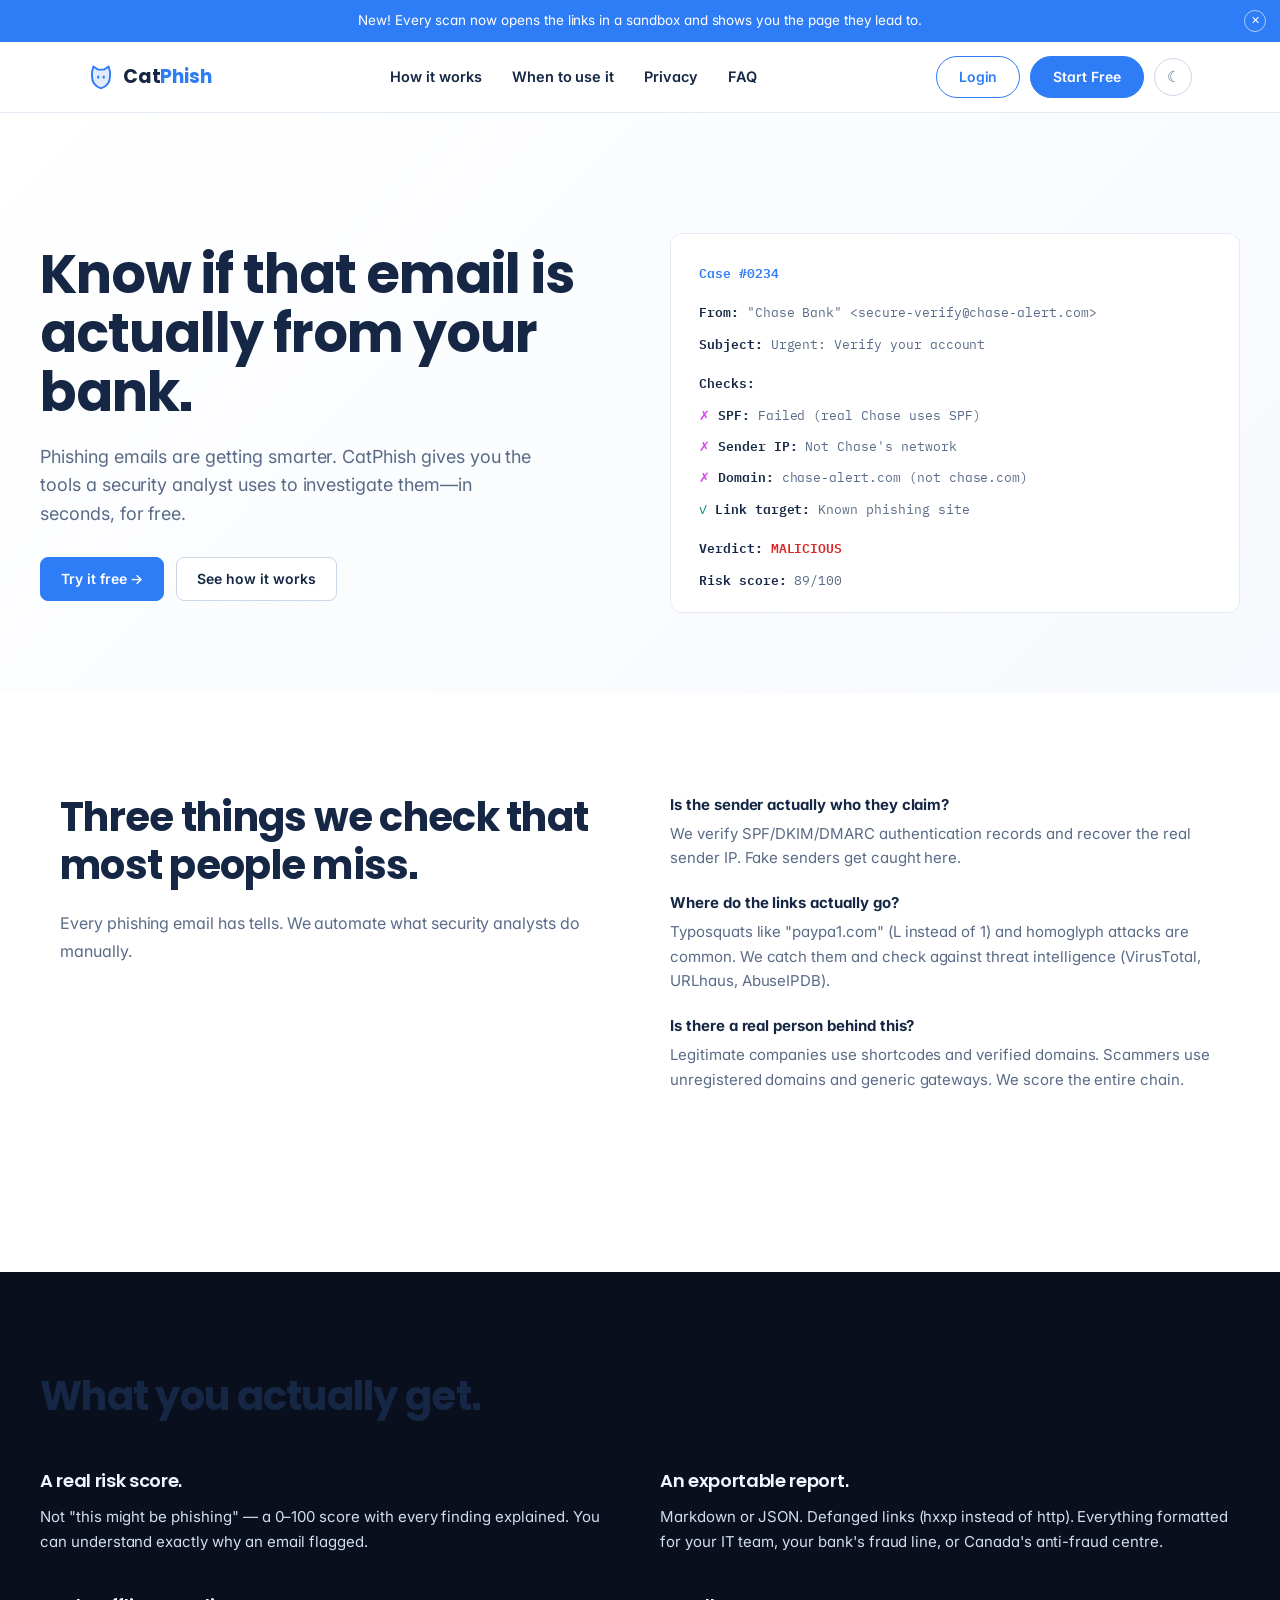
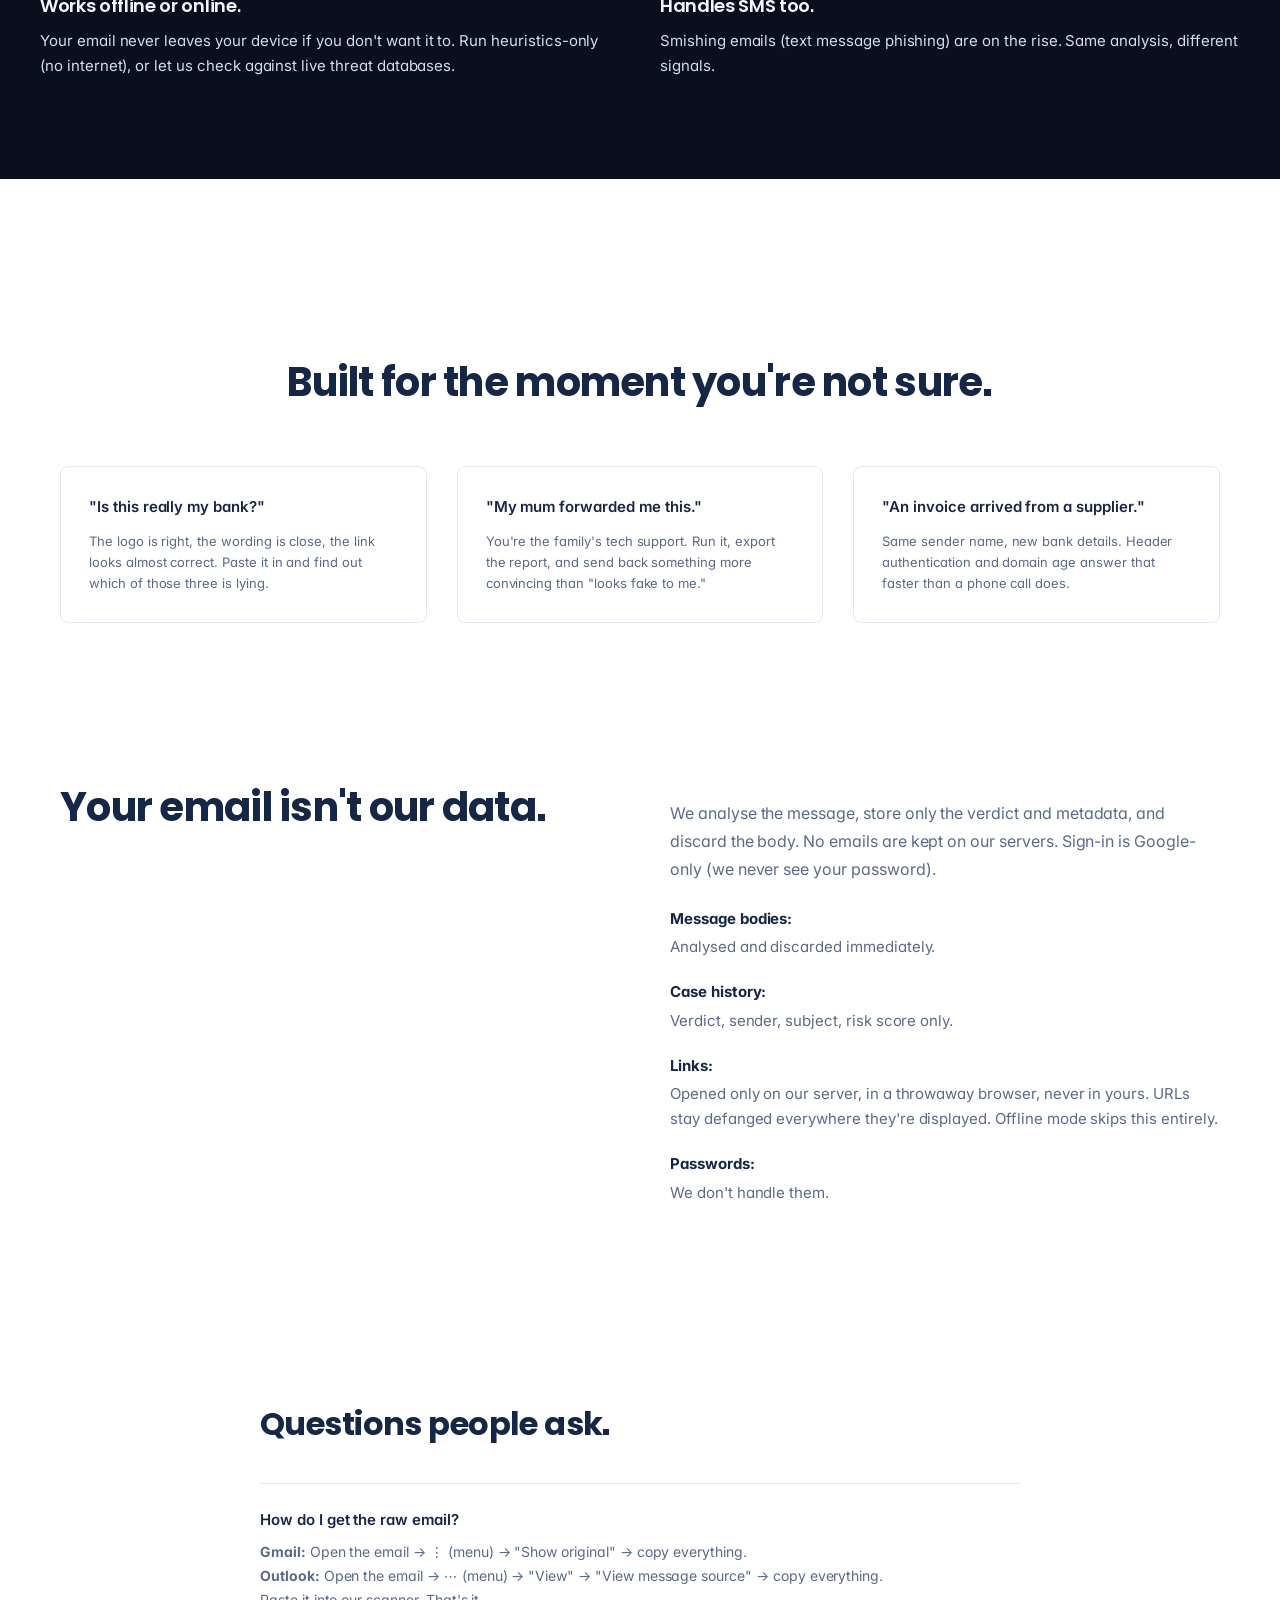
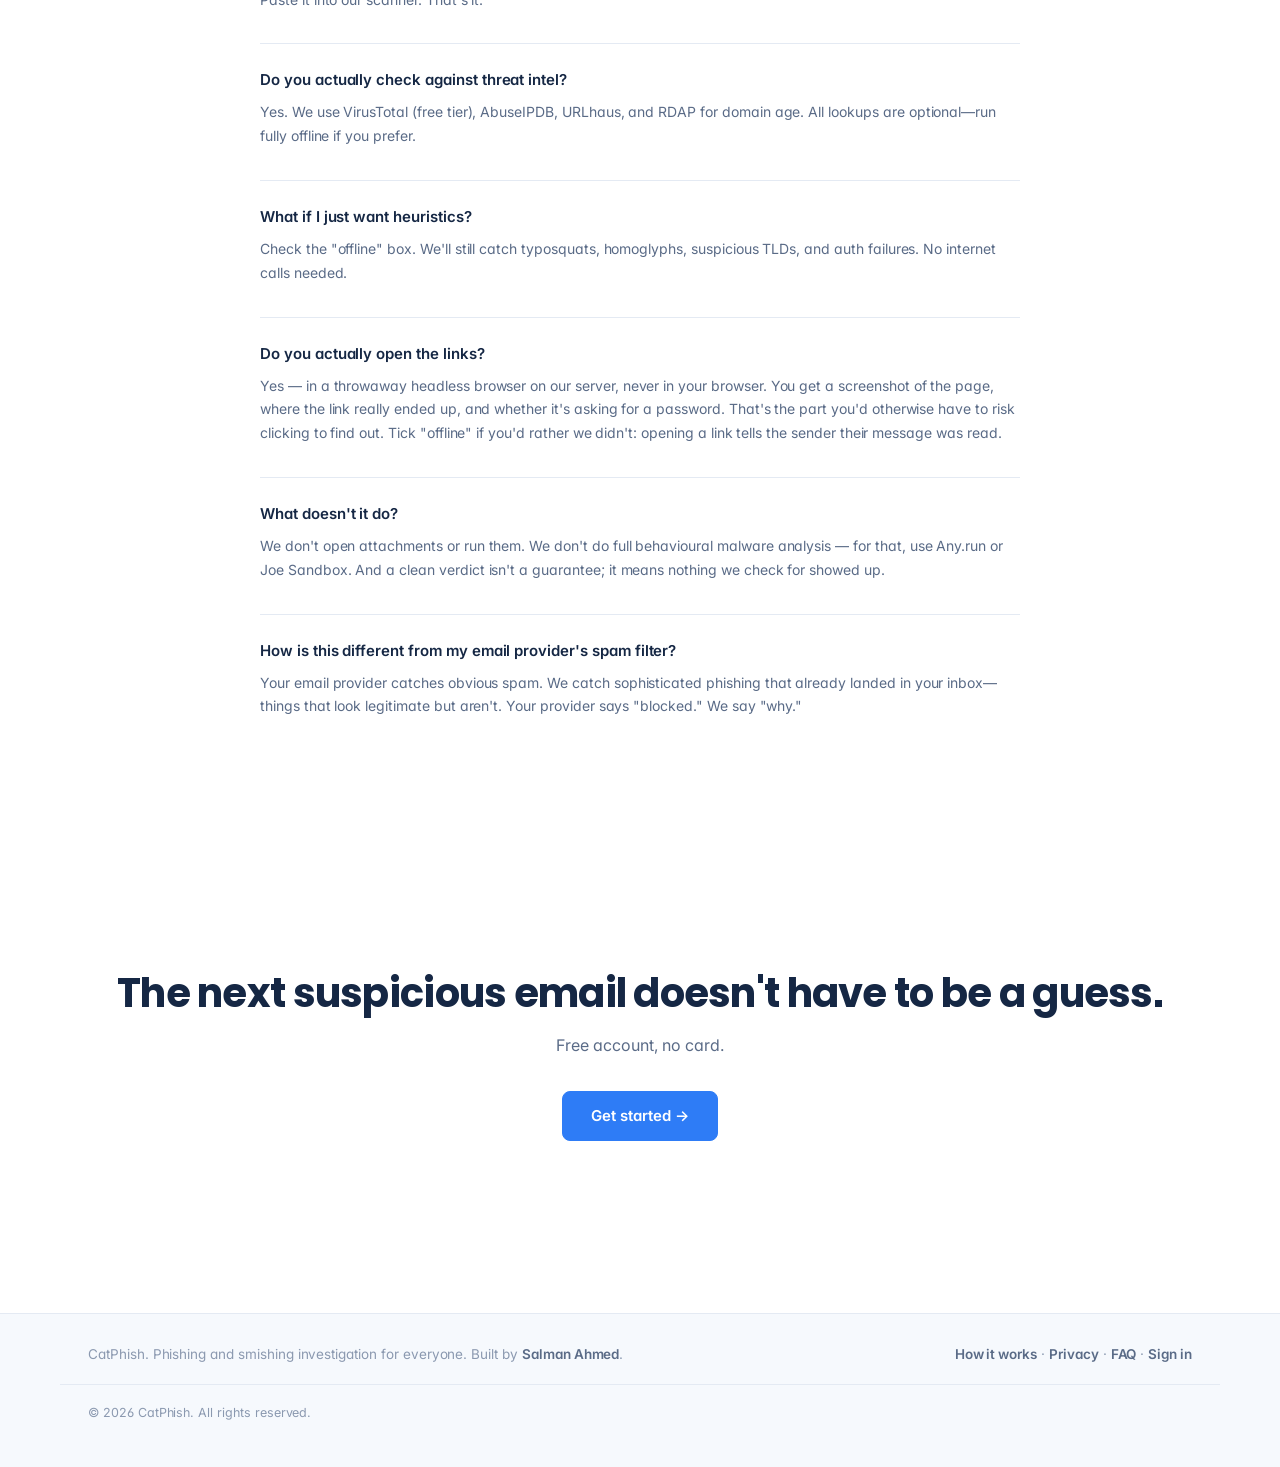
==== static/index.html @ 3c13a176 "Rebrand ReportIT.ai to CatPhish Name only -- no behaviour changes. CatPhish without a .ai suffix, si" ====
<!DOCTYPE html>
<html lang="en" data-theme="light">
<head>
<meta charset="UTF-8">
<meta name="viewport" content="width=device-width, initial-scale=1">
<title>CatPhish - Know if that email is real</title>
<meta name="description" content="Paste a suspicious email. Get an instant, expert-level investigation. No guessing.">
<link rel="icon" type="image/svg+xml" href="/static/favicon.svg">
<link rel="preconnect" href="https://fonts.googleapis.com">
<link href="https://fonts.googleapis.com/css2?family=Poppins:wght@500;600;700&family=Inter:wght@400;500;600;700&family=IBM+Plex+Mono:wght@400;500&display=swap" rel="stylesheet">
<link rel="stylesheet" href="/static/theme.css">
<style>
  body { background: var(--bg); }

  /* Hero: asymmetrical, bold */
  .hero-wrap {
    padding: 120px 20px 80px;
    background: linear-gradient(135deg, var(--bg) 0%, var(--bg-soft) 100%);
    position: relative;
  }

  .hero-content {
    max-width: 1200px;
    margin: 0 auto;
    display: grid;
    grid-template-columns: 1fr 1fr;
    gap: 60px;
    align-items: center;
  }

  @media (max-width: 900px) {
    .hero-content {
      grid-template-columns: 1fr;
      gap: 40px;
    }
  }

  .hero-left h1 {
    font-size: clamp(36px, 6vw, 54px);
    font-weight: 700;
    line-height: 1.1;
    margin: 0 0 20px 0;
    color: var(--ink);
  }

  .hero-left .subheading {
    font-size: 18px;
    color: var(--dim);
    line-height: 1.6;
    margin-bottom: 28px;
    max-width: 500px;
  }

  .hero-cta {
    display: flex;
    gap: 12px;
    flex-wrap: wrap;
  }

  .hero-right {
    background: var(--panel);
    border: 1px solid var(--line);
    border-radius: 12px;
    padding: 28px;
    font-family: 'IBM Plex Mono', monospace;
    font-size: 13px;
    line-height: 1.8;
    color: var(--dim);
    max-height: 380px;
    overflow-y: auto;
  }

  .hero-right .header {
    color: var(--primary);
    font-weight: 600;
    margin-bottom: 16px;
  }

  .hero-right .line {
    margin: 8px 0;
  }

  .hero-right .line b {
    color: var(--ink);
    font-weight: 600;
  }

  .hero-right .flag {
    color: #d946ef;
  }

  .hero-right .success {
    color: var(--teal);
  }

  /* Section: Two column with text on left */
  .section-two-col {
    max-width: 1200px;
    margin: 0 auto;
    padding: 100px 20px;
    display: grid;
    grid-template-columns: 1fr 1fr;
    gap: 60px;
    align-items: start;
  }

  @media (max-width: 900px) {
    .section-two-col {
      grid-template-columns: 1fr;
      gap: 40px;
    }
  }

  .section-two-col h2 {
    font-size: clamp(28px, 4vw, 40px);
    font-weight: 700;
    line-height: 1.2;
    margin: 0 0 20px 0;
  }

  .section-two-col .description {
    color: var(--dim);
    font-size: 16px;
    line-height: 1.75;
    margin-bottom: 24px;
  }

  .section-two-col .list {
    list-style: none;
    padding: 0;
    margin: 0;
  }

  .section-two-col .list li {
    margin-bottom: 20px;
    padding-left: 0;
    font-size: 15px;
    line-height: 1.65;
    color: var(--dim);
  }

  .section-two-col .list li strong {
    color: var(--ink);
    display: block;
    margin-bottom: 4px;
  }

  /* Dark section: what you get */
  .dark-section {
    background: #0a0f1e;
    color: #f2f6ff;
    padding: 100px 20px;
    margin-top: 60px;
  }

  .dark-section-content {
    max-width: 1200px;
    margin: 0 auto;
  }

  .dark-section h2 {
    font-size: clamp(28px, 4vw, 40px);
    font-weight: 700;
    line-height: 1.2;
    margin: 0 0 50px 0;
  }

  .feature-grid {
    display: grid;
    grid-template-columns: 1fr 1fr;
    gap: 40px;
  }

  @media (max-width: 800px) {
    .feature-grid {
      grid-template-columns: 1fr;
    }
  }

  .feature-item h3 {
    font-size: 18px;
    font-weight: 600;
    margin: 0 0 12px 0;
    color: #f2f6ff;
  }

  .feature-item p {
    font-size: 15px;
    line-height: 1.7;
    color: #d1ddf0;
    margin: 0;
  }

  /* Social proof / usage section */
  .usage-section {
    max-width: 1200px;
    margin: 100px auto 0;
    padding: 80px 20px;
  }

  .usage-section h2 {
    text-align: center;
    font-size: clamp(28px, 4vw, 40px);
    font-weight: 700;
    margin-bottom: 60px;
  }

  .usage-examples {
    display: grid;
    grid-template-columns: 1fr 1fr 1fr;
    gap: 30px;
  }

  @media (max-width: 900px) {
    .usage-examples {
      grid-template-columns: 1fr;
    }
  }

  .usage-example {
    padding: 28px;
    background: var(--panel);
    border: 1px solid var(--line);
    border-radius: 8px;
  }

  .usage-example .scenario {
    font-weight: 600;
    color: var(--ink);
    margin-bottom: 12px;
  }

  .usage-example .result {
    font-size: 13px;
    color: var(--dim);
    line-height: 1.6;
  }

  /* Bottom CTA */
  .bottom-cta {
    max-width: 1200px;
    margin: 60px auto 0;
    padding: 80px 20px 100px;
    text-align: center;
  }

  .bottom-cta h2 {
    font-size: clamp(28px, 4vw, 40px);
    font-weight: 700;
    margin-bottom: 12px;
  }

  .bottom-cta p {
    font-size: 16px;
    color: var(--dim);
    margin-bottom: 32px;
  }

  /* FAQ moved to simple list at bottom */
  .faq-section {
    max-width: 800px;
    margin: 0 auto;
    padding: 80px 20px;
  }

  .faq-section h2 {
    font-size: clamp(24px, 3vw, 32px);
    font-weight: 700;
    margin-bottom: 40px;
  }

  .faq-item {
    margin-bottom: 32px;
    border-top: 1px solid var(--line);
    padding-top: 24px;
  }

  .faq-item:first-child {
    border-top: none;
    padding-top: 0;
  }

  .faq-q {
    font-weight: 600;
    font-size: 15px;
    color: var(--ink);
    margin-bottom: 8px;
  }

  .faq-a {
    font-size: 14px;
    color: var(--dim);
    line-height: 1.7;
  }

  /* Scrollable code block styles */
  .code-example {
    background: var(--panel);
    border: 1px solid var(--line);
    border-radius: 8px;
    padding: 20px;
    font-family: 'IBM Plex Mono', monospace;
    font-size: 12px;
    line-height: 1.8;
    color: var(--dim);
    overflow-x: auto;
  }

  .code-example .keyword { color: var(--primary); }
  .code-example .string { color: var(--teal); }
  .code-example .comment { color: var(--faint); }
</style>
</head>
<body>
<div id="topbar"></div>

<!-- Hero with asymmetric layout -->
<div class="hero-wrap">
  <div class="hero-content">
    <div class="hero-left">
      <h1>Know if that email is actually from your bank.</h1>
      <p class="subheading">
        Phishing emails are getting smarter. CatPhish gives you the tools a security analyst uses to investigate them—in seconds, for free.
      </p>
      <div class="hero-cta">
        <a href="/login?mode=signup" class="btn primary">Try it free →</a>
        <a href="#how" class="btn">See how it works</a>
      </div>
    </div>

    <div class="hero-right">
      <div class="header">Case #0234</div>
      <div class="line"><b>From:</b> "Chase Bank" &lt;secure-verify@chase-alert.com&gt;</div>
      <div class="line"><b>Subject:</b> Urgent: Verify your account</div>
      <div class="line" style="margin-top: 16px;"><b>Checks:</b></div>
      <div class="line"><span class="flag">✗</span> <b>SPF:</b> Failed (real Chase uses SPF)</div>
      <div class="line"><span class="flag">✗</span> <b>Sender IP:</b> Not Chase's network</div>
      <div class="line"><span class="flag">✗</span> <b>Domain:</b> chase-alert.com (not chase.com)</div>
      <div class="line"><span class="success">✓</span> <b>Link target:</b> Known phishing site</div>
      <div class="line" style="margin-top: 16px;"><b>Verdict:</b> <span style="color: #dc2626; font-weight: 600;">MALICIOUS</span></div>
      <div class="line"><b>Risk score:</b> 89/100</div>
    </div>
  </div>
</div>

<!-- How it works: simple 3 step explanation -->
<section class="section-two-col" id="how">
  <div>
    <h2>Three things we check that most people miss.</h2>
    <p class="description">
      Every phishing email has tells. We automate what security analysts do manually.
    </p>
  </div>

  <div>
    <ul class="list">
      <li>
        <strong>Is the sender actually who they claim?</strong>
        We verify SPF/DKIM/DMARC authentication records and recover the real sender IP. Fake senders get caught here.
      </li>
      <li>
        <strong>Where do the links actually go?</strong>
        Typosquats like "paypa1.com" (L instead of 1) and homoglyph attacks are common. We catch them and check against threat intelligence (VirusTotal, URLhaus, AbuseIPDB).
      </li>
      <li>
        <strong>Is there a real person behind this?</strong>
        Legitimate companies use shortcodes and verified domains. Scammers use unregistered domains and generic gateways. We score the entire chain.
      </li>
    </ul>
  </div>
</section>

<!-- What you get: dark section -->
<div class="dark-section">
  <div class="dark-section-content">
    <h2>What you actually get.</h2>

    <div class="feature-grid">
      <div class="feature-item">
        <h3>A real risk score.</h3>
        <p>Not "this might be phishing" — a 0–100 score with every finding explained. You can understand exactly why an email flagged.</p>
      </div>
      <div class="feature-item">
        <h3>An exportable report.</h3>
        <p>Markdown or JSON. Defanged links (hxxp instead of http). Everything formatted for your IT team, your bank's fraud line, or Canada's anti-fraud centre.</p>
      </div>
      <div class="feature-item">
        <h3>Works offline or online.</h3>
        <p>Your email never leaves your device if you don't want it to. Run heuristics-only (no internet), or let us check against live threat databases.</p>
      </div>
      <div class="feature-item">
        <h3>Handles SMS too.</h3>
        <p>Smishing emails (text message phishing) are on the rise. Same analysis, different signals.</p>
      </div>
    </div>
  </div>
</div>

<!-- Real use cases -->
<section class="usage-section" id="usage">
  <h2>Built for the moment you're not sure.</h2>

  <div class="usage-examples">
    <div class="usage-example">
      <div class="scenario">"Is this really my bank?"</div>
      <div class="result">
        The logo is right, the wording is close, the link looks almost correct. Paste it in and find out which of those three is lying.
      </div>
    </div>
    <div class="usage-example">
      <div class="scenario">"My mum forwarded me this."</div>
      <div class="result">
        You're the family's tech support. Run it, export the report, and send back something more convincing than "looks fake to me."
      </div>
    </div>
    <div class="usage-example">
      <div class="scenario">"An invoice arrived from a supplier."</div>
      <div class="result">
        Same sender name, new bank details. Header authentication and domain age answer that faster than a phone call does.
      </div>
    </div>
  </div>
</section>

<!-- Privacy: trust note -->
<section class="section-two-col" id="trust" style="padding-top: 80px;">
  <div>
    <h2>Your email isn't our data.</h2>
  </div>

  <div>
    <p class="description">
      We analyse the message, store only the verdict and metadata, and discard the body. No emails are kept on our servers. Sign-in is Google-only (we never see your password).
    </p>
    <ul class="list" style="margin-top: 24px;">
      <li><strong>Message bodies:</strong> Analysed and discarded immediately.</li>
      <li><strong>Case history:</strong> Verdict, sender, subject, risk score only.</li>
      <li><strong>Links:</strong> Opened only on our server, in a throwaway browser, never in yours. URLs stay defanged everywhere they're displayed. Offline mode skips this entirely.</li>
      <li><strong>Passwords:</strong> We don't handle them.</li>
    </ul>
  </div>
</section>

<!-- FAQ -->
<section class="faq-section" id="faq">
  <h2>Questions people ask.</h2>

  <div class="faq-item">
    <div class="faq-q">How do I get the raw email?</div>
    <div class="faq-a">
      <strong>Gmail:</strong> Open the email → ⋮ (menu) → "Show original" → copy everything.
      <br><strong>Outlook:</strong> Open the email → ⋯ (menu) → "View" → "View message source" → copy everything.
      <br>Paste it into our scanner. That's it.
    </div>
  </div>

  <div class="faq-item">
    <div class="faq-q">Do you actually check against threat intel?</div>
    <div class="faq-a">
      Yes. We use VirusTotal (free tier), AbuseIPDB, URLhaus, and RDAP for domain age. All lookups are optional—run fully offline if you prefer.
    </div>
  </div>

  <div class="faq-item">
    <div class="faq-q">What if I just want heuristics?</div>
    <div class="faq-a">
      Check the "offline" box. We'll still catch typosquats, homoglyphs, suspicious TLDs, and auth failures. No internet calls needed.
    </div>
  </div>

  <div class="faq-item">
    <div class="faq-q">Do you actually open the links?</div>
    <div class="faq-a">
      Yes — in a throwaway headless browser on our server, never in your browser. You get a screenshot of the page, where the link really ended up, and whether it's asking for a password. That's the part you'd otherwise have to risk clicking to find out. Tick "offline" if you'd rather we didn't: opening a link tells the sender their message was read.
    </div>
  </div>

  <div class="faq-item">
    <div class="faq-q">What doesn't it do?</div>
    <div class="faq-a">
      We don't open attachments or run them. We don't do full behavioural malware analysis — for that, use Any.run or Joe Sandbox. And a clean verdict isn't a guarantee; it means nothing we check for showed up.
    </div>
  </div>

  <div class="faq-item">
    <div class="faq-q">How is this different from my email provider's spam filter?</div>
    <div class="faq-a">
      Your email provider catches obvious spam. We catch sophisticated phishing that already landed in your inbox—things that look legitimate but aren't. Your provider says "blocked." We say "why."
    </div>
  </div>
</section>

<!-- Final CTA -->
<div class="bottom-cta">
  <h2>The next suspicious email doesn't have to be a guess.</h2>
  <p>Free account, no card.</p>
  <a href="/login?mode=signup" class="btn primary" style="font-size: 15px; padding: 12px 28px;">Get started →</a>
</div>

<footer class="footer">
  <div class="wrap footer-row">
    <span>CatPhish. Phishing and smishing investigation for everyone.
      Built by <a href="https://www.linkedin.com/in/salmanahmed18" target="_blank" rel="noopener">Salman Ahmed</a>.</span>
    <span>
      <a href="/#how">How it works</a> ·
      <a href="/#trust">Privacy</a> ·
      <a href="/#faq">FAQ</a> ·
      <a href="/login">Sign in</a>
    </span>
  </div>
  <div class="wrap footer-copyright">&copy; <span id="footerYear"></span> CatPhish. All rights reserved.</div>
</footer>

<script src="/static/shared.js"></script>
<script>
// No redirect for signed-in visitors: the logo in the navbar points here, so
// bouncing them to /dashboard makes the landing page unreachable once you
// have a session.
CatPhish.topbar("/");
document.getElementById("footerYear").textContent = new Date().getFullYear();
</script>
</body>
</html>
---- static/theme.css ----
/* ReportIT.ai design system — clean SaaS look.
   Light = white + blue (default). Dark = deep navy variant of the same brand.
   Chart colors are CVD-validated per theme; don't swap them casually. */

:root, :root[data-theme="light"]{
  --bg:#FFFFFF;
  --bg-soft:#F6F9FD;
  --panel:#FFFFFF;
  --line:#E4EAF3;
  --line-strong:#CBD6E6;
  --ink:#152744;
  --dim:#5A6B87;
  --faint:#8B99B0;

  --primary:#2E7CF6;
  --primary-hover:#1D6BE5;
  --primary-ink:#FFFFFF;
  --primary-wash:#EAF2FE;
  --purple:#7B3FF2;
  --purple-hover:#6B2FE2;
  --mint-bg:#D8F7EA;
  --mint-ink:#0B7A57;

  --red:#C13E29;
  --amber:#AD741D;
  --teal:#00876F;
  --red-wash:#FBEDEA;
  --amber-wash:#F8F1E3;
  --teal-wash:#E2F4F0;

  --chart-blue:#2E7CF6;
  --chart-teal:#00876F;

  --navy-1:#14264E;
  --navy-2:#1D3E8A;
  --shadow-sm:0 2px 8px rgba(21,39,68,0.06);
  --shadow:0 10px 30px rgba(21,39,68,0.08);
  --shadow-lg:0 18px 44px rgba(21,39,68,0.12);
  --ease:cubic-bezier(0.16,1,0.3,1);
}
:root[data-theme="dark"]{
  --bg:#090F1D;
  --bg-soft:#0E1830;
  --panel:#141F3A;
  --line:#223256;
  --line-strong:#31466F;
  --ink:#EDF2FB;
  --dim:#9FB0CC;
  --faint:#66789B;

  --primary:#4C8DF8;
  --primary-hover:#649DF9;
  --primary-ink:#0A1730;
  --primary-wash:rgba(76,141,248,0.14);
  --purple:#9B6BFF;
  --purple-hover:#AC82FF;
  --mint-bg:rgba(11,158,110,0.18);
  --mint-ink:#4ADFAE;

  --red:#E0563D;
  --amber:#E8A33D;
  --teal:#4FBFAE;
  --red-wash:rgba(224,86,61,0.14);
  --amber-wash:rgba(232,163,61,0.14);
  --teal-wash:rgba(79,191,174,0.14);

  --chart-blue:#3D82E8;
  --chart-teal:#35A896;

  --navy-1:#0E1C3D;
  --navy-2:#173068;
  --shadow-sm:0 2px 10px rgba(0,0,0,0.28);
  --shadow:0 10px 34px rgba(0,0,0,0.42);
  --shadow-lg:0 22px 54px rgba(0,0,0,0.55);
}

*{box-sizing:border-box;}
html{scroll-behavior:smooth;}
body{
  margin:0;
  background:var(--bg);
  background-image:var(--bg-glow, none);
  background-attachment:fixed;
  color:var(--ink);
  font-family:'Inter',system-ui,sans-serif;
  font-feature-settings:"ss01" 1, "cv11" 1;
  -webkit-font-smoothing:antialiased;
  -moz-osx-font-smoothing:grayscale;
  text-rendering:optimizeLegibility;
  min-height:100vh;
  font-size:15px;
  line-height:1.6;
  letter-spacing:-0.003em;
  transition:background-color 0.25s var(--ease), color 0.25s var(--ease);
}
:root[data-theme="dark"] body{
  --bg-glow:radial-gradient(1100px 480px at 50% -120px, rgba(76,141,248,0.10), transparent 60%);
}
.wrap{max-width:1160px;margin:0 auto;padding:0 28px;}
.page{padding:32px 0 72px;}
a{color:var(--primary);text-decoration:none;transition:color 0.15s var(--ease);}
a:hover{text-decoration:underline;}

/* focus rings: visible for keyboard users, silent for mouse clicks */
:focus-visible{outline:2px solid var(--primary);outline-offset:2px;border-radius:4px;}
:focus:not(:focus-visible){outline:none;}

@media (prefers-reduced-motion: reduce){
  *,*::before,*::after{animation-duration:0.001ms !important;animation-iteration-count:1 !important;
    transition-duration:0.001ms !important;scroll-behavior:auto !important;}
}

/* ------------------------------------------------------------------ type */
h1,h2,h3{
  font-family:'Poppins',sans-serif;font-weight:600;line-height:1.18;margin:0;
  color:var(--ink);letter-spacing:-0.018em;
}
.microlabel{
  font-size:11px;font-weight:700;
  text-transform:uppercase;letter-spacing:0.12em;
  color:var(--primary);
}
.mono{font-family:'IBM Plex Mono',monospace;font-feature-settings:"tnum" 1;}

/* ------------------------------------------------------- announcement bar */
.announce{
  background:var(--primary);color:#fff;
  font-size:13.5px;text-align:center;
  padding:10px 44px;position:relative;
}
.announce a{color:#CFE4FF;font-weight:600;}
.announce .dismiss{
  position:absolute;right:14px;top:50%;transform:translateY(-50%);
  background:none;border:1.5px solid rgba(255,255,255,0.6);color:#fff;
  width:22px;height:22px;border-radius:50%;cursor:pointer;
  font-size:11px;line-height:1;display:flex;align-items:center;justify-content:center;
}
.announce .dismiss:hover{border-color:#fff;}

/* ---------------------------------------------------------------- navbar */
.navbar{
  background:var(--panel);
  border-bottom:1px solid var(--line);
  box-shadow:0 2px 12px rgba(21,39,68,0.05);
}
.nav-inner{
  max-width:1160px;margin:0 auto;padding:14px 28px;
  display:flex;align-items:center;justify-content:space-between;gap:18px;
}
.brand{display:flex;align-items:center;gap:9px;color:var(--ink);flex-shrink:0;}
.brand:hover{text-decoration:none;}
.brand-name{font-family:'Poppins',sans-serif;font-weight:700;font-size:19px;letter-spacing:-0.01em;}
.brand-name .tld{color:var(--primary);}
.nav-links{display:flex;align-items:center;gap:4px;flex-wrap:wrap;}
.nav-links a{
  font-size:14.5px;font-weight:600;color:var(--ink);
  padding:8px 13px;border-radius:8px;position:relative;
  transition:color 0.15s var(--ease), background-color 0.15s var(--ease);
}
.nav-links a:hover{color:var(--primary);text-decoration:none;}
.nav-links a.active{color:var(--primary);}
.nav-links a.active::after{
  content:'';position:absolute;left:13px;right:13px;bottom:2px;height:2px;
  background:var(--primary);border-radius:2px;
  animation:navUnderline 0.25s var(--ease) backwards;
}
@keyframes navUnderline{from{transform:scaleX(0);opacity:0;}to{transform:scaleX(1);opacity:1;}}
.nav-right{display:flex;align-items:center;gap:10px;flex-shrink:0;}
.welcome{font-size:14px;font-weight:600;color:var(--ink);white-space:nowrap;}
.welcome b{color:var(--primary);}

/* --------------------------------------------------------------- buttons */
.btn{
  font-family:'Inter',sans-serif;font-size:14px;font-weight:600;
  padding:10px 20px;border-radius:8px;cursor:pointer;
  border:1px solid var(--line-strong);background:var(--panel);color:var(--ink);
  transition:border-color 0.18s var(--ease), color 0.18s var(--ease),
             background-color 0.18s var(--ease), transform 0.15s var(--ease),
             box-shadow 0.18s var(--ease);
  display:inline-flex;align-items:center;gap:7px;
  text-decoration:none;
}
.btn:hover{border-color:var(--primary);color:var(--primary);text-decoration:none;
  transform:translateY(-1px);}
.btn:active{transform:translateY(0) scale(0.97);}
.btn.primary{background:var(--primary);color:var(--primary-ink);border-color:var(--primary);}
.btn.primary:hover{background:var(--primary-hover);border-color:var(--primary-hover);
  color:var(--primary-ink);box-shadow:0 6px 18px -6px var(--primary);}
.btn.purple{background:var(--purple);color:#fff;border-color:var(--purple);}
.btn.purple:hover{background:var(--purple-hover);border-color:var(--purple-hover);color:#fff;}
.btn.outline{background:transparent;border-color:var(--primary);color:var(--primary);}
.btn.outline:hover{background:var(--primary-wash);}
.btn.pill{border-radius:999px;padding:9px 22px;}
.btn.ghost{background:transparent;border-color:transparent;color:var(--dim);}
.btn.ghost:hover{color:var(--primary);border-color:transparent;transform:none;}
.btn:disabled{opacity:0.5;cursor:wait;transform:none !important;}
.theme-toggle{
  width:38px;height:38px;padding:0;display:inline-flex;
  align-items:center;justify-content:center;font-size:15px;
  background:transparent;border:1px solid var(--line-strong);border-radius:999px;
  cursor:pointer;color:var(--dim);
  transition:border-color 0.18s var(--ease), color 0.18s var(--ease), transform 0.3s var(--ease);
}
.theme-toggle:hover{border-color:var(--primary);color:var(--primary);transform:rotate(-14deg);}
.theme-toggle:active{transform:rotate(-14deg) scale(0.9);}

/* ---------------------------------------------------------------- panels */
.panel{
  background:var(--panel);border:1px solid var(--line);border-radius:14px;
  position:relative;
  transition:border-color 0.2s var(--ease), box-shadow 0.2s var(--ease),
             transform 0.2s var(--ease);
}
.panel.lift{box-shadow:var(--shadow);}
.panel-head{
  display:flex;align-items:center;justify-content:space-between;gap:10px;
  padding:14px 18px;border-bottom:1px solid var(--line);
}
.panel-title{
  font-family:'Poppins',sans-serif;font-size:13.5px;font-weight:600;
  color:var(--ink);
}
.panel-body{padding:18px;}
.icon-chip{
  width:40px;height:40px;border-radius:10px;background:var(--primary-wash);
  display:flex;align-items:center;justify-content:center;font-size:18px;
  color:var(--primary);flex-shrink:0;
}

/* --------------------------------------------------------------- verdict */
@keyframes stampIn{from{transform:scale(0.92);opacity:0;}to{transform:scale(1);opacity:1;}}
.stamp{
  font-size:12.5px;font-weight:700;letter-spacing:0.03em;
  padding:8px 16px;border-radius:999px;
  display:inline-block;white-space:nowrap;
  animation:stampIn 0.3s var(--ease);
}
.stamp.bad{background:var(--red-wash);color:var(--red);}
.stamp.warn{background:var(--amber-wash);color:var(--amber);}
.stamp.ok{background:var(--teal-wash);color:var(--teal);}

.dot{width:8px;height:8px;border-radius:50%;flex-shrink:0;}
.dot.bad{background:var(--red);}
.dot.warn{background:var(--amber);}
.dot.ok{background:var(--teal);}
.dot.info{background:var(--faint);}

.chip{
  font-size:11.5px;font-weight:700;
  padding:4px 11px;border-radius:999px;white-space:nowrap;
  transition:background-color 0.2s var(--ease), color 0.2s var(--ease);
}
.chip.bad{background:var(--red-wash);color:var(--red);}
.chip.warn{background:var(--amber-wash);color:var(--amber);}
.chip.ok{background:var(--teal-wash);color:var(--teal);}
.badge-new{
  background:var(--mint-bg);color:var(--mint-ink);
  font-size:12px;font-weight:700;padding:3px 12px;border-radius:999px;
}

/* ----------------------------------------------------------------- forms */
input[type=text],input[type=email],input[type=password],textarea{
  width:100%;
  background:var(--bg);color:var(--ink);
  border:1px solid var(--line-strong);border-radius:8px;
  font-family:'Inter',sans-serif;font-size:14px;
  padding:11px 14px;outline:none;
  transition:border-color 0.18s var(--ease), box-shadow 0.18s var(--ease);
}
textarea{font-family:'IBM Plex Mono',monospace;font-size:12.5px;}
input:focus,textarea:focus{border-color:var(--primary);box-shadow:0 0 0 3px var(--primary-wash);}
label .field-label{
  display:block;margin-bottom:6px;font-size:13px;font-weight:600;color:var(--ink);
}
.form-error{color:var(--red);font-size:13px;min-height:18px;margin-top:8px;}

/* ---------------------------------------------------------------- tables */
table.data{width:100%;border-collapse:collapse;font-size:13.5px;}
table.data th{
  font-size:11px;font-weight:700;text-transform:uppercase;letter-spacing:0.08em;
  color:var(--faint);text-align:left;padding:9px 12px;
  border-bottom:1px solid var(--line-strong);
}
table.data td{
  padding:10px 12px;border-bottom:1px solid var(--line);color:var(--dim);
  vertical-align:top;
}
table.data td:first-child{color:var(--ink);font-weight:600;}
table.data tbody tr{transition:background-color 0.15s var(--ease);}
table.data tbody tr:hover{background-color:var(--bg-soft);}
.table-scroll{overflow-x:auto;}

/* ------------------------------------------------------------ footer */
.footer{
  border-top:1px solid var(--line);background:var(--bg-soft);
  padding:30px 0 44px;margin-top:72px;
  font-size:13.5px;color:var(--faint);
}
.footer .footer-row{display:flex;justify-content:space-between;gap:16px;flex-wrap:wrap;}
.footer a{color:var(--dim);font-weight:600;}
.footer-copyright{
  margin-top:18px;padding-top:18px;border-top:1px solid var(--line);
  font-size:12.5px;color:var(--faint);
}

@media (max-width:720px){
  .nav-links a{padding:6px 8px;font-size:13.5px;}
  body{font-size:14px;}
  .nav-inner{flex-wrap:wrap;}
}
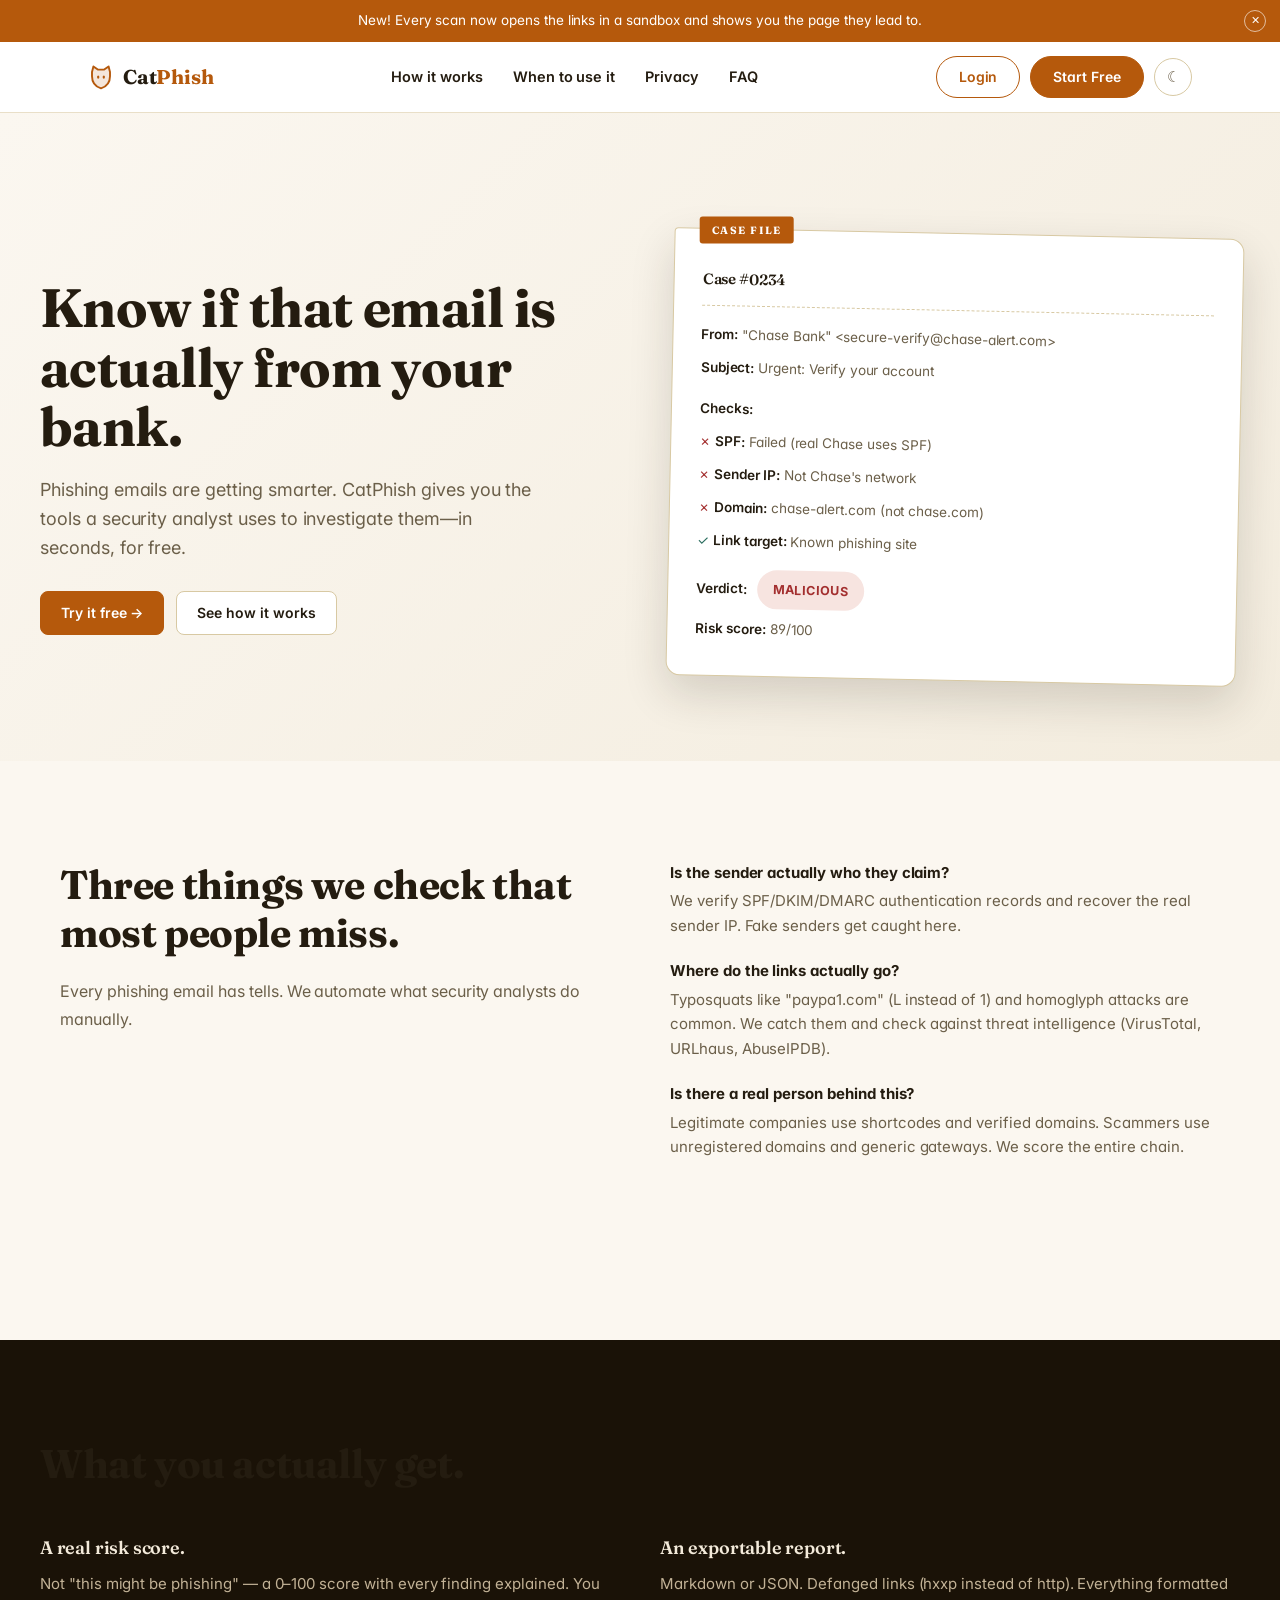
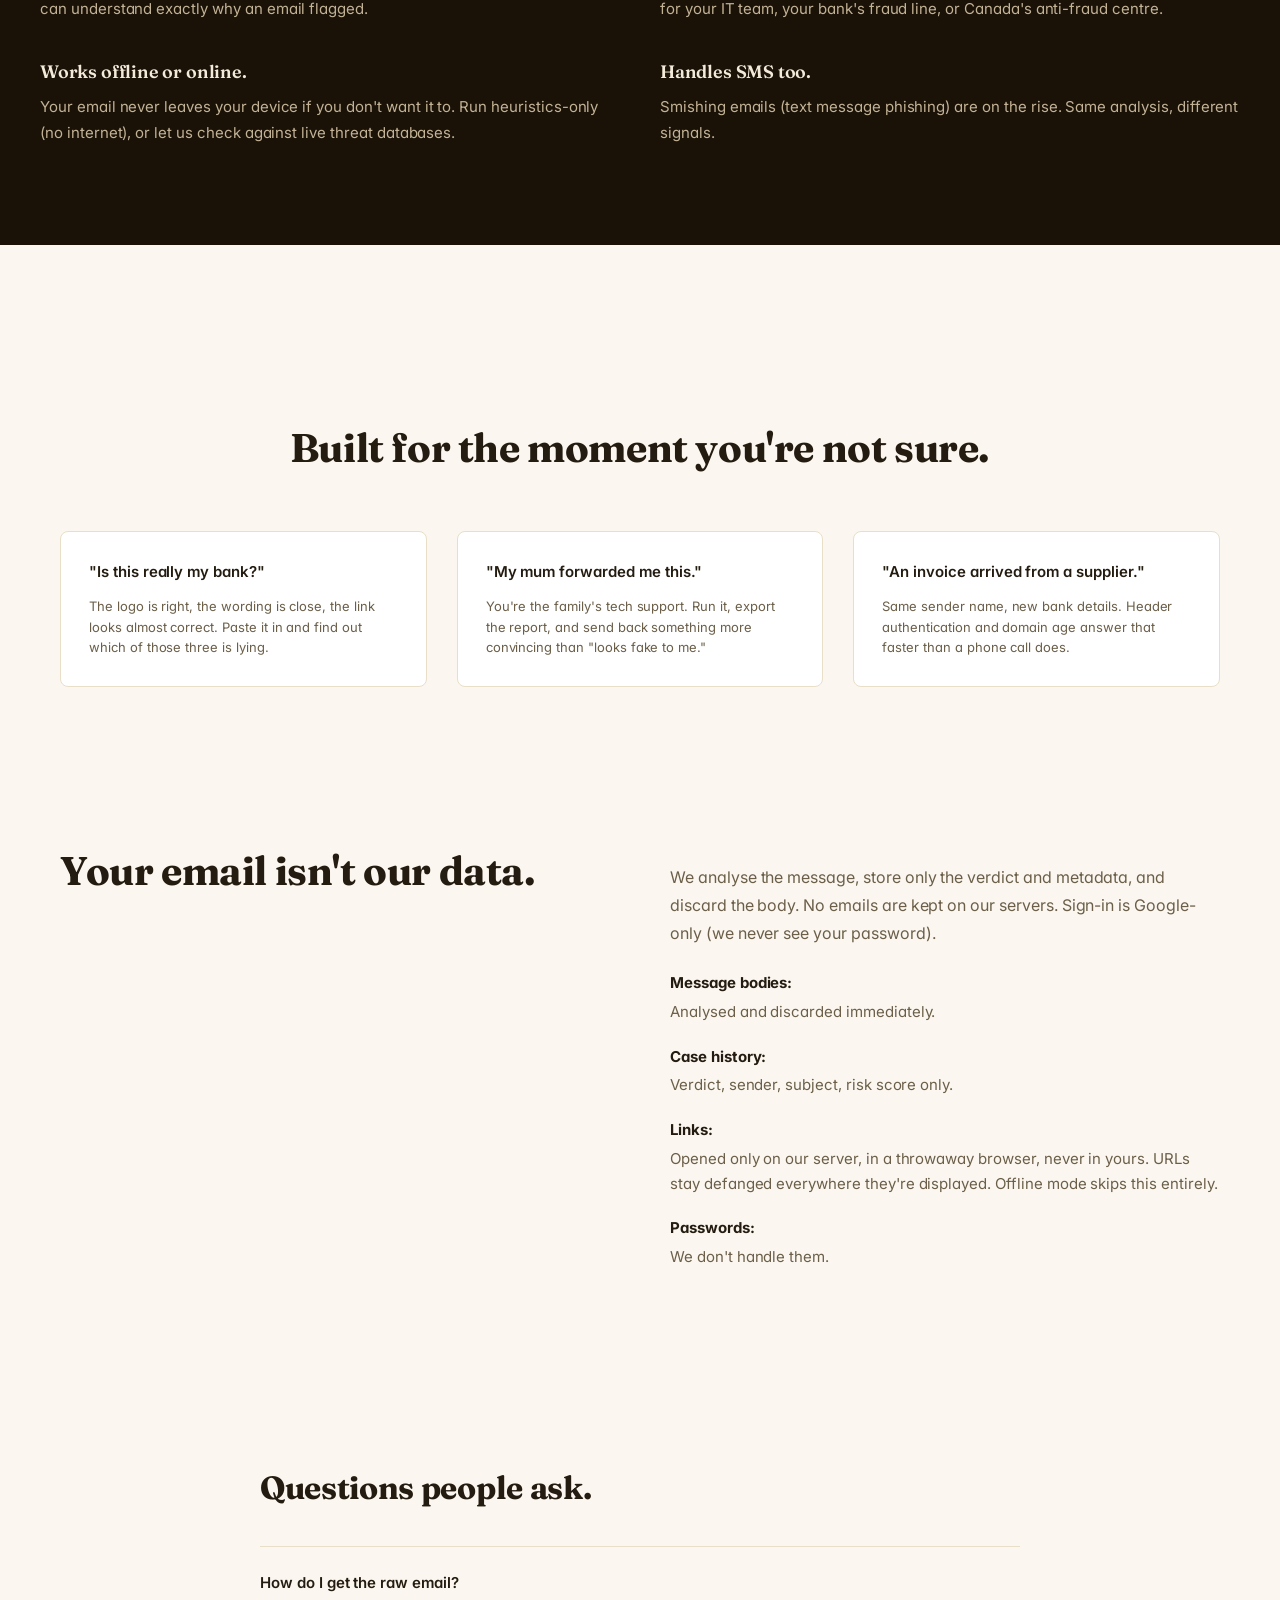
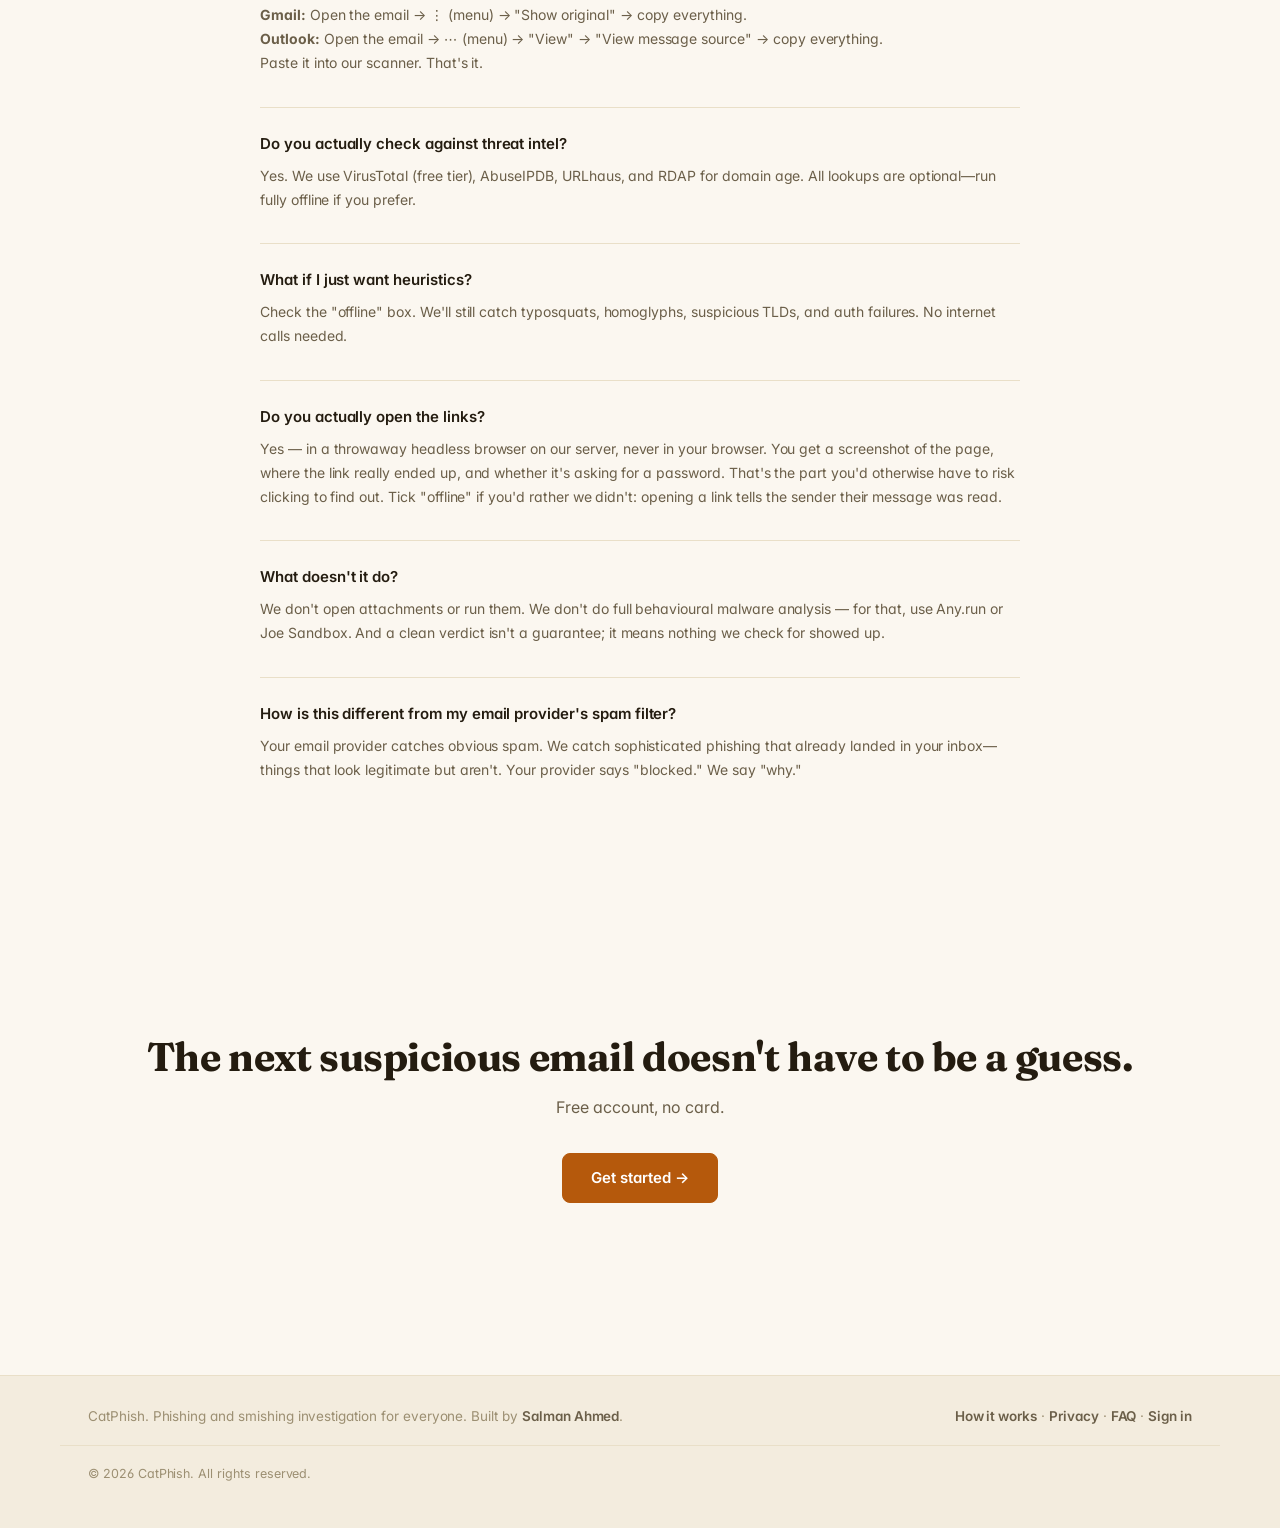
==== commit 011be44c: "Adopt the warm case-file palette, and fix what it left behind Carries over the editorial redesign fr" ====
--- a/static/index.html
+++ b/static/index.html
@@ -7,7 +7,7 @@
 <meta name="description" content="Paste a suspicious email. Get an instant, expert-level investigation. No guessing.">
 <link rel="icon" type="image/svg+xml" href="/static/favicon.svg">
 <link rel="preconnect" href="https://fonts.googleapis.com">
-<link href="https://fonts.googleapis.com/css2?family=Poppins:wght@500;600;700&family=Inter:wght@400;500;600;700&family=IBM+Plex+Mono:wght@400;500&display=swap" rel="stylesheet">
+<link href="https://fonts.googleapis.com/css2?family=Fraunces:wght@500;600;700&family=Inter:wght@400;500;600;700&family=IBM+Plex+Mono:wght@400;500&display=swap" rel="stylesheet">
 <link rel="stylesheet" href="/static/theme.css">
 <style>
   body { background: var(--bg); }
@@ -59,21 +59,47 @@
 
   .hero-right {
     background: var(--panel);
-    border: 1px solid var(--line);
-    border-radius: 12px;
-    padding: 28px;
-    font-family: 'IBM Plex Mono', monospace;
-    font-size: 13px;
-    line-height: 1.8;
-    color: var(--dim);
-    max-height: 380px;
-    overflow-y: auto;
+    border: 1px solid var(--line-strong);
+    border-radius: 4px 14px 14px 14px;
+    padding: 30px 28px 26px;
+    font-family: 'Inter', sans-serif;
+    font-size: 13.5px;
+    line-height: 1.85;
+    color: var(--dim);
+    /* No max-height/overflow here. This card is a fixed piece of marketing
+       copy, so it should simply be as tall as its content -- capping it put
+       a scrollbar through the hero and cut off the risk score. Clipping also
+       ate the "CASE FILE" tab, which is deliberately positioned outside the
+       card's own box. */
+    box-shadow: var(--shadow-lg);
+    transform: rotate(1.2deg);
+    position: relative;
+  }
+
+  .hero-right::before {
+    content: 'CASE FILE';
+    position: absolute;
+    top: -13px;
+    left: 24px;
+    background: var(--primary);
+    color: var(--primary-ink);
+    font-family: 'Fraunces', Georgia, serif;
+    font-size: 10.5px;
+    font-weight: 700;
+    letter-spacing: 0.14em;
+    padding: 4px 12px;
+    border-radius: 3px;
+    transform: rotate(-1.2deg);
   }
 
   .hero-right .header {
-    color: var(--primary);
+    color: var(--ink);
+    font-family: 'Fraunces', Georgia, serif;
     font-weight: 600;
-    margin-bottom: 16px;
+    font-size: 15px;
+    margin: 6px 0 16px;
+    border-bottom: 1px dashed var(--line-strong);
+    padding-bottom: 12px;
   }
 
   .hero-right .line {
@@ -86,7 +112,7 @@
   }
 
   .hero-right .flag {
-    color: #d946ef;
+    color: var(--red);
   }
 
   .hero-right .success {
@@ -147,8 +173,8 @@
 
   /* Dark section: what you get */
   .dark-section {
-    background: #0a0f1e;
-    color: #f2f6ff;
+    background: #1A1207;
+    color: #F3EADA;
     padding: 100px 20px;
     margin-top: 60px;
   }
@@ -181,13 +207,13 @@
     font-size: 18px;
     font-weight: 600;
     margin: 0 0 12px 0;
-    color: #f2f6ff;
+    color: #F3EADA;
   }
 
   .feature-item p {
     font-size: 15px;
     line-height: 1.7;
-    color: #d1ddf0;
+    color: #C2B296;
     margin: 0;
   }
 
@@ -337,7 +363,7 @@
       <div class="line"><span class="flag">✗</span> <b>Sender IP:</b> Not Chase's network</div>
       <div class="line"><span class="flag">✗</span> <b>Domain:</b> chase-alert.com (not chase.com)</div>
       <div class="line"><span class="success">✓</span> <b>Link target:</b> Known phishing site</div>
-      <div class="line" style="margin-top: 16px;"><b>Verdict:</b> <span style="color: #dc2626; font-weight: 600;">MALICIOUS</span></div>
+      <div class="line" style="margin-top: 16px; display:flex; align-items:center; gap:10px;"><b>Verdict:</b> <span class="stamp bad">MALICIOUS</span></div>
       <div class="line"><b>Risk score:</b> 89/100</div>
     </div>
   </div>
--- a/static/theme.css
+++ b/static/theme.css
@@ -1,77 +1,78 @@
-/* ReportIT.ai design system — clean SaaS look.
-   Light = white + blue (default). Dark = deep navy variant of the same brand.
+/* CatPhish design system — warm, editorial, case-file look.
+   Light = paper + amber (default). Dark = charcoal variant of the same brand.
+   Deliberately NOT the blue/navy "generic security SaaS" palette.
    Chart colors are CVD-validated per theme; don't swap them casually. */
 
 :root, :root[data-theme="light"]{
-  --bg:#FFFFFF;
-  --bg-soft:#F6F9FD;
+  --bg:#FBF7F0;
+  --bg-soft:#F3ECDE;
   --panel:#FFFFFF;
-  --line:#E4EAF3;
-  --line-strong:#CBD6E6;
-  --ink:#152744;
-  --dim:#5A6B87;
-  --faint:#8B99B0;
-
-  --primary:#2E7CF6;
-  --primary-hover:#1D6BE5;
+  --line:#E9DFC8;
+  --line-strong:#D8C9A3;
+  --ink:#241C10;
+  --dim:#6B5F49;
+  --faint:#9C8F72;
+
+  --primary:#B5590C;
+  --primary-hover:#9A4A08;
   --primary-ink:#FFFFFF;
-  --primary-wash:#EAF2FE;
-  --purple:#7B3FF2;
-  --purple-hover:#6B2FE2;
-  --mint-bg:#D8F7EA;
-  --mint-ink:#0B7A57;
-
-  --red:#C13E29;
-  --amber:#AD741D;
-  --teal:#00876F;
-  --red-wash:#FBEDEA;
-  --amber-wash:#F8F1E3;
-  --teal-wash:#E2F4F0;
-
-  --chart-blue:#2E7CF6;
-  --chart-teal:#00876F;
-
-  --navy-1:#14264E;
-  --navy-2:#1D3E8A;
-  --shadow-sm:0 2px 8px rgba(21,39,68,0.06);
-  --shadow:0 10px 30px rgba(21,39,68,0.08);
-  --shadow-lg:0 18px 44px rgba(21,39,68,0.12);
+  --primary-wash:#FBE9D3;
+  --purple:#7A3B33;
+  --purple-hover:#652E27;
+  --mint-bg:#DCE8D2;
+  --mint-ink:#33591F;
+
+  --red:#A32F2F;
+  --amber:#8A5A0C;
+  --teal:#276B5C;
+  --red-wash:#F7E4E0;
+  --amber-wash:#F3E6CC;
+  --teal-wash:#E1EEE8;
+
+  --chart-blue:#B5590C;
+  --chart-teal:#276B5C;
+
+  --navy-1:#241C10;
+  --navy-2:#4A3A20;
+  --shadow-sm:0 2px 8px rgba(36,28,16,0.08);
+  --shadow:0 10px 30px rgba(36,28,16,0.10);
+  --shadow-lg:0 18px 44px rgba(36,28,16,0.16);
   --ease:cubic-bezier(0.16,1,0.3,1);
 }
 :root[data-theme="dark"]{
-  --bg:#090F1D;
-  --bg-soft:#0E1830;
-  --panel:#141F3A;
-  --line:#223256;
-  --line-strong:#31466F;
-  --ink:#EDF2FB;
-  --dim:#9FB0CC;
-  --faint:#66789B;
-
-  --primary:#4C8DF8;
-  --primary-hover:#649DF9;
-  --primary-ink:#0A1730;
-  --primary-wash:rgba(76,141,248,0.14);
-  --purple:#9B6BFF;
-  --purple-hover:#AC82FF;
-  --mint-bg:rgba(11,158,110,0.18);
-  --mint-ink:#4ADFAE;
-
-  --red:#E0563D;
-  --amber:#E8A33D;
-  --teal:#4FBFAE;
-  --red-wash:rgba(224,86,61,0.14);
-  --amber-wash:rgba(232,163,61,0.14);
-  --teal-wash:rgba(79,191,174,0.14);
-
-  --chart-blue:#3D82E8;
-  --chart-teal:#35A896;
-
-  --navy-1:#0E1C3D;
-  --navy-2:#173068;
-  --shadow-sm:0 2px 10px rgba(0,0,0,0.28);
-  --shadow:0 10px 34px rgba(0,0,0,0.42);
-  --shadow-lg:0 22px 54px rgba(0,0,0,0.55);
+  --bg:#171310;
+  --bg-soft:#1E1811;
+  --panel:#241D15;
+  --line:#3A2E1F;
+  --line-strong:#4E3F2A;
+  --ink:#F3EADA;
+  --dim:#C2B296;
+  --faint:#83745A;
+
+  --primary:#E38A2E;
+  --primary-hover:#EE9C46;
+  --primary-ink:#1A1207;
+  --primary-wash:rgba(227,138,46,0.16);
+  --purple:#B97A6E;
+  --purple-hover:#C88E82;
+  --mint-bg:rgba(94,158,68,0.18);
+  --mint-ink:#9CD680;
+
+  --red:#D9705A;
+  --amber:#D9A94E;
+  --teal:#5FAE9A;
+  --red-wash:rgba(217,112,90,0.16);
+  --amber-wash:rgba(217,169,78,0.16);
+  --teal-wash:rgba(95,174,154,0.16);
+
+  --chart-blue:#E38A2E;
+  --chart-teal:#5FAE9A;
+
+  --navy-1:#1A1207;
+  --navy-2:#3A2712;
+  --shadow-sm:0 2px 10px rgba(0,0,0,0.32);
+  --shadow:0 10px 34px rgba(0,0,0,0.46);
+  --shadow-lg:0 22px 54px rgba(0,0,0,0.58);
 }
 
 *{box-sizing:border-box;}
@@ -112,8 +113,9 @@
 
 /* ------------------------------------------------------------------ type */
 h1,h2,h3{
-  font-family:'Poppins',sans-serif;font-weight:600;line-height:1.18;margin:0;
-  color:var(--ink);letter-spacing:-0.018em;
+  font-family:'Fraunces',Georgia,serif;font-weight:600;line-height:1.14;margin:0;
+  color:var(--ink);letter-spacing:-0.01em;
+  font-optical-sizing:auto;
 }
 .microlabel{
   font-size:11px;font-weight:700;
@@ -149,7 +151,7 @@
 }
 .brand{display:flex;align-items:center;gap:9px;color:var(--ink);flex-shrink:0;}
 .brand:hover{text-decoration:none;}
-.brand-name{font-family:'Poppins',sans-serif;font-weight:700;font-size:19px;letter-spacing:-0.01em;}
+.brand-name{font-family:'Fraunces',Georgia,serif;font-weight:700;font-size:20px;letter-spacing:-0.01em;}
 .brand-name .tld{color:var(--primary);}
 .nav-links{display:flex;align-items:center;gap:4px;flex-wrap:wrap;}
 .nav-links a{
@@ -217,7 +219,7 @@
   padding:14px 18px;border-bottom:1px solid var(--line);
 }
 .panel-title{
-  font-family:'Poppins',sans-serif;font-size:13.5px;font-weight:600;
+  font-family:'Fraunces',Georgia,serif;font-size:13.5px;font-weight:600;
   color:var(--ink);
 }
 .panel-body{padding:18px;}
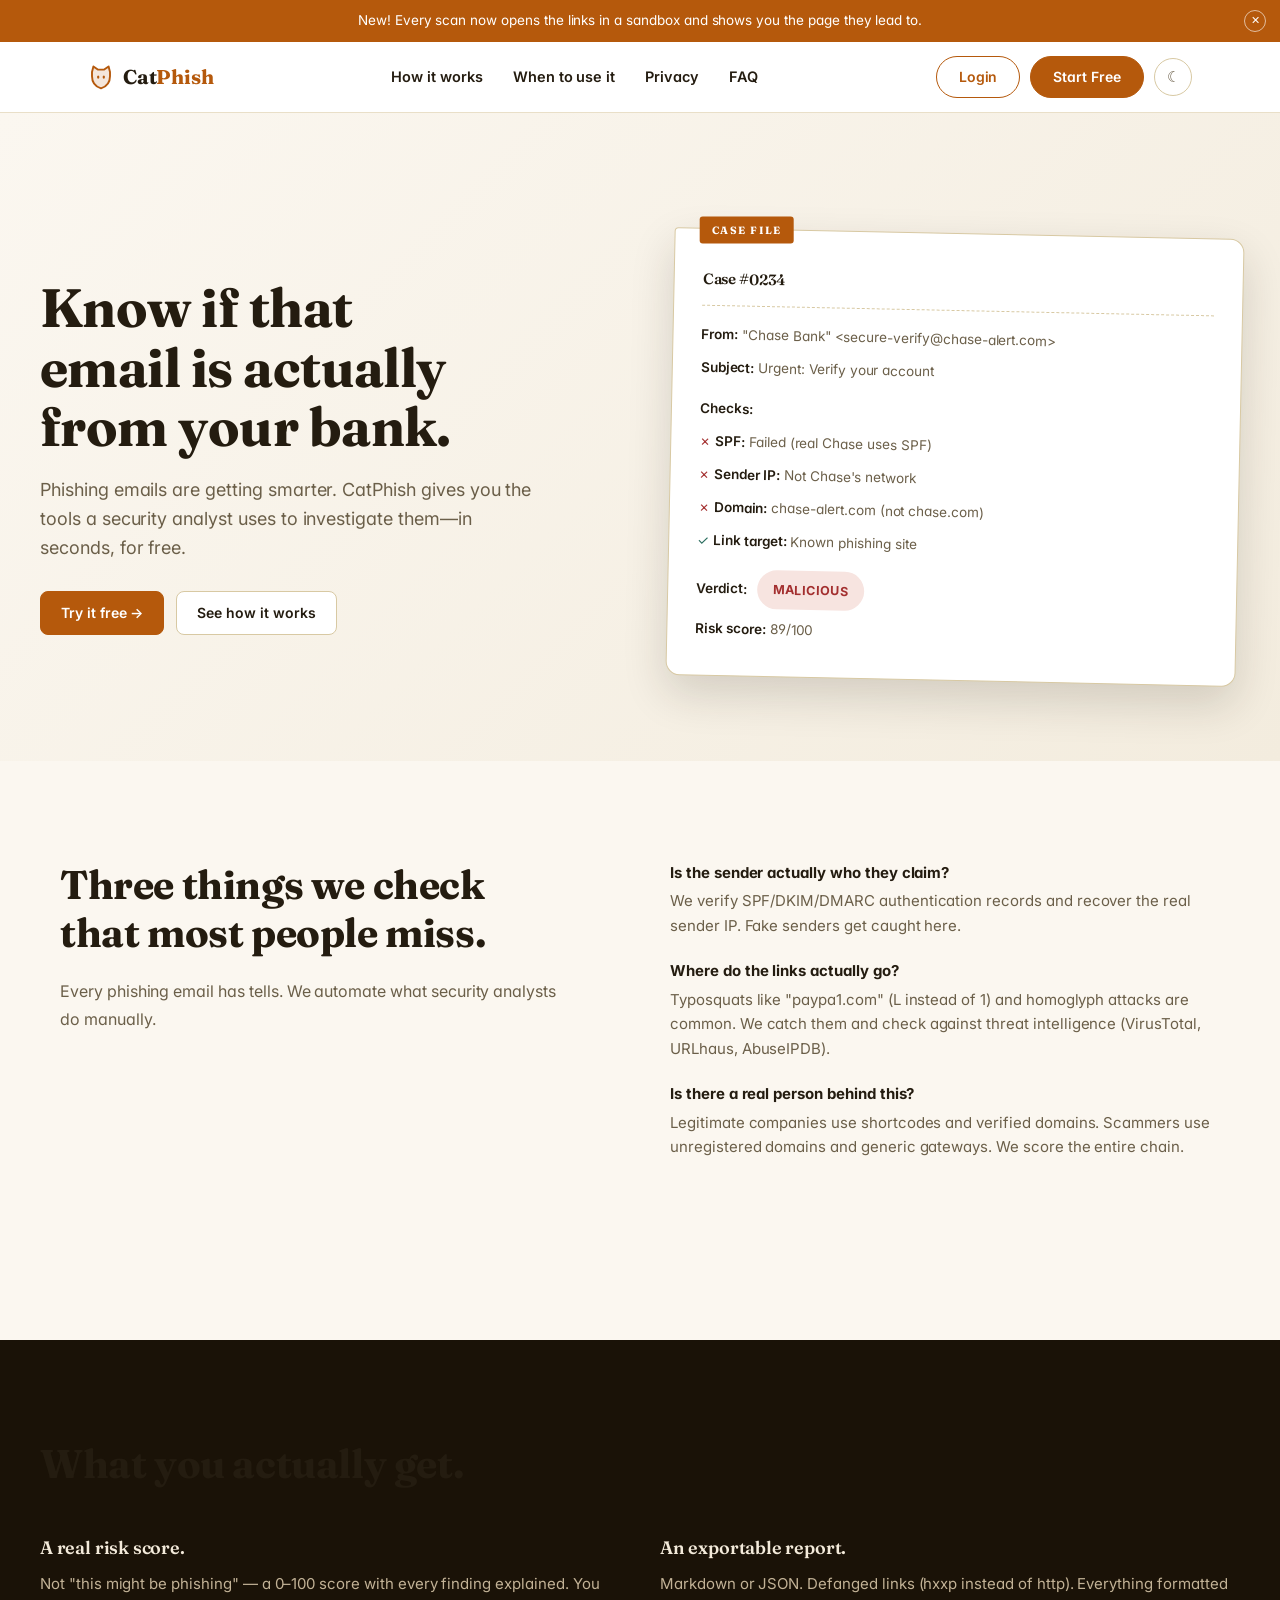
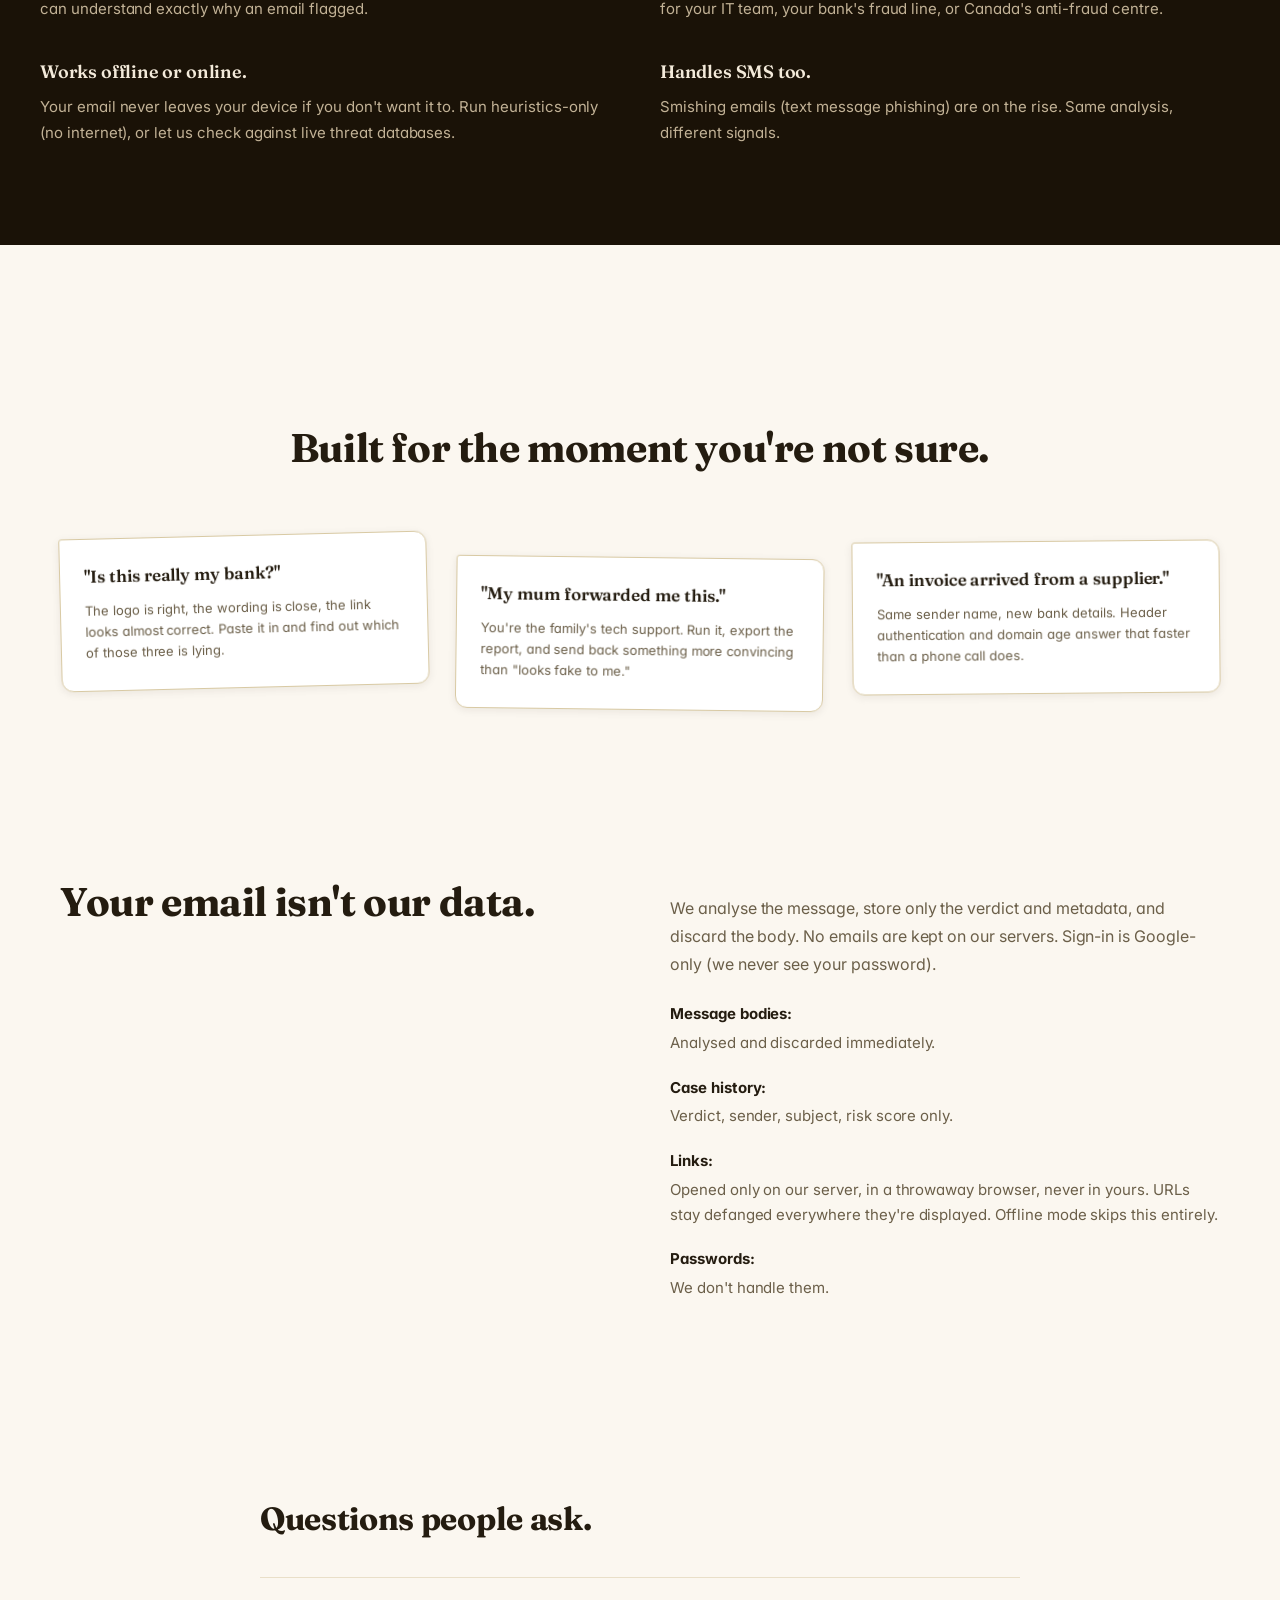
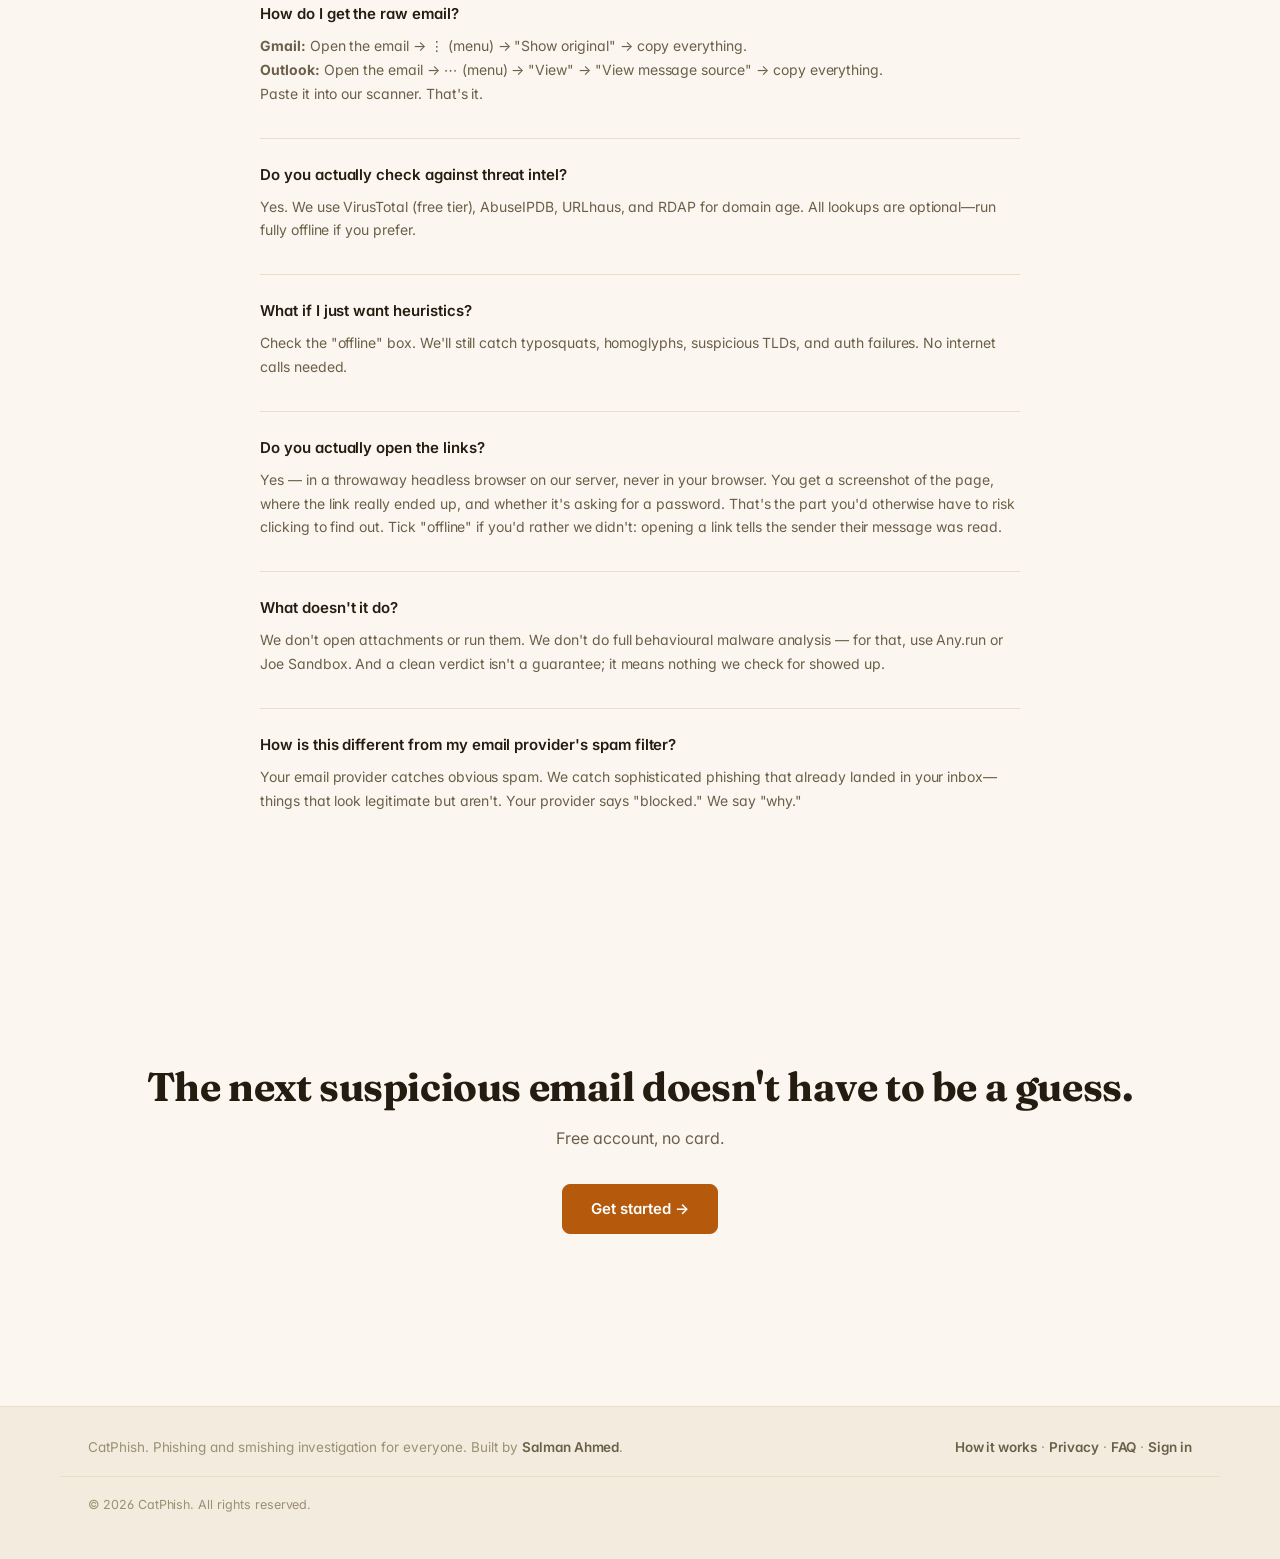
==== commit 9e7efa94: "Design pass: kill the leftover blue, fix the orphans, restage the cards Audited against the redesign" ====
--- a/static/index.html
+++ b/static/index.html
@@ -144,6 +144,15 @@
     margin: 0 0 20px 0;
   }
 
+  /* The left column holds only a heading while the right holds a long list,
+     which left a tall block of dead space. Sticking the heading keeps it
+     beside the text it labels as you scroll, so the whitespace reads as
+     deliberate rather than as a column someone forgot to fill. */
+  .section-two-col > div:first-child { position: sticky; top: 96px; }
+  @media (max-width: 900px) {
+    .section-two-col > div:first-child { position: static; }
+  }
+
   .section-two-col .description {
     color: var(--dim);
     font-size: 16px;
@@ -221,39 +230,75 @@
   .usage-section {
     max-width: 1200px;
     margin: 100px auto 0;
-    padding: 80px 20px;
+    /* Extra bottom padding: the staggered cards hang ~22px lower than the
+       grid box implies, so equal padding looks short underneath them. */
+    padding: 80px 20px 110px;
   }
 
   .usage-section h2 {
     text-align: center;
     font-size: clamp(28px, 4vw, 40px);
     font-weight: 700;
-    margin-bottom: 60px;
-  }
-
+    margin-bottom: 64px;
+    /* No max-width cap here. Capping it at 22ch forced "Built for the
+       moment you're not / sure." -- a two-line break with one word
+       stranded, which is worse than the single line it had before.
+       text-wrap:balance in theme.css handles narrow viewports. */
+  }
+
+  /* Pinned case cards, not a row of identical boxes. The hero already
+     establishes a tilted case-file card, so reusing that language here ties
+     the page together instead of falling back on three equal columns, which
+     is the single most recognisable template layout. The rotations are
+     deliberately uneven -- a uniform tilt reads as a mistake, an uneven one
+     reads as placed by hand. */
   .usage-examples {
     display: grid;
-    grid-template-columns: 1fr 1fr 1fr;
-    gap: 30px;
+    grid-template-columns: repeat(3, 1fr);
+    gap: 28px;
+    align-items: start;
   }
 
   @media (max-width: 900px) {
     .usage-examples {
       grid-template-columns: 1fr;
     }
+    /* Single column: the stagger has nothing to play against, so a tilted
+       stack just looks like a rendering fault. */
+    .usage-example:nth-child(1),
+    .usage-example:nth-child(2),
+    .usage-example:nth-child(3){transform:none;}
+    .usage-example:hover{transform:translateY(-4px);}
   }
 
   .usage-example {
-    padding: 28px;
+    padding: 26px 24px 28px;
     background: var(--panel);
-    border: 1px solid var(--line);
-    border-radius: 8px;
+    border: 1px solid var(--line-strong);
+    /* Clipped top-left corner echoes the hero card's filing-tab shape. */
+    border-radius: 3px 12px 12px 12px;
+    box-shadow: var(--shadow-sm);
+    transition: transform 220ms cubic-bezier(.2,.7,.3,1),
+                box-shadow 220ms cubic-bezier(.2,.7,.3,1);
+  }
+  .usage-example:nth-child(1){transform:rotate(-1.4deg);}
+  .usage-example:nth-child(2){transform:rotate(0.7deg) translateY(22px);}
+  .usage-example:nth-child(3){transform:rotate(-0.5deg) translateY(6px);}
+
+  /* Straightens and lifts, as though picked up off the board. */
+  .usage-example:hover{
+    transform:rotate(0deg) translateY(-4px);
+    box-shadow:var(--shadow-lg);
   }
 
   .usage-example .scenario {
+    font-family: 'Fraunces', Georgia, serif;
+    font-size: 17px;
     font-weight: 600;
     color: var(--ink);
     margin-bottom: 12px;
+    line-height: 1.35;
+    text-wrap: balance;
   }
 
   .usage-example .result {
--- a/static/theme.css
+++ b/static/theme.css
@@ -95,7 +95,10 @@
   transition:background-color 0.25s var(--ease), color 0.25s var(--ease);
 }
 :root[data-theme="dark"] body{
-  --bg-glow:radial-gradient(1100px 480px at 50% -120px, rgba(76,141,248,0.10), transparent 60%);
+  /* Amber, not the blue this was before the rebrand -- a cool glow behind
+     a warm charcoal page is what makes a dark theme look assembled from
+     two different designs. */
+  --bg-glow:radial-gradient(1100px 480px at 50% -120px, rgba(227,138,46,0.10), transparent 60%);
 }
 .wrap{max-width:1160px;margin:0 auto;padding:0 28px;}
 .page{padding:32px 0 72px;}
@@ -116,7 +119,23 @@
   font-family:'Fraunces',Georgia,serif;font-weight:600;line-height:1.14;margin:0;
   color:var(--ink);letter-spacing:-0.01em;
   font-optical-sizing:auto;
-}
+  /* Distributes words evenly across lines instead of filling each one and
+     dumping the remainder alone on the last. Without it the hero reads
+     "...actually from / your bank." and the privacy heading strands the
+     word "data." by itself, which is the detail that makes a headline
+     look unconsidered. */
+  text-wrap:balance;
+}
+
+/* Paragraphs get `pretty` rather than `balance`: balance is capped at a
+   few lines and is meant for short display text, while pretty only guards
+   against the final-line orphan, which is the problem in body copy. */
+p{text-wrap:pretty;}
+
+/* Any figure the eye compares down a column -- risk scores, counters,
+   case numbers -- needs fixed-width digits, or the numerals jitter
+   sideways between rows and the column stops looking like a column. */
+.num,.score,.chip,td,th,.mono{font-variant-numeric:tabular-nums;}
 .microlabel{
   font-size:11px;font-weight:700;
   text-transform:uppercase;letter-spacing:0.12em;
@@ -130,7 +149,7 @@
   font-size:13.5px;text-align:center;
   padding:10px 44px;position:relative;
 }
-.announce a{color:#CFE4FF;font-weight:600;}
+.announce a{color:#FFE9CC;font-weight:600;}
 .announce .dismiss{
   position:absolute;right:14px;top:50%;transform:translateY(-50%);
   background:none;border:1.5px solid rgba(255,255,255,0.6);color:#fff;
@@ -143,7 +162,7 @@
 .navbar{
   background:var(--panel);
   border-bottom:1px solid var(--line);
-  box-shadow:0 2px 12px rgba(21,39,68,0.05);
+  box-shadow:0 2px 12px rgba(36,28,16,0.06);
 }
 .nav-inner{
   max-width:1160px;margin:0 auto;padding:14px 28px;
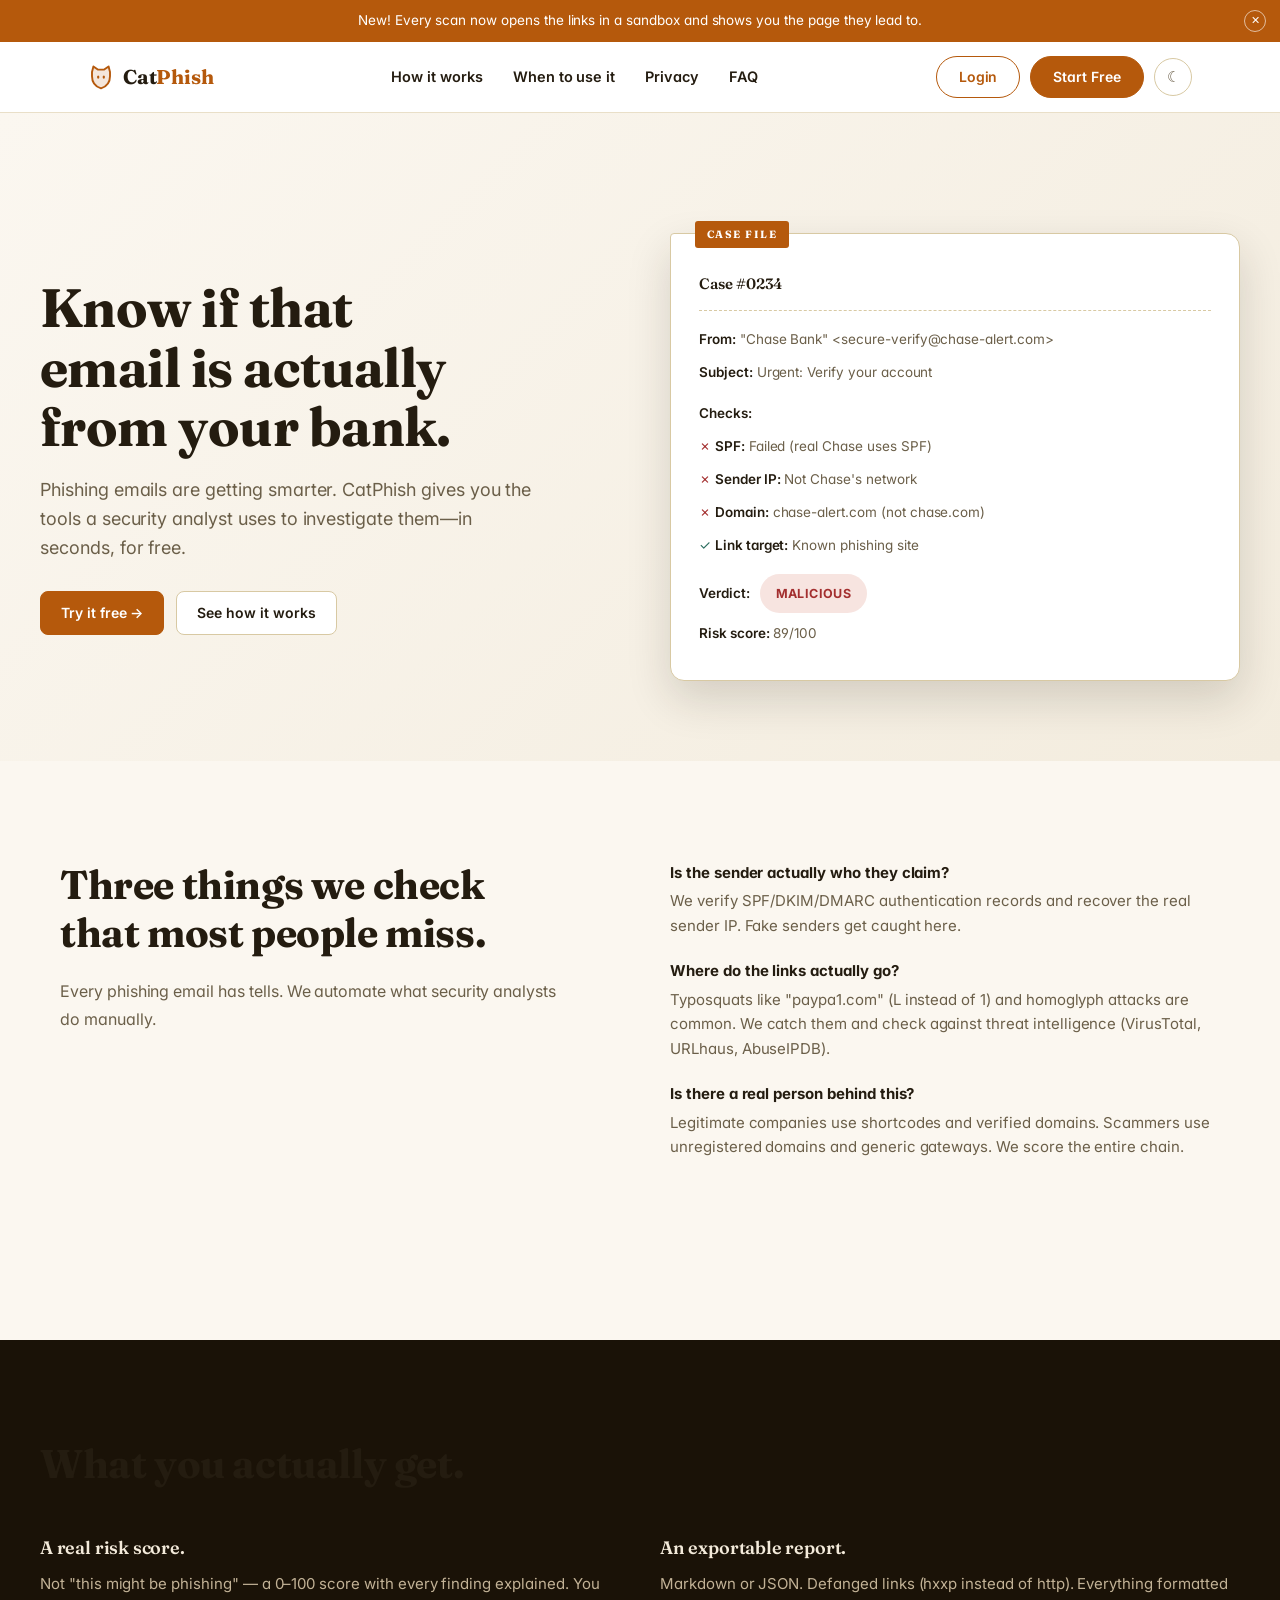
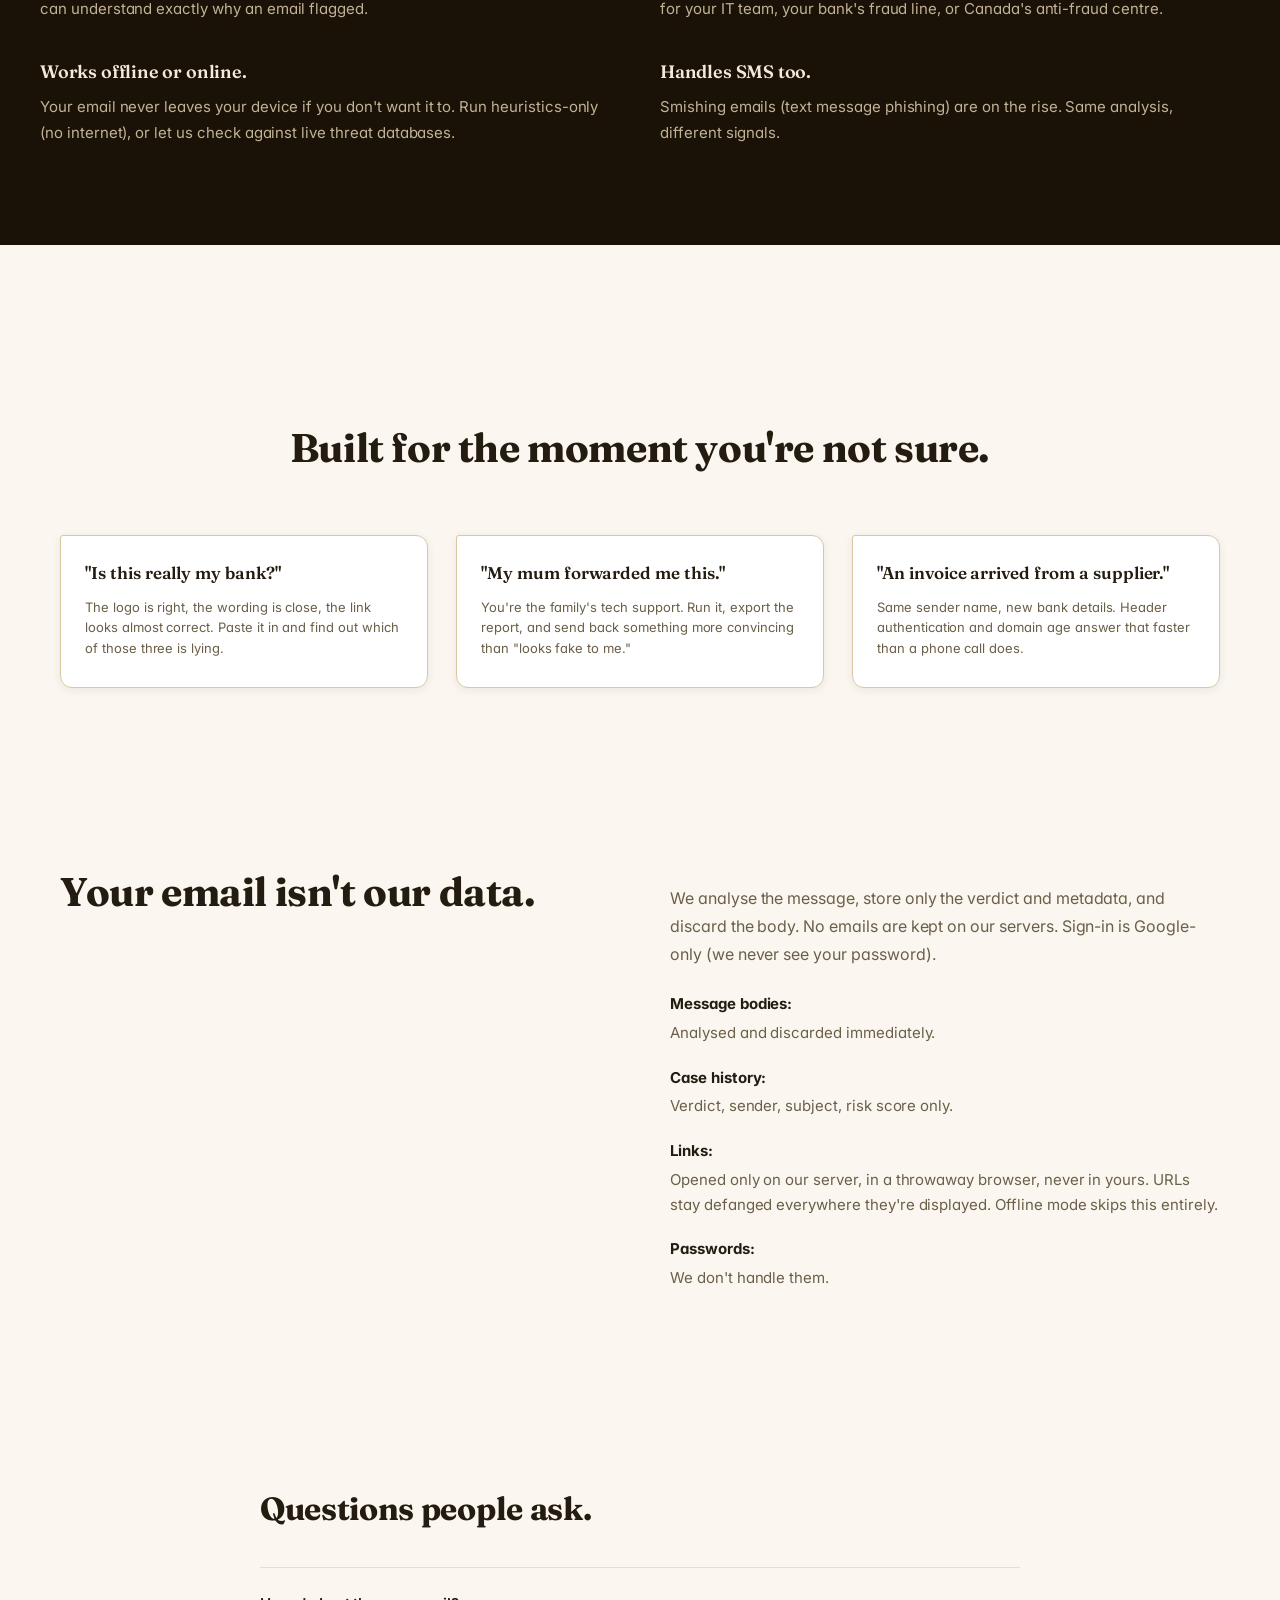
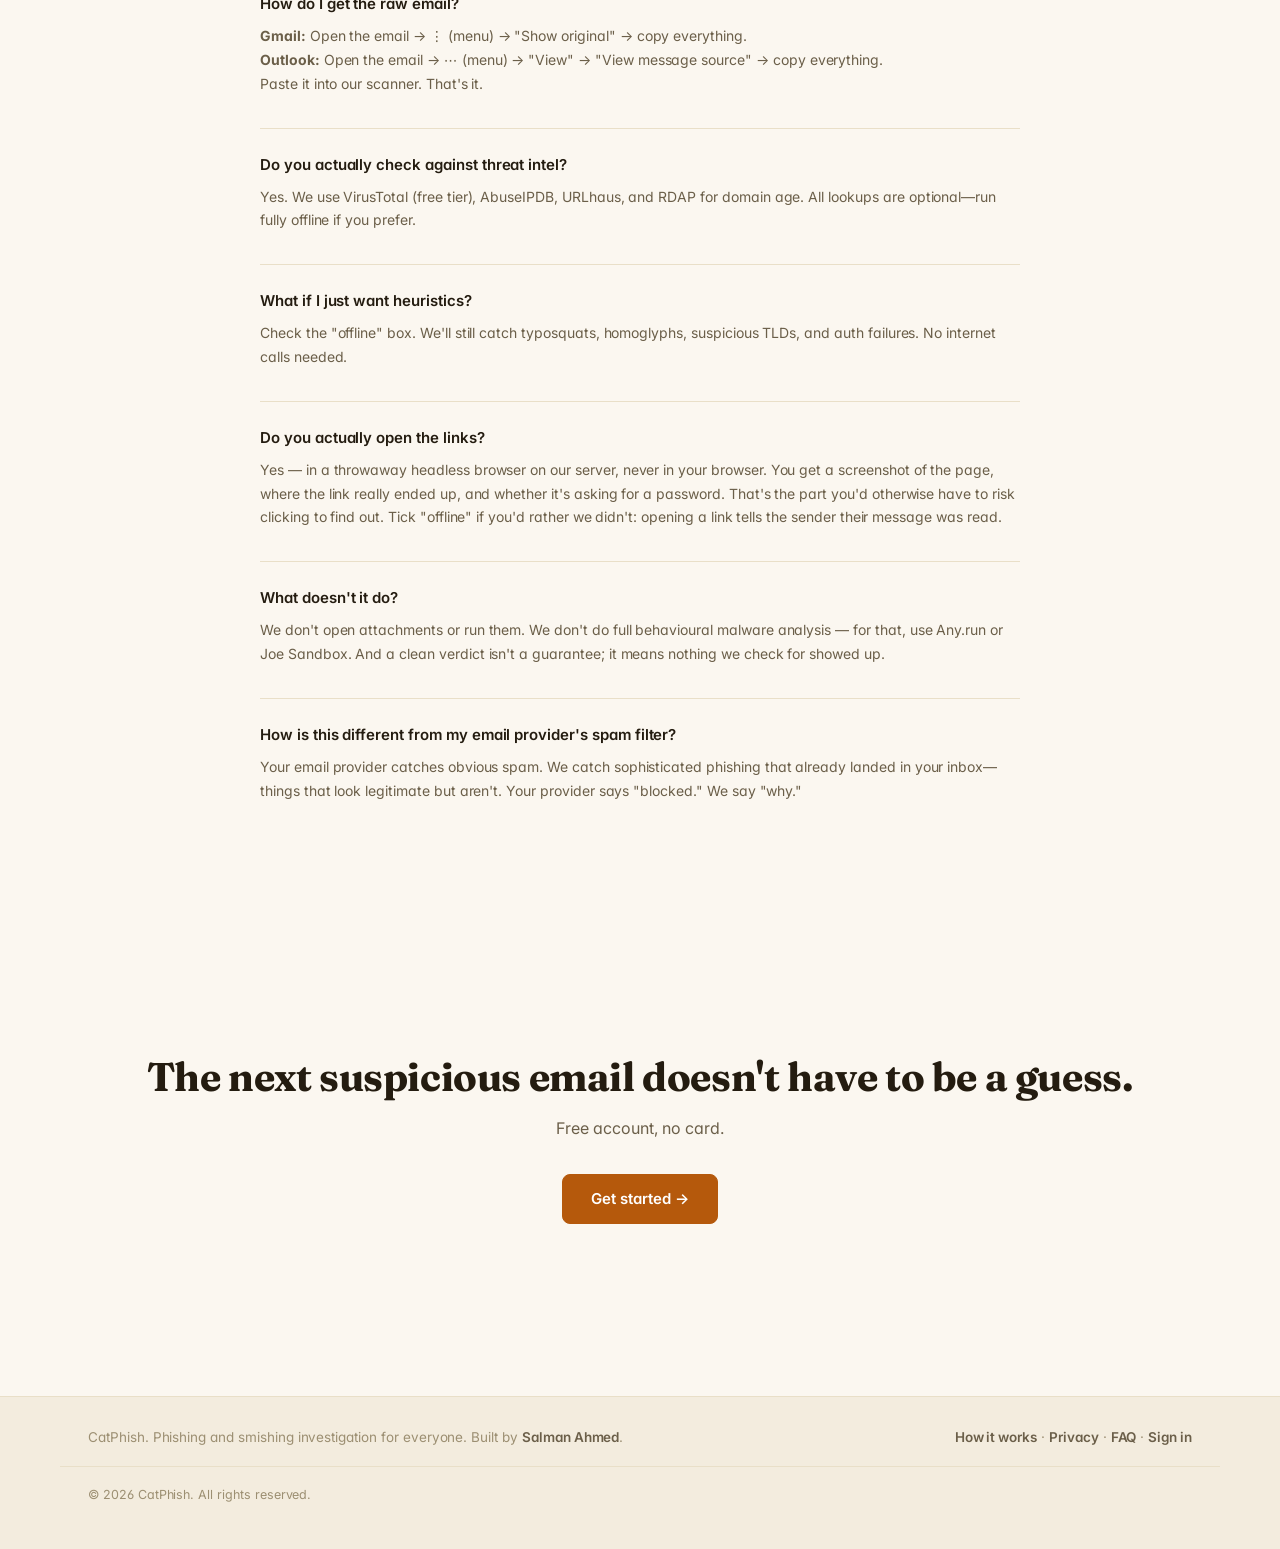
==== commit 22c5e20e: "Level the cards: drop every rotation The tilted hero card and the staggered usage cards read as "wei" ====
--- a/static/index.html
+++ b/static/index.html
@@ -72,7 +72,6 @@
        ate the "CASE FILE" tab, which is deliberately positioned outside the
        card's own box. */
     box-shadow: var(--shadow-lg);
-    transform: rotate(1.2deg);
     position: relative;
   }
 
@@ -89,7 +88,6 @@
     letter-spacing: 0.14em;
     padding: 4px 12px;
     border-radius: 3px;
-    transform: rotate(-1.2deg);
   }
 
   .hero-right .header {
@@ -230,9 +228,7 @@
   .usage-section {
     max-width: 1200px;
     margin: 100px auto 0;
-    /* Extra bottom padding: the staggered cards hang ~22px lower than the
-       grid box implies, so equal padding looks short underneath them. */
-    padding: 80px 20px 110px;
+    padding: 80px 20px 100px;
   }
 
   .usage-section h2 {
@@ -246,12 +242,9 @@
        text-wrap:balance in theme.css handles narrow viewports. */
   }
 
-  /* Pinned case cards, not a row of identical boxes. The hero already
-     establishes a tilted case-file card, so reusing that language here ties
-     the page together instead of falling back on three equal columns, which
-     is the single most recognisable template layout. The rotations are
-     deliberately uneven -- a uniform tilt reads as a mistake, an uneven one
-     reads as placed by hand. */
+  /* Level cards. They avoid reading as a stock three-column row through
+     the clipped filing-tab corner, the stronger border and the hover lift
+     -- not through rotation, which just looked broken. */
   .usage-examples {
     display: grid;
     grid-template-columns: repeat(3, 1fr);
@@ -263,12 +256,6 @@
     .usage-examples {
       grid-template-columns: 1fr;
     }
-    /* Single column: the stagger has nothing to play against, so a tilted
-       stack just looks like a rendering fault. */
-    .usage-example:nth-child(1),
-    .usage-example:nth-child(2),
-    .usage-example:nth-child(3){transform:none;}
-    .usage-example:hover{transform:translateY(-4px);}
   }
 
   .usage-example {
@@ -281,13 +268,8 @@
     transition: transform 220ms cubic-bezier(.2,.7,.3,1),
                 box-shadow 220ms cubic-bezier(.2,.7,.3,1);
   }
-  .usage-example:nth-child(1){transform:rotate(-1.4deg);}
-  .usage-example:nth-child(2){transform:rotate(0.7deg) translateY(22px);}
-  .usage-example:nth-child(3){transform:rotate(-0.5deg) translateY(6px);}
-
-  /* Straightens and lifts, as though picked up off the board. */
   .usage-example:hover{
-    transform:rotate(0deg) translateY(-4px);
+    transform:translateY(-4px);
     box-shadow:var(--shadow-lg);
   }
 
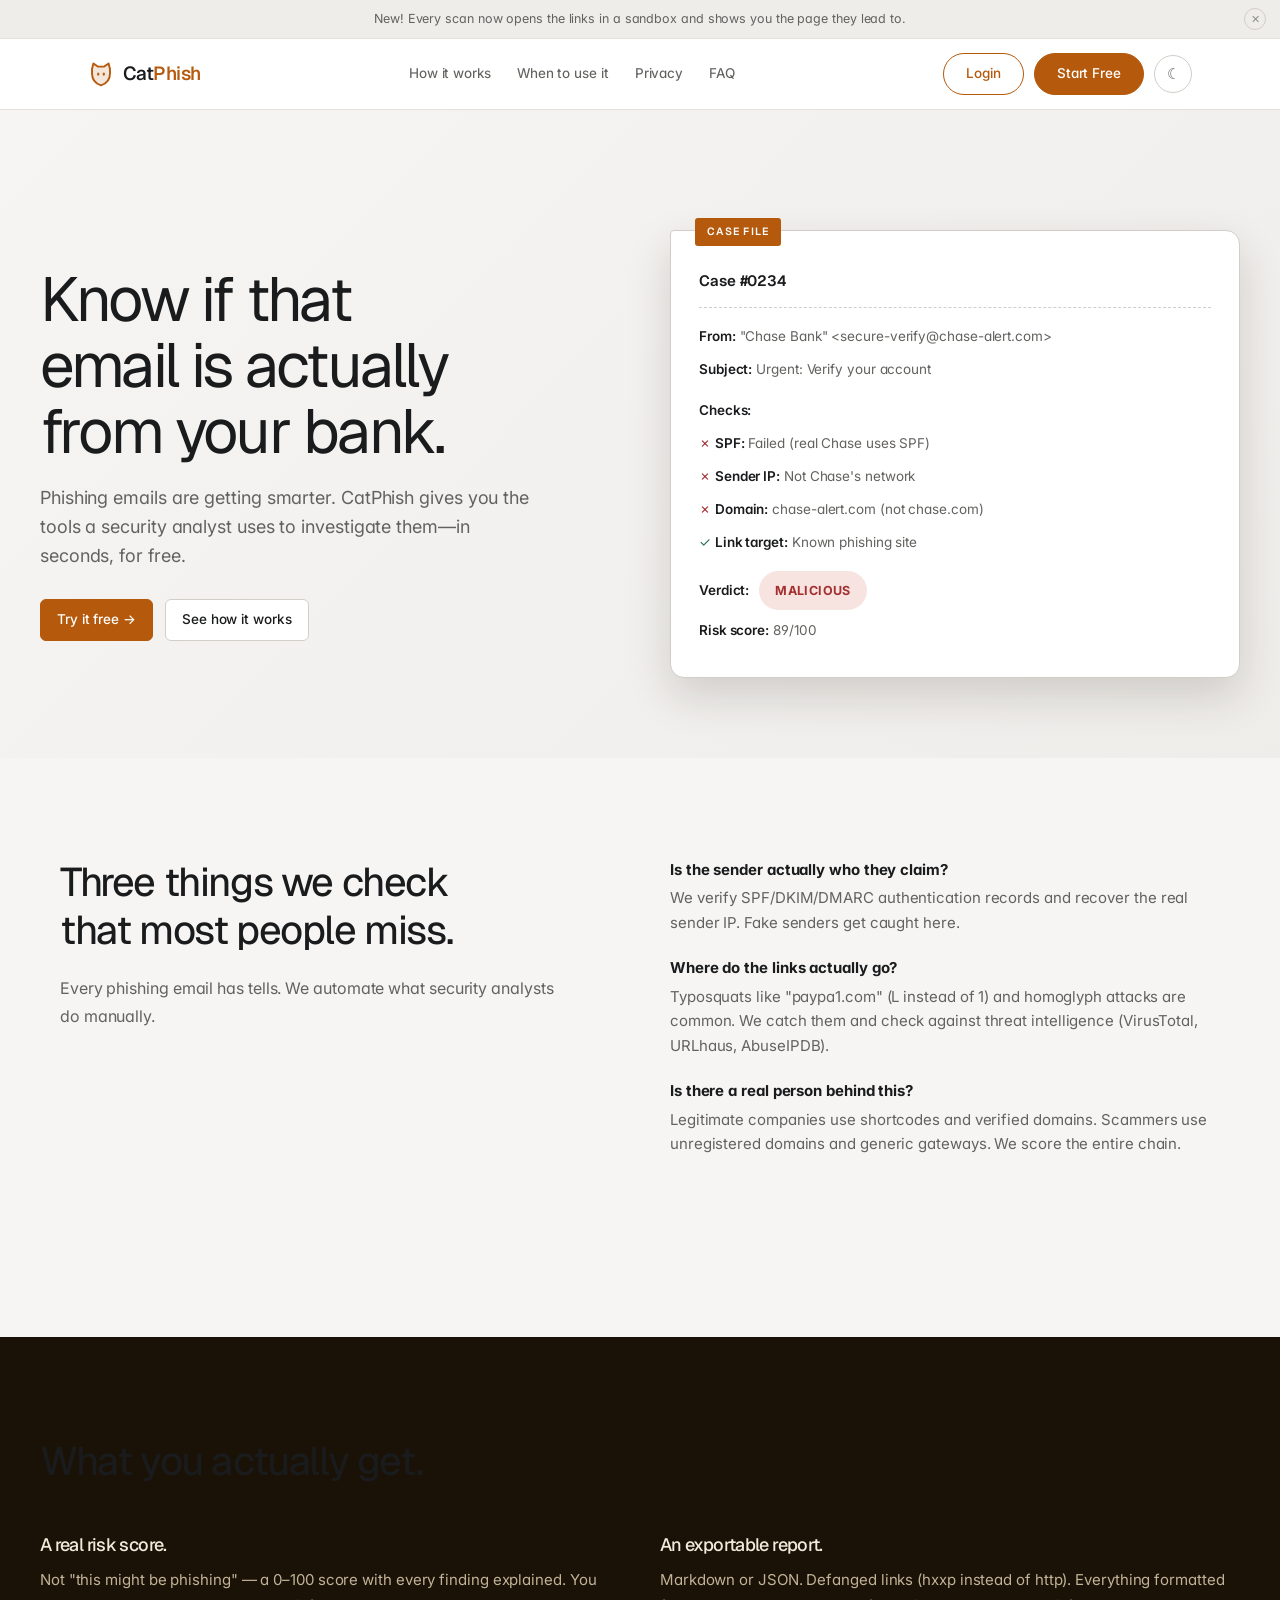
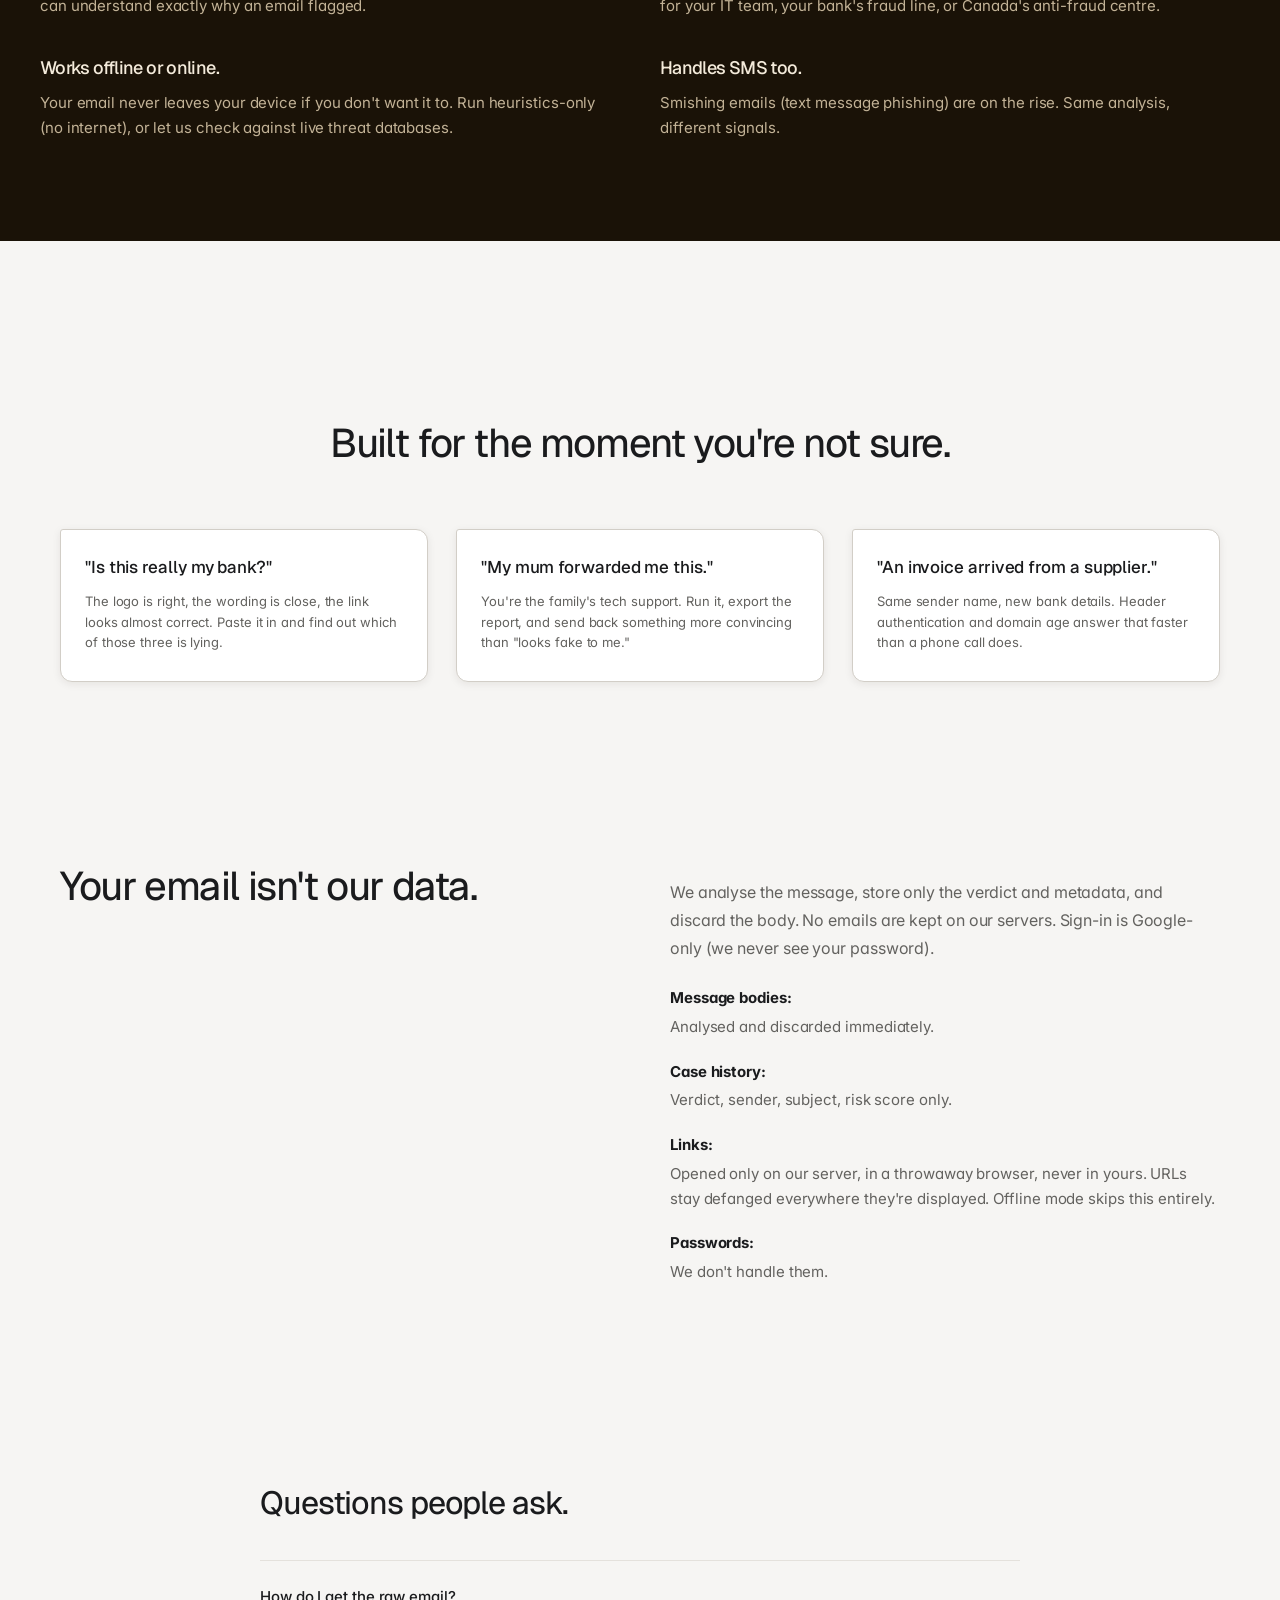
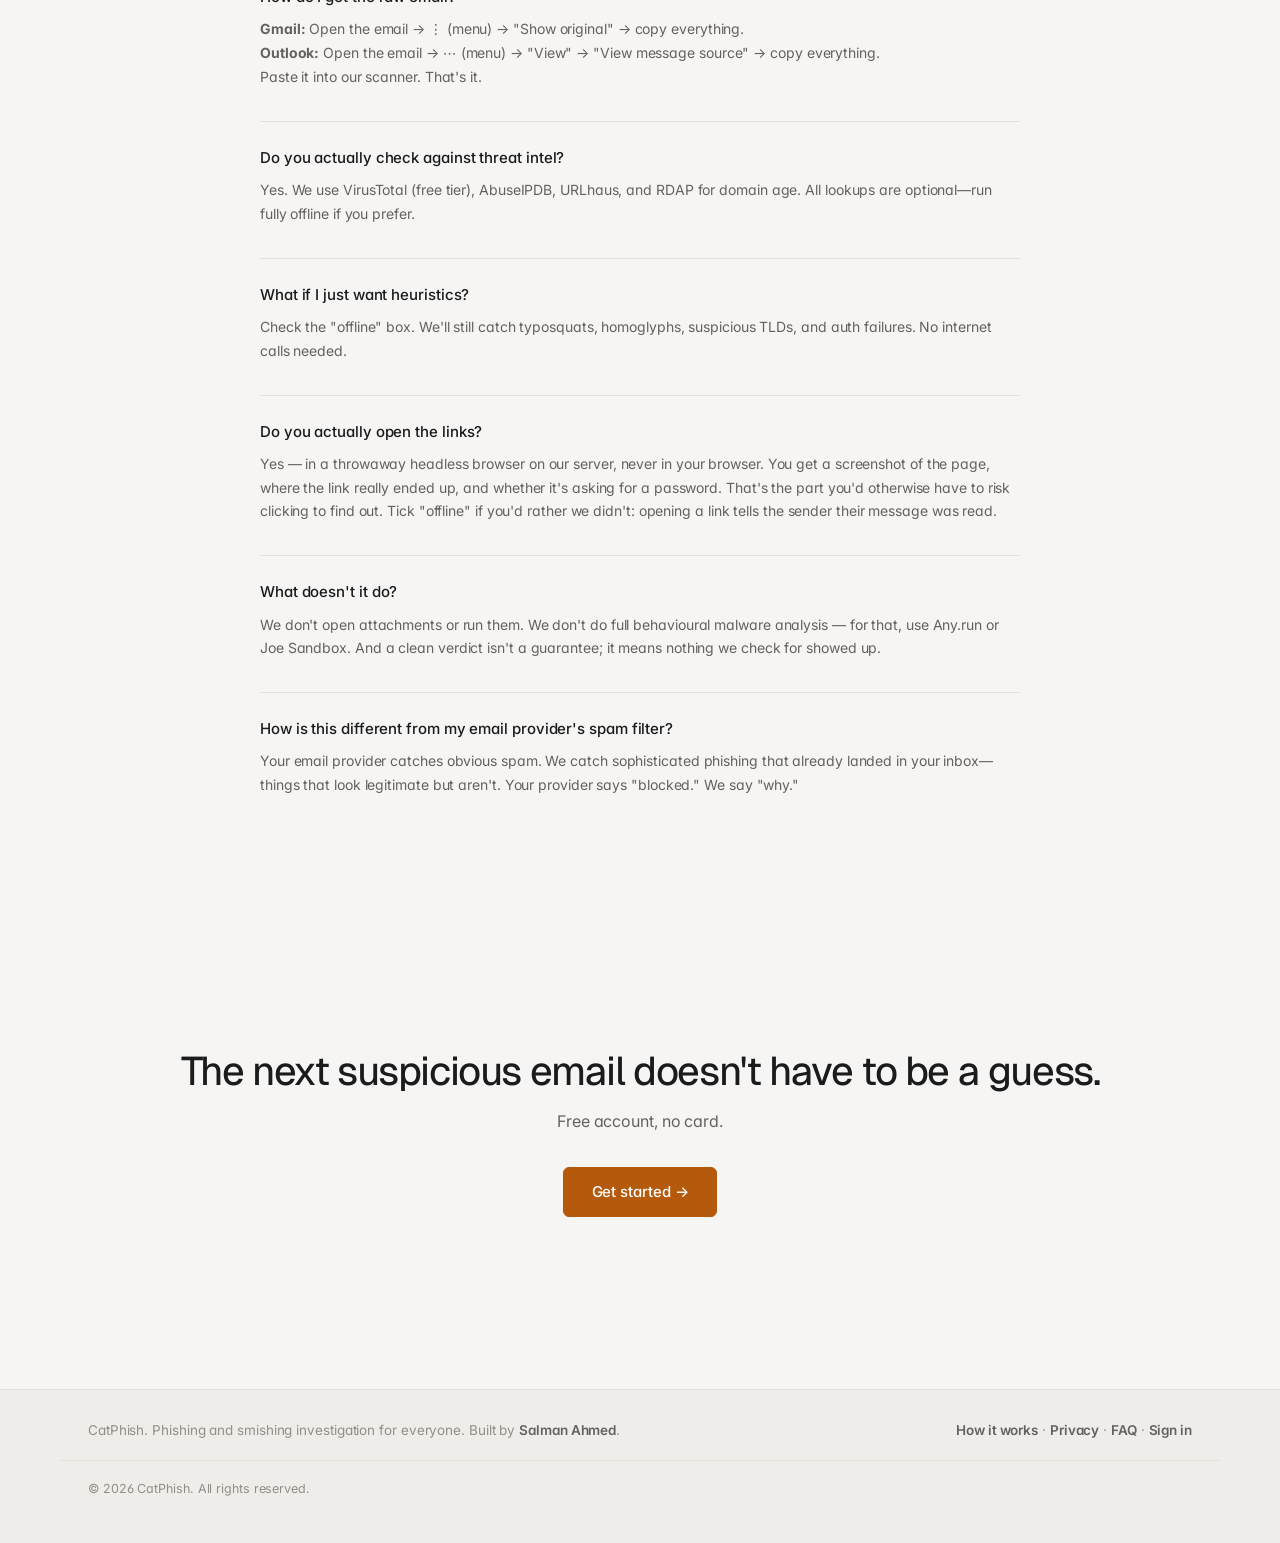
==== commit 7d0d8531: "Rebuild the type and surface system around Replit's Measured off replit.com rather than recalled, be" ====
--- a/static/index.html
+++ b/static/index.html
@@ -7,7 +7,7 @@
 <meta name="description" content="Paste a suspicious email. Get an instant, expert-level investigation. No guessing.">
 <link rel="icon" type="image/svg+xml" href="/static/favicon.svg">
 <link rel="preconnect" href="https://fonts.googleapis.com">
-<link href="https://fonts.googleapis.com/css2?family=Fraunces:wght@500;600;700&family=Inter:wght@400;500;600;700&family=IBM+Plex+Mono:wght@400;500&display=swap" rel="stylesheet">
+<link href="https://fonts.googleapis.com/css2?family=Geist:wght@300;400;500;600&family=Inter:wght@400;500;600&family=IBM+Plex+Mono:wght@400;500&display=swap" rel="stylesheet">
 <link rel="stylesheet" href="/static/theme.css">
 <style>
   body { background: var(--bg); }
@@ -36,9 +36,12 @@
   }
 
   .hero-left h1 {
-    font-size: clamp(36px, 6vw, 54px);
-    font-weight: 700;
-    line-height: 1.1;
+    /* Bigger than before but lighter: Replit runs 64px at weight 400.
+       Scale carries the emphasis, not stroke width. */
+    font-size: clamp(38px, 6.4vw, 62px);
+    font-weight: 400;
+    letter-spacing: -0.045em;
+    line-height: 1.06;
     margin: 0 0 20px 0;
     color: var(--ink);
   }
@@ -82,17 +85,19 @@
     left: 24px;
     background: var(--primary);
     color: var(--primary-ink);
-    font-family: 'Fraunces', Georgia, serif;
+    font-family: var(--font-display);
     font-size: 10.5px;
-    font-weight: 700;
-    letter-spacing: 0.14em;
+    /* Micro-labels need more weight than body text to hold up at 10px,
+       but 700 shouted next to 400-weight headings. */
+    font-weight: 600;
+    letter-spacing: 0.12em;
     padding: 4px 12px;
     border-radius: 3px;
   }
 
   .hero-right .header {
     color: var(--ink);
-    font-family: 'Fraunces', Georgia, serif;
+    font-family: var(--font-display);
     font-weight: 600;
     font-size: 15px;
     margin: 6px 0 16px;
@@ -137,7 +142,7 @@
 
   .section-two-col h2 {
     font-size: clamp(28px, 4vw, 40px);
-    font-weight: 700;
+    font-weight: 450;
     line-height: 1.2;
     margin: 0 0 20px 0;
   }
@@ -193,7 +198,7 @@
 
   .dark-section h2 {
     font-size: clamp(28px, 4vw, 40px);
-    font-weight: 700;
+    font-weight: 450;
     line-height: 1.2;
     margin: 0 0 50px 0;
   }
@@ -212,7 +217,7 @@
 
   .feature-item h3 {
     font-size: 18px;
-    font-weight: 600;
+    font-weight: 500;
     margin: 0 0 12px 0;
     color: #F3EADA;
   }
@@ -234,7 +239,7 @@
   .usage-section h2 {
     text-align: center;
     font-size: clamp(28px, 4vw, 40px);
-    font-weight: 700;
+    font-weight: 450;
     margin-bottom: 64px;
     /* No max-width cap here. Capping it at 22ch forced "Built for the
        moment you're not / sure." -- a two-line break with one word
@@ -274,9 +279,9 @@
   }
 
   .usage-example .scenario {
-    font-family: 'Fraunces', Georgia, serif;
+    font-family: var(--font-display);
     font-size: 17px;
-    font-weight: 600;
+    font-weight: 500;
     color: var(--ink);
     margin-bottom: 12px;
     line-height: 1.35;
@@ -299,7 +304,7 @@
 
   .bottom-cta h2 {
     font-size: clamp(28px, 4vw, 40px);
-    font-weight: 700;
+    font-weight: 450;
     margin-bottom: 12px;
   }
 
@@ -318,7 +323,7 @@
 
   .faq-section h2 {
     font-size: clamp(24px, 3vw, 32px);
-    font-weight: 700;
+    font-weight: 450;
     margin-bottom: 40px;
   }
 
@@ -334,7 +339,7 @@
   }
 
   .faq-q {
-    font-weight: 600;
+    font-weight: 500;
     font-size: 15px;
     color: var(--ink);
     margin-bottom: 8px;
--- a/static/theme.css
+++ b/static/theme.css
@@ -4,14 +4,14 @@
    Chart colors are CVD-validated per theme; don't swap them casually. */
 
 :root, :root[data-theme="light"]{
-  --bg:#FBF7F0;
-  --bg-soft:#F3ECDE;
+  --bg:#F6F5F3;
+  --bg-soft:#EFEDEA;
   --panel:#FFFFFF;
-  --line:#E9DFC8;
-  --line-strong:#D8C9A3;
-  --ink:#241C10;
-  --dim:#6B5F49;
-  --faint:#9C8F72;
+  --line:#E4E1DC;
+  --line-strong:#D2CEC7;
+  --ink:#1A1B1D;
+  --dim:#63625F;
+  --faint:#918F8A;
 
   --primary:#B5590C;
   --primary-hover:#9A4A08;
@@ -38,16 +38,30 @@
   --shadow:0 10px 30px rgba(36,28,16,0.10);
   --shadow-lg:0 18px 44px rgba(36,28,16,0.16);
   --ease:cubic-bezier(0.16,1,0.3,1);
+
+  /* Geist stands in for Replit's proprietary ABC Diatype: the same
+     neo-grotesque proportions, and it's Vercel's face, so it matches the
+     other reference too. Display text is set at 400-500, never bold --
+     the weight is what separates this look from a generic marketing page. */
+  --font-display:'Geist','Inter',system-ui,sans-serif;
+
+  /* Radii: 6px on controls, 10px on containers. Replit sits at 6px for
+     buttons; anything pill-shaped reads as a different, softer brand. */
+  --r-control:6px;
+  --r-panel:10px;
 }
 :root[data-theme="dark"]{
-  --bg:#171310;
-  --bg-soft:#1E1811;
-  --panel:#241D15;
-  --line:#3A2E1F;
-  --line-strong:#4E3F2A;
-  --ink:#F3EADA;
-  --dim:#C2B296;
-  --faint:#83745A;
+  /* Neutral charcoal, matching the light palette's move off cream. A brown
+     dark mode beside a near-neutral light mode is two different themes
+     wearing the same accent. */
+  --bg:#161616;
+  --bg-soft:#1D1D1C;
+  --panel:#212121;
+  --line:#302F2E;
+  --line-strong:#413F3D;
+  --ink:#F2F1EF;
+  --dim:#B4B2AE;
+  --faint:#7E7C78;
 
   --primary:#E38A2E;
   --primary-hover:#EE9C46;
@@ -89,16 +103,16 @@
   -moz-osx-font-smoothing:grayscale;
   text-rendering:optimizeLegibility;
   min-height:100vh;
-  font-size:15px;
-  line-height:1.6;
-  letter-spacing:-0.003em;
+  font-size:14px;
+  line-height:1.62;
+  letter-spacing:-0.006em;
   transition:background-color 0.25s var(--ease), color 0.25s var(--ease);
 }
 :root[data-theme="dark"] body{
   /* Amber, not the blue this was before the rebrand -- a cool glow behind
      a warm charcoal page is what makes a dark theme look assembled from
      two different designs. */
-  --bg-glow:radial-gradient(1100px 480px at 50% -120px, rgba(227,138,46,0.10), transparent 60%);
+  --bg-glow:radial-gradient(1100px 480px at 50% -120px, rgba(227,138,46,0.07), transparent 60%);
 }
 .wrap{max-width:1160px;margin:0 auto;padding:0 28px;}
 .page{padding:32px 0 72px;}
@@ -116,8 +130,12 @@
 
 /* ------------------------------------------------------------------ type */
 h1,h2,h3{
-  font-family:'Fraunces',Georgia,serif;font-weight:600;line-height:1.14;margin:0;
-  color:var(--ink);letter-spacing:-0.01em;
+  font-family:var(--font-display);font-weight:450;line-height:1.1;margin:0;
+  color:var(--ink);
+  /* -0.04em at display sizes. Replit runs -0.06em on a 64px headline;
+     that's too tight for anything smaller, so this is the compromise that
+     holds up across h1 through h3 without a per-size override. */
+  letter-spacing:-0.035em;
   font-optical-sizing:auto;
   /* Distributes words evenly across lines instead of filling each one and
      dumping the remainder alone on the last. Without it the hero reads
@@ -144,19 +162,23 @@
 .mono{font-family:'IBM Plex Mono',monospace;font-feature-settings:"tnum" 1;}
 
 /* ------------------------------------------------------- announcement bar */
+/* A tinted strip rather than a full-saturation orange bar. At this weight
+   the rest of the page is deliberately quiet, and a solid accent band was
+   the single loudest element on screen -- it read as a cookie banner. */
 .announce{
-  background:var(--primary);color:#fff;
-  font-size:13.5px;text-align:center;
-  padding:10px 44px;position:relative;
-}
-.announce a{color:#FFE9CC;font-weight:600;}
+  background:var(--bg-soft);color:var(--dim);
+  border-bottom:1px solid var(--line);
+  font-size:12.5px;text-align:center;
+  padding:9px 44px;position:relative;
+}
+.announce a{color:var(--primary);font-weight:500;}
 .announce .dismiss{
   position:absolute;right:14px;top:50%;transform:translateY(-50%);
-  background:none;border:1.5px solid rgba(255,255,255,0.6);color:#fff;
+  background:none;border:1px solid var(--line-strong);color:var(--faint);
   width:22px;height:22px;border-radius:50%;cursor:pointer;
   font-size:11px;line-height:1;display:flex;align-items:center;justify-content:center;
 }
-.announce .dismiss:hover{border-color:#fff;}
+.announce .dismiss:hover{border-color:var(--dim);color:var(--dim);}
 
 /* ---------------------------------------------------------------- navbar */
 .navbar{
@@ -170,12 +192,12 @@
 }
 .brand{display:flex;align-items:center;gap:9px;color:var(--ink);flex-shrink:0;}
 .brand:hover{text-decoration:none;}
-.brand-name{font-family:'Fraunces',Georgia,serif;font-weight:700;font-size:20px;letter-spacing:-0.01em;}
+.brand-name{font-family:var(--font-display);font-weight:550;font-size:19px;letter-spacing:-0.03em;}
 .brand-name .tld{color:var(--primary);}
 .nav-links{display:flex;align-items:center;gap:4px;flex-wrap:wrap;}
 .nav-links a{
-  font-size:14.5px;font-weight:600;color:var(--ink);
-  padding:8px 13px;border-radius:8px;position:relative;
+  font-size:13.5px;font-weight:450;color:var(--dim);
+  padding:7px 11px;border-radius:var(--r-control);position:relative;
   transition:color 0.15s var(--ease), background-color 0.15s var(--ease);
 }
 .nav-links a:hover{color:var(--primary);text-decoration:none;}
@@ -192,8 +214,8 @@
 
 /* --------------------------------------------------------------- buttons */
 .btn{
-  font-family:'Inter',sans-serif;font-size:14px;font-weight:600;
-  padding:10px 20px;border-radius:8px;cursor:pointer;
+  font-family:'Inter',sans-serif;font-size:13.5px;font-weight:500;
+  padding:9px 16px;border-radius:var(--r-control);cursor:pointer;
   border:1px solid var(--line-strong);background:var(--panel);color:var(--ink);
   transition:border-color 0.18s var(--ease), color 0.18s var(--ease),
              background-color 0.18s var(--ease), transform 0.15s var(--ease),
@@ -238,7 +260,7 @@
   padding:14px 18px;border-bottom:1px solid var(--line);
 }
 .panel-title{
-  font-family:'Fraunces',Georgia,serif;font-size:13.5px;font-weight:600;
+  font-family:var(--font-display);font-size:13.5px;font-weight:600;
   color:var(--ink);
 }
 .panel-body{padding:18px;}
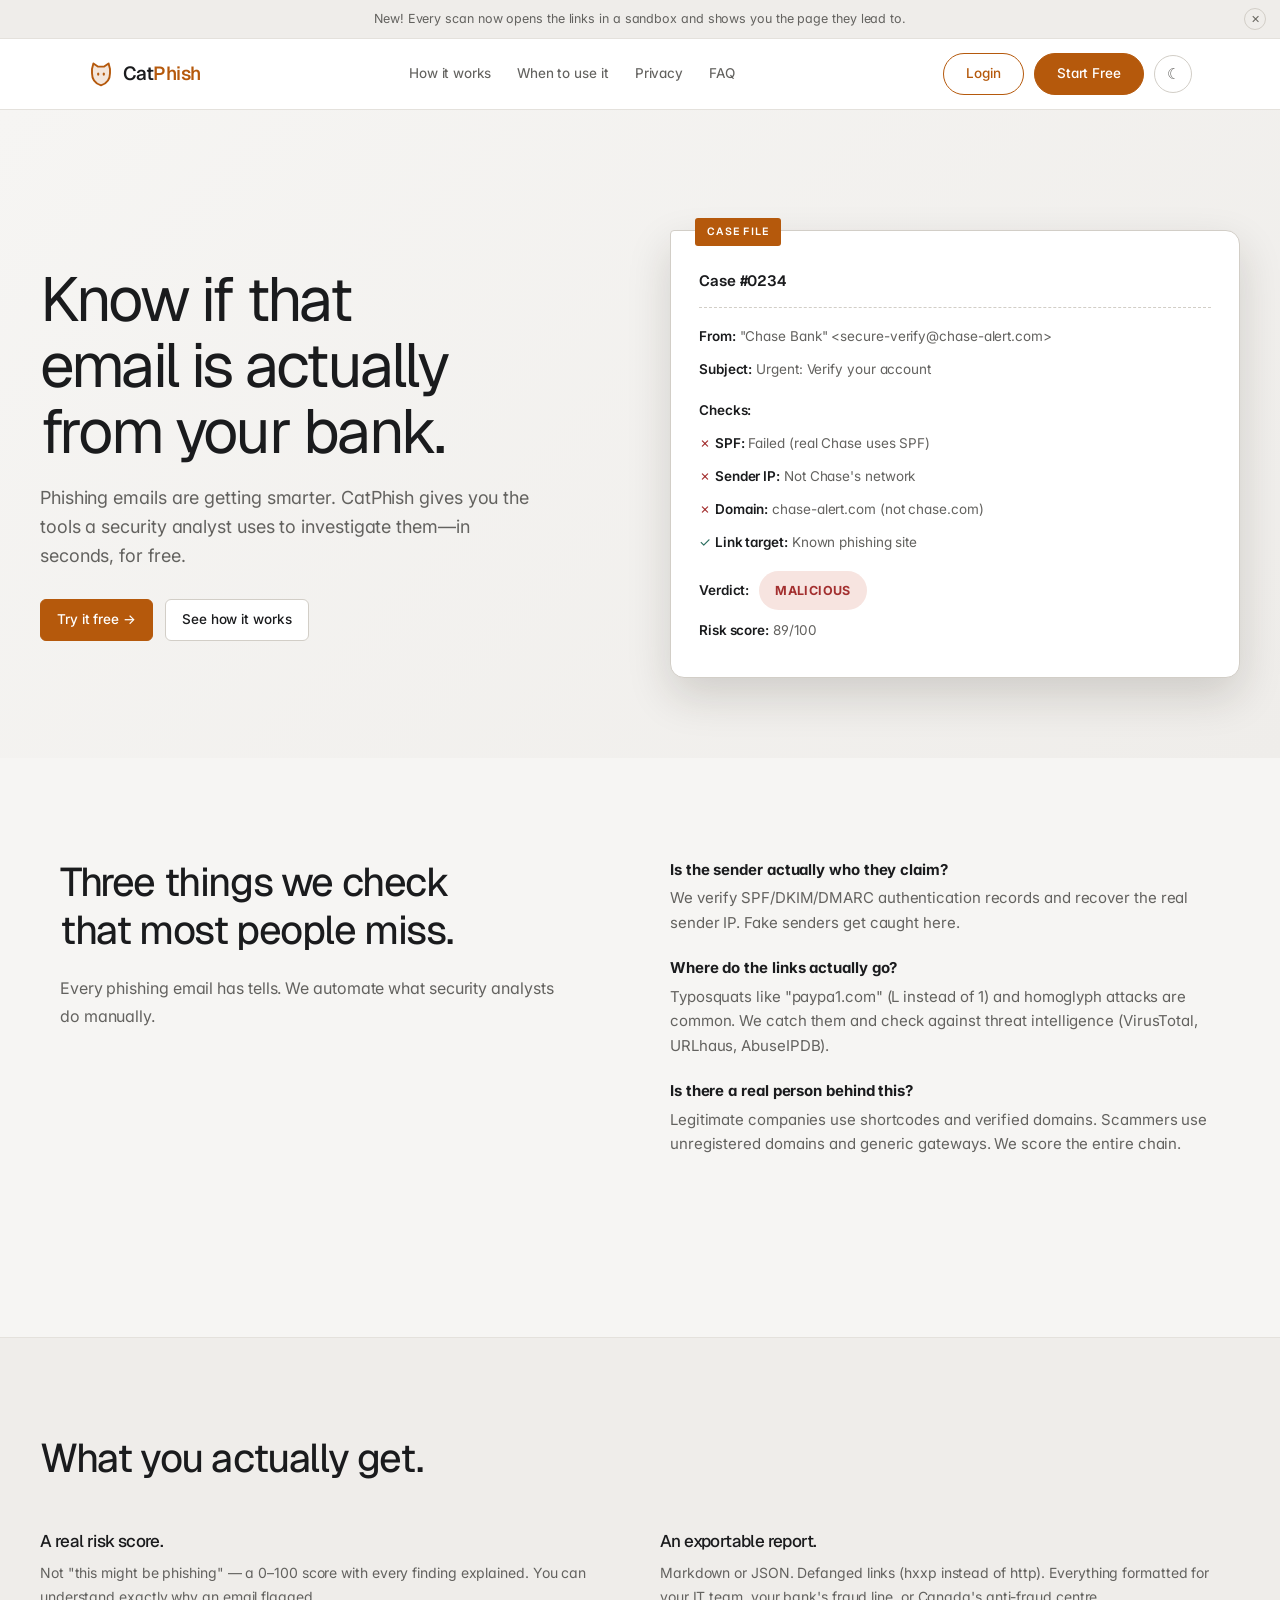
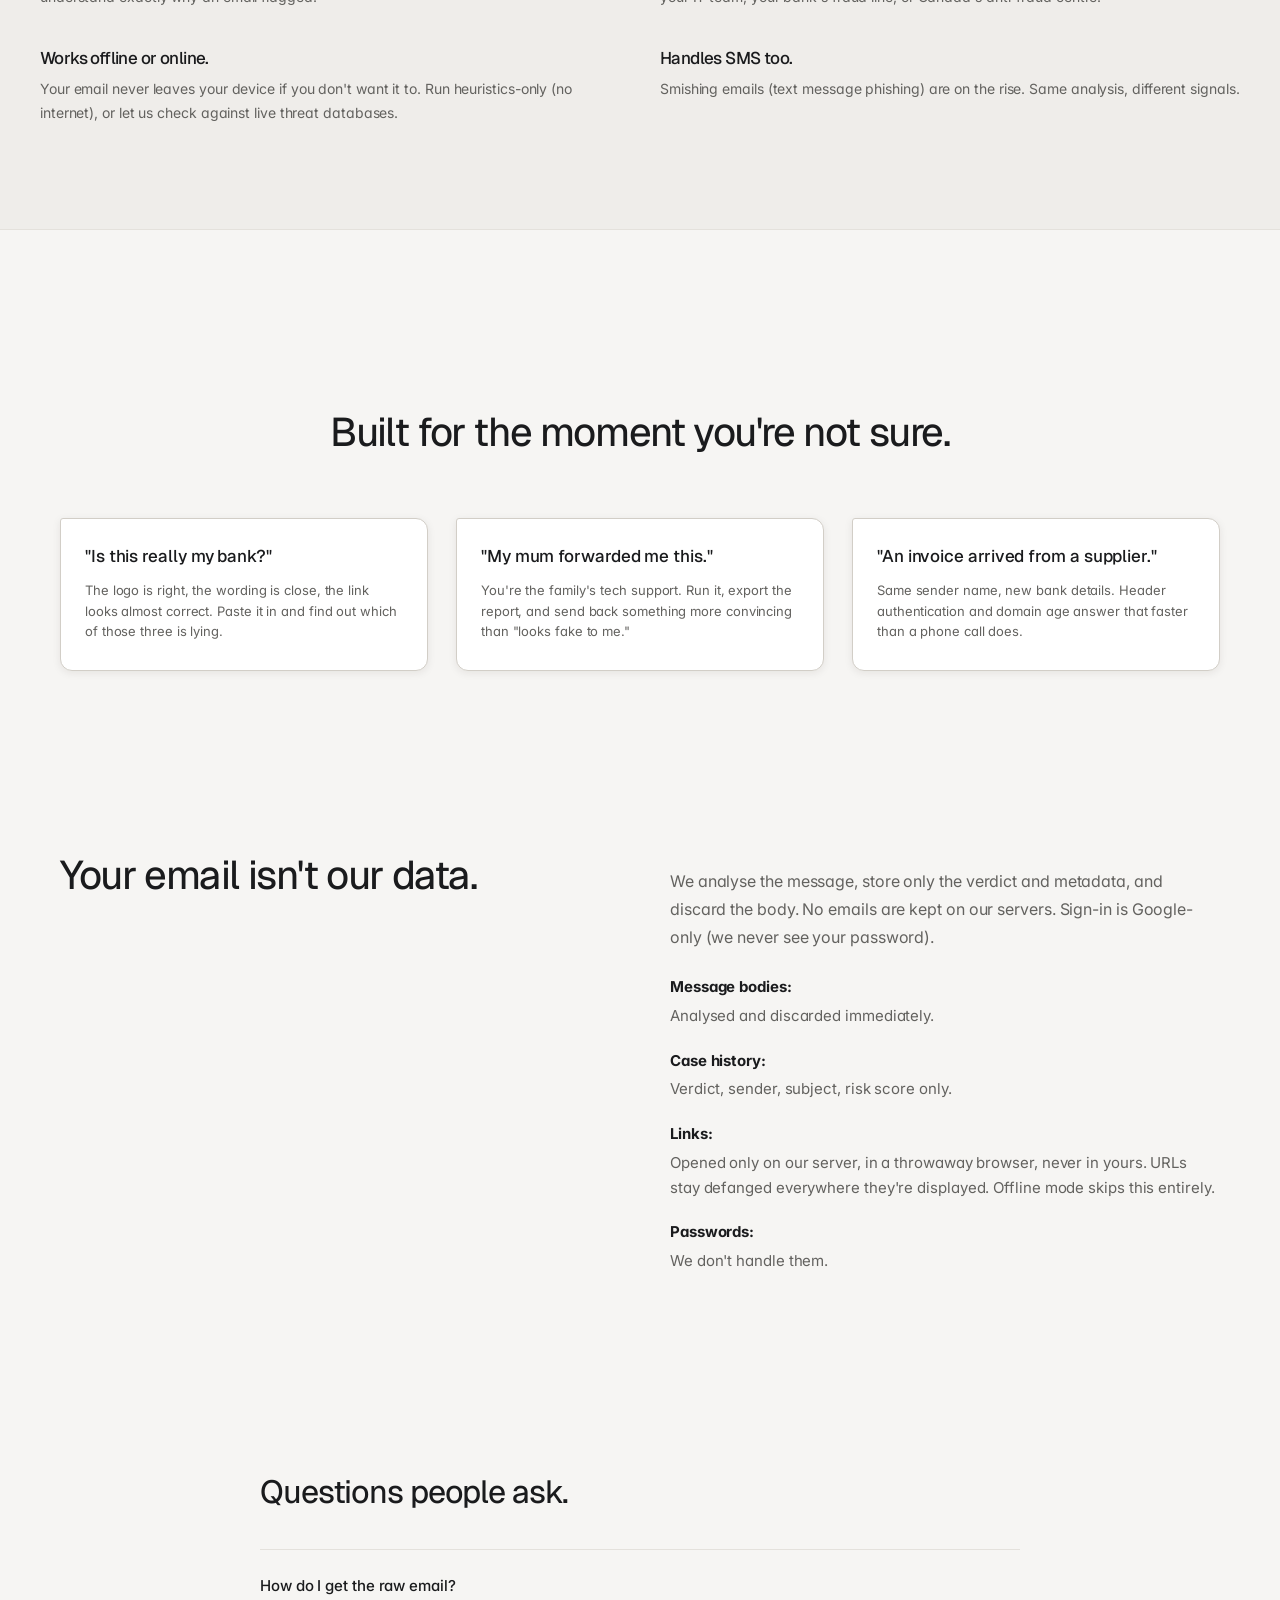
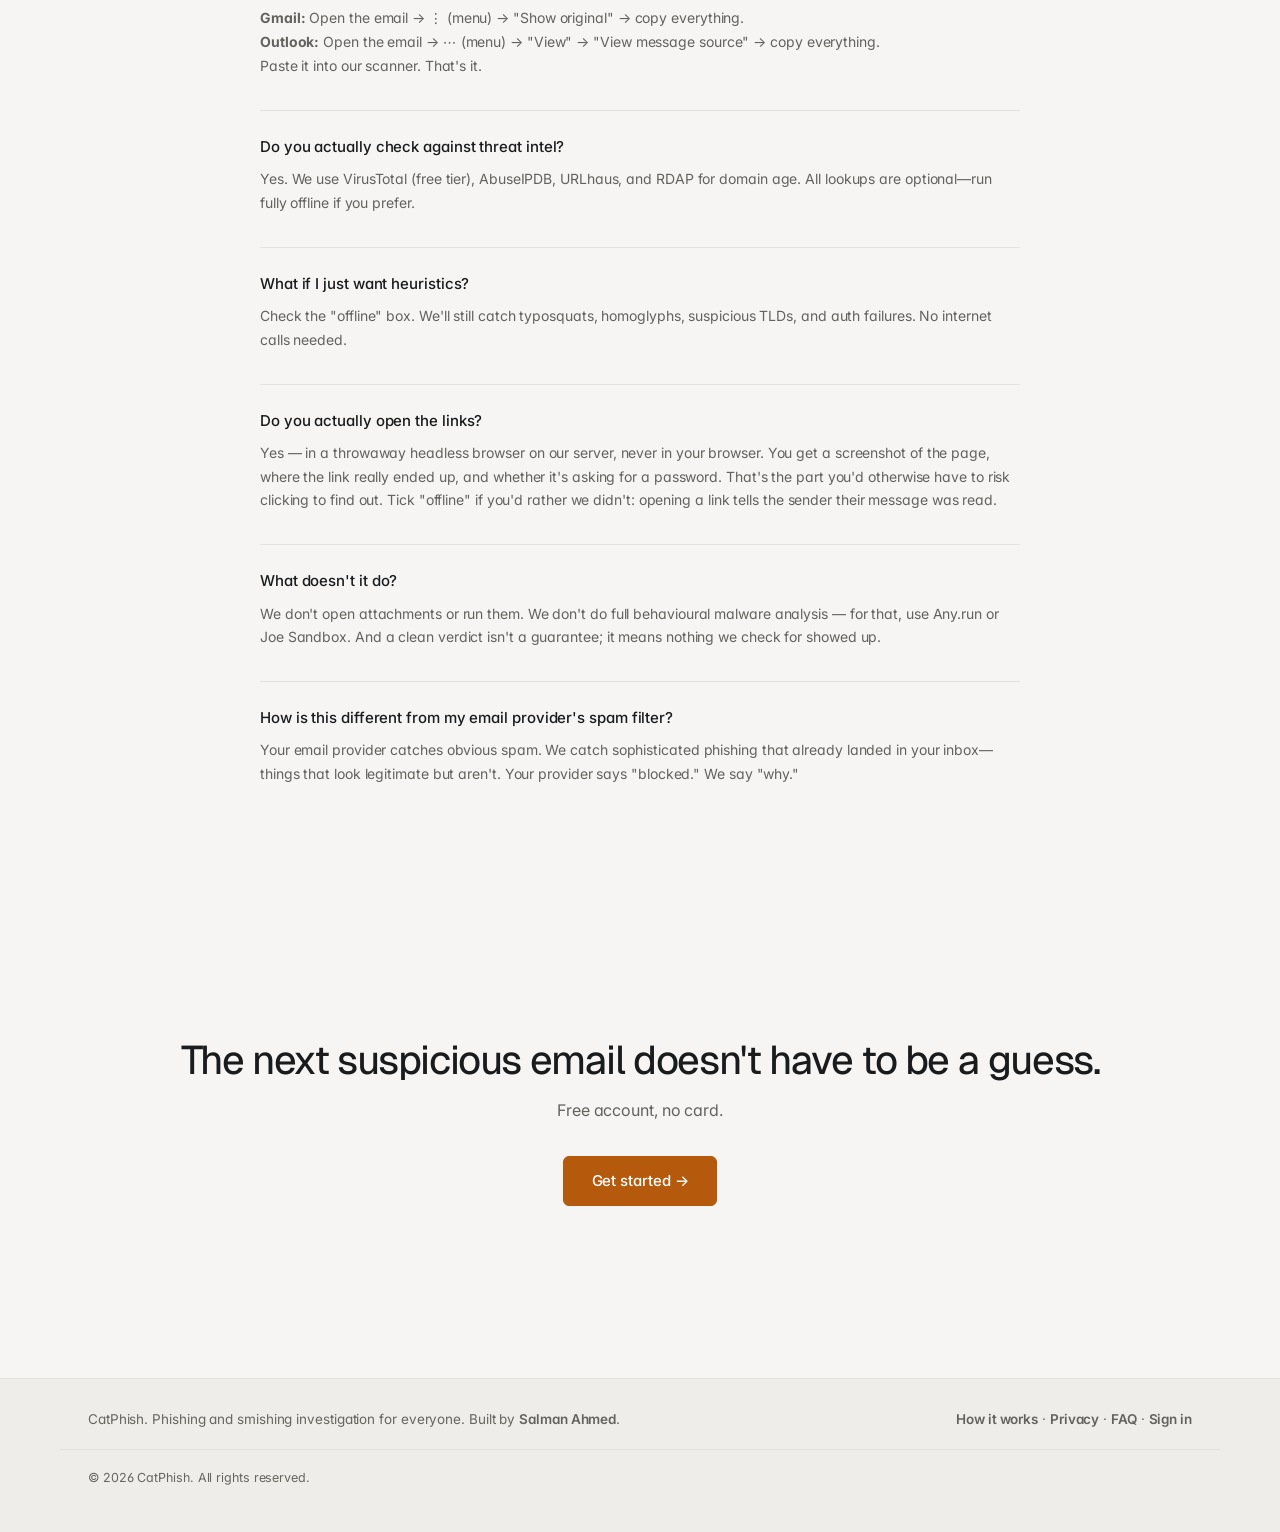
==== commit 85e9f126: "Fix the unreadable section heading and two failing text colours "What you actually get." was renderi" ====
--- a/static/index.html
+++ b/static/index.html
@@ -183,11 +183,18 @@
     margin-bottom: 4px;
   }
 
-  /* Dark section: what you get */
+  /* A tonal panel, not a hard dark band. Two bugs came from the old
+     hard-coded #1A1207: h1,h2,h3 in theme.css sets color:var(--ink)
+     explicitly, which beats the inherited light colour, so the heading
+     rendered near-black on near-black; and in dark mode the panel was
+     within a shade of the page background, so it stopped reading as a
+     section at all. Theme variables fix both at once and survive a
+     palette change. */
   .dark-section {
-    background: #1A1207;
-    color: #F3EADA;
-    padding: 100px 20px;
+    background: var(--bg-soft);
+    border-top: 1px solid var(--line);
+    border-bottom: 1px solid var(--line);
+    padding: 96px 20px 104px;
     margin-top: 60px;
   }
 
@@ -201,6 +208,7 @@
     font-weight: 450;
     line-height: 1.2;
     margin: 0 0 50px 0;
+    color: var(--ink);
   }
 
   .feature-grid {
@@ -216,16 +224,16 @@
   }
 
   .feature-item h3 {
-    font-size: 18px;
+    font-size: 17px;
     font-weight: 500;
-    margin: 0 0 12px 0;
-    color: #F3EADA;
+    margin: 0 0 10px 0;
+    color: var(--ink);
   }
 
   .feature-item p {
-    font-size: 15px;
+    font-size: 14px;
     line-height: 1.7;
-    color: #C2B296;
+    color: var(--dim);
     margin: 0;
   }
 
--- a/static/theme.css
+++ b/static/theme.css
@@ -11,7 +11,7 @@
   --line-strong:#D2CEC7;
   --ink:#1A1B1D;
   --dim:#63625F;
-  --faint:#918F8A;
+  --faint:#67655F;
 
   --primary:#B5590C;
   --primary-hover:#9A4A08;
@@ -61,7 +61,7 @@
   --line-strong:#413F3D;
   --ink:#F2F1EF;
   --dim:#B4B2AE;
-  --faint:#7E7C78;
+  --faint:#8F8D89;
 
   --primary:#E38A2E;
   --primary-hover:#EE9C46;
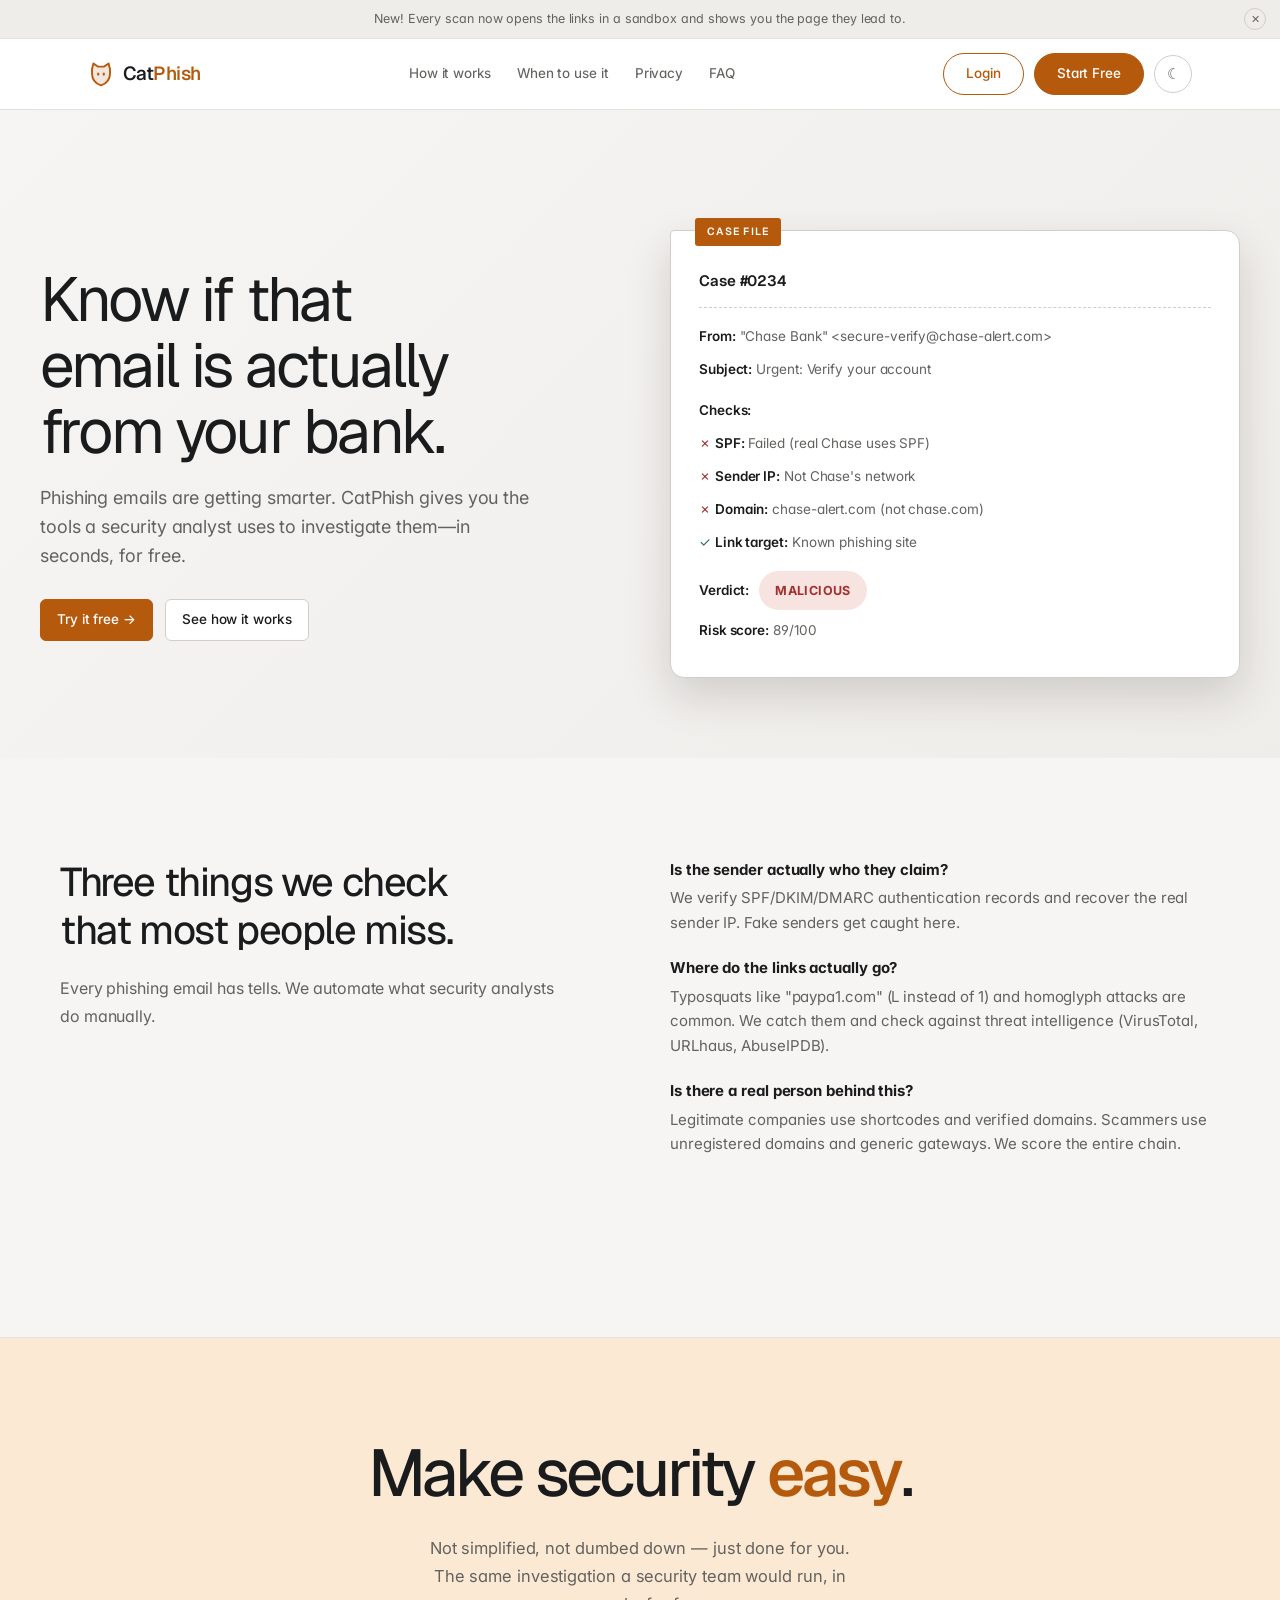
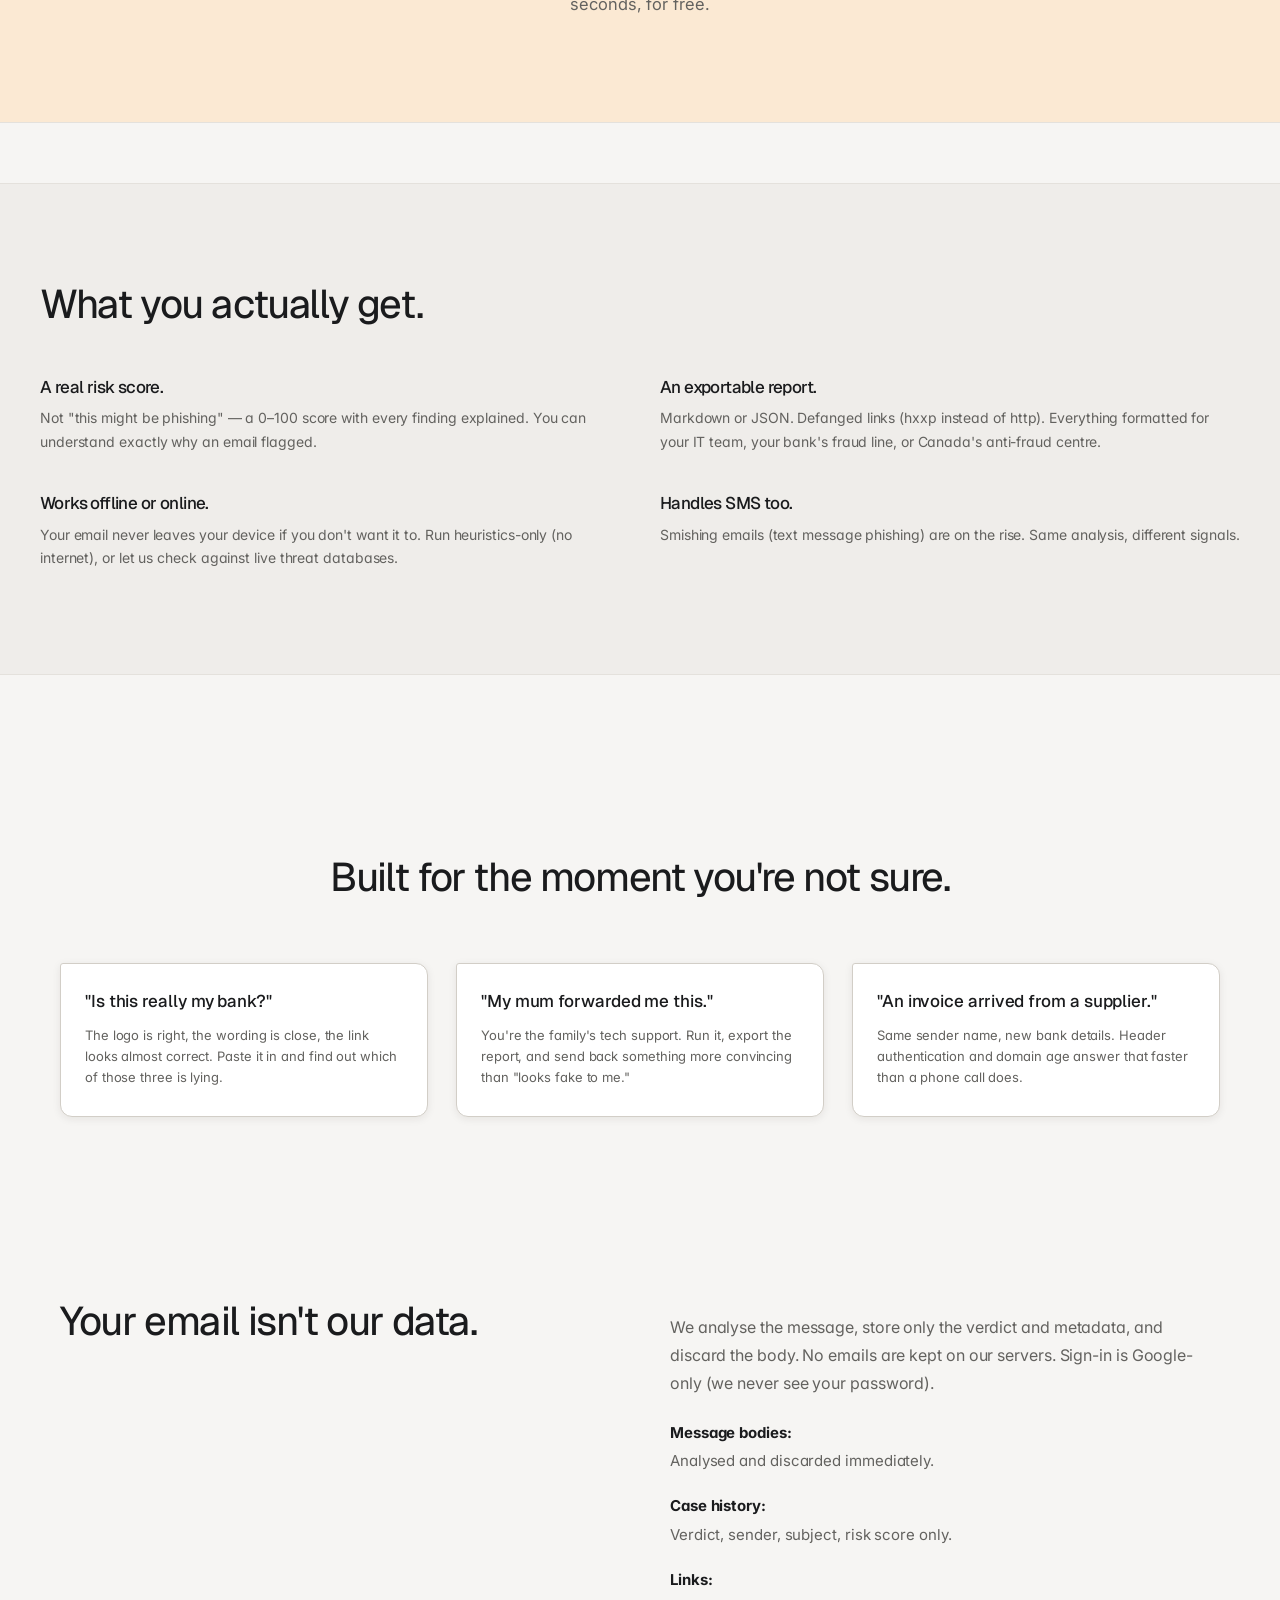
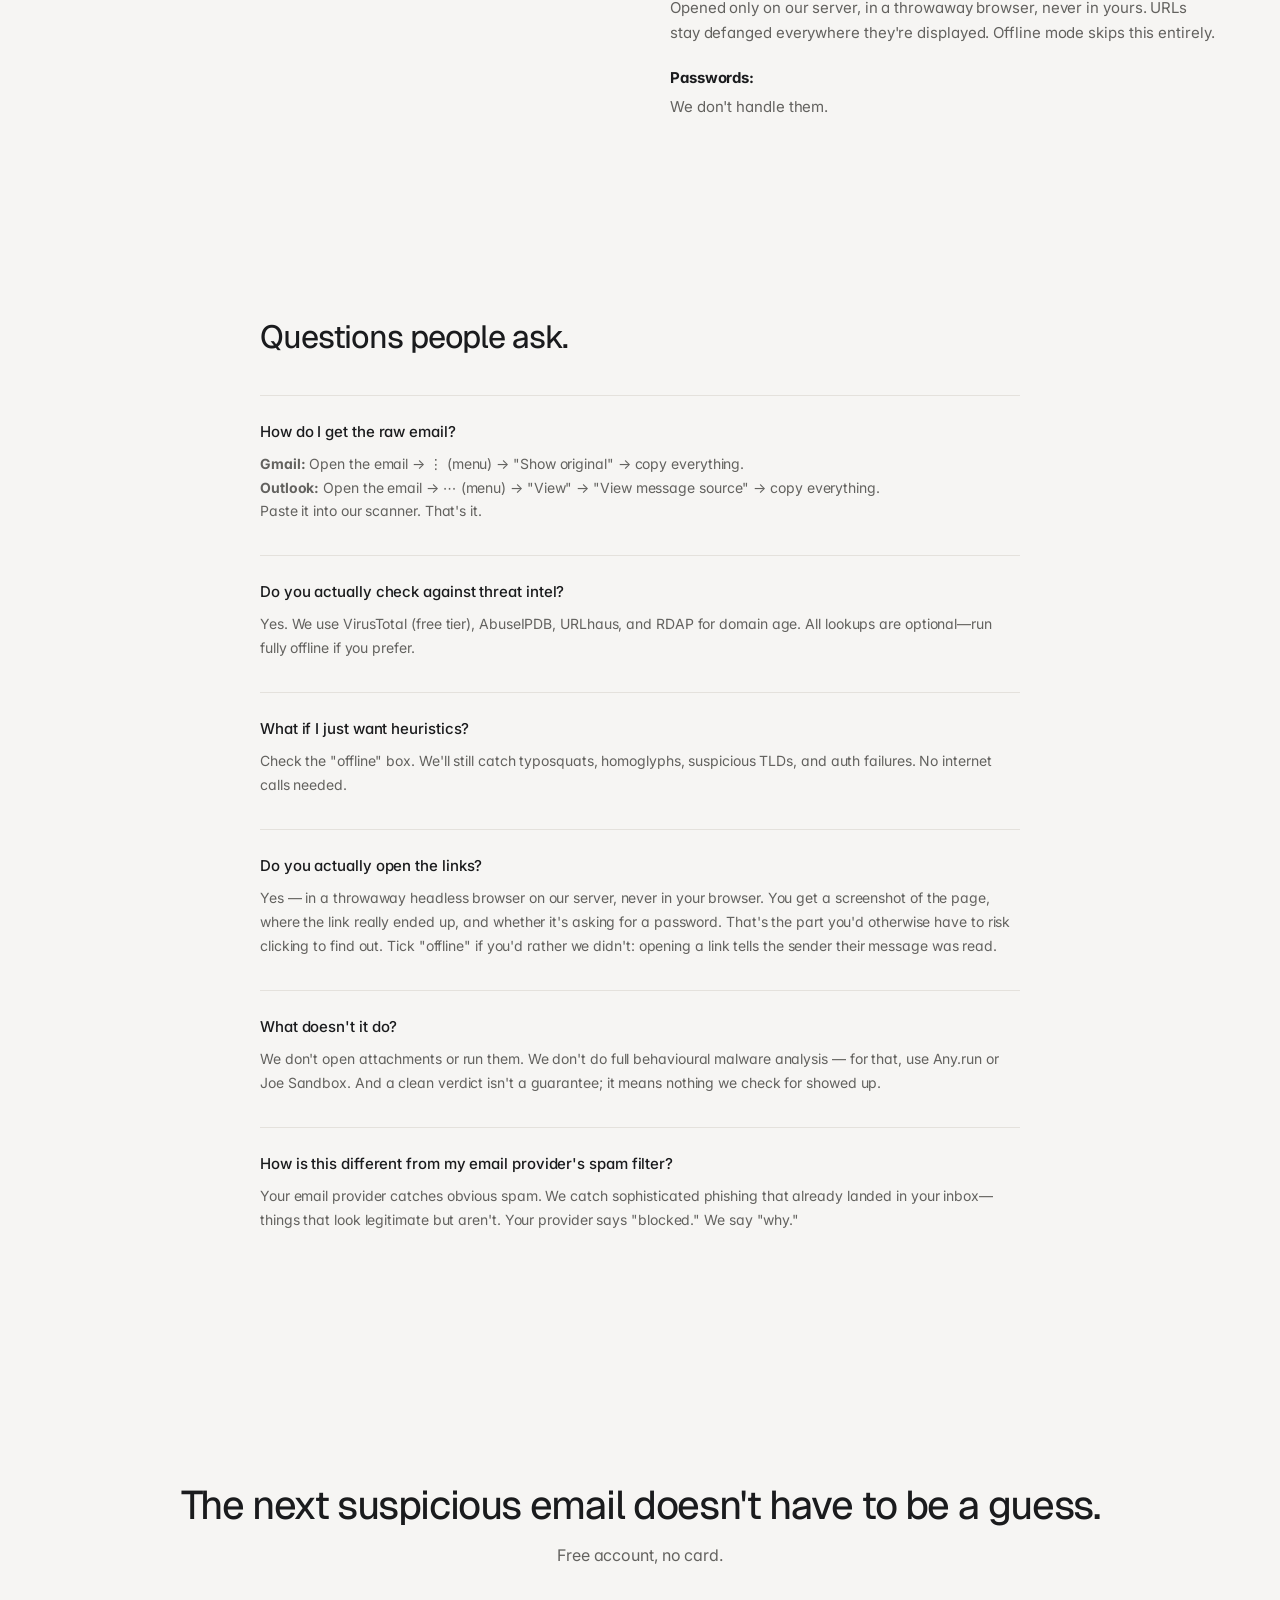
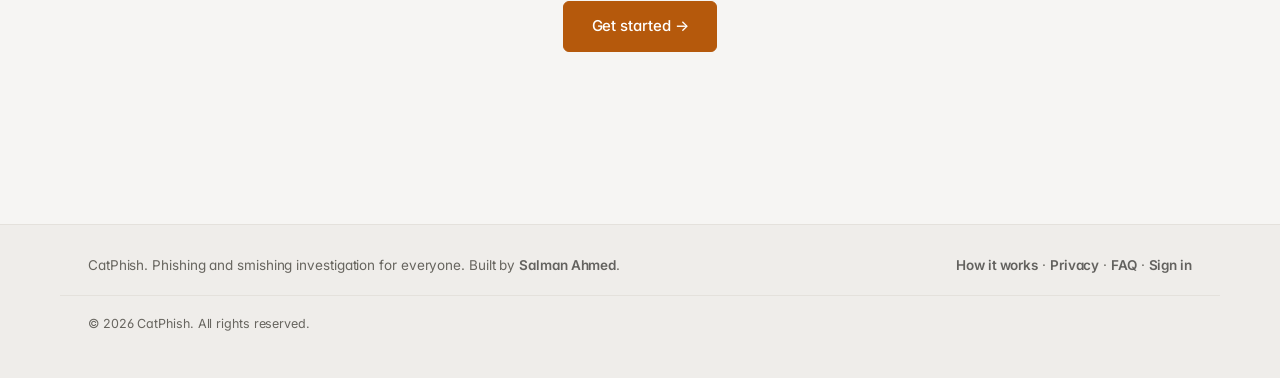
==== commit 8a743e4d: "Add a "Make security easy" statement band to the landing page A full-width band between the how-it-w" ====
--- a/static/index.html
+++ b/static/index.html
@@ -183,6 +183,56 @@
     margin-bottom: 4px;
   }
 
+  /* Full-width statement band. Sits between the two densest sections,
+     which is where the page most needs air. Deliberately carries no
+     attribution and no quotation marks: a quoted line with a name under
+     it reads as a testimonial, and there is no one to credit. As a plain
+     statement of intent it claims nothing that isn't true. */
+  .statement {
+    background: var(--primary-wash);
+    border-top: 1px solid var(--line);
+    border-bottom: 1px solid var(--line);
+    padding: 100px 20px 104px;
+    text-align: center;
+    margin-top: 60px;
+  }
+
+  .statement-inner { max-width: 900px; margin: 0 auto; }
+
+  .statement-line {
+    /* var(--font-display), not a hard-coded family: the page moved from
+       Fraunces to Geist, and naming the font here would have silently
+       fallen back to Georgia while everything around it changed. */
+    font-family: var(--font-display);
+    /* Larger than anything else on the page, including the hero, so it
+       reads as the thesis rather than as one more heading. Weight stays
+       light to match the rest of the type -- at this size the scale
+       carries the emphasis, and 600 would shout next to 450 headings. */
+    font-size: clamp(38px, 7vw, 66px);
+    font-weight: 450;
+    line-height: 1.05;
+    letter-spacing: -0.045em;
+    color: var(--ink);
+    margin: 0;
+    text-wrap: balance;
+  }
+
+  /* Geist has no italic worth using at display size, so the emphasis is
+     carried by colour and a slightly heavier stroke instead. */
+  .statement-line em {
+    font-style: normal;
+    font-weight: 550;
+    color: var(--primary);
+  }
+
+  .statement-sub {
+    margin: 26px auto 0;
+    max-width: 44ch;
+    font-size: 16.5px;
+    line-height: 1.7;
+    color: var(--dim);
+  }
+
   /* A tonal panel, not a hard dark band. Two bugs came from the old
      hard-coded #1A1207: h1,h2,h3 in theme.css sets color:var(--ink)
      explicitly, which beats the inherited light colour, so the heading
@@ -436,6 +486,17 @@
   </div>
 </section>
 
+<!-- The thesis of the whole product, given its own band. -->
+<section class="statement">
+  <div class="statement-inner">
+    <p class="statement-line">Make security <em>easy</em>.</p>
+    <p class="statement-sub">
+      Not simplified, not dumbed down &mdash; just done for you. The same
+      investigation a security team would run, in seconds, for free.
+    </p>
+  </div>
+</section>
+
 <!-- What you get: dark section -->
 <div class="dark-section">
   <div class="dark-section-content">
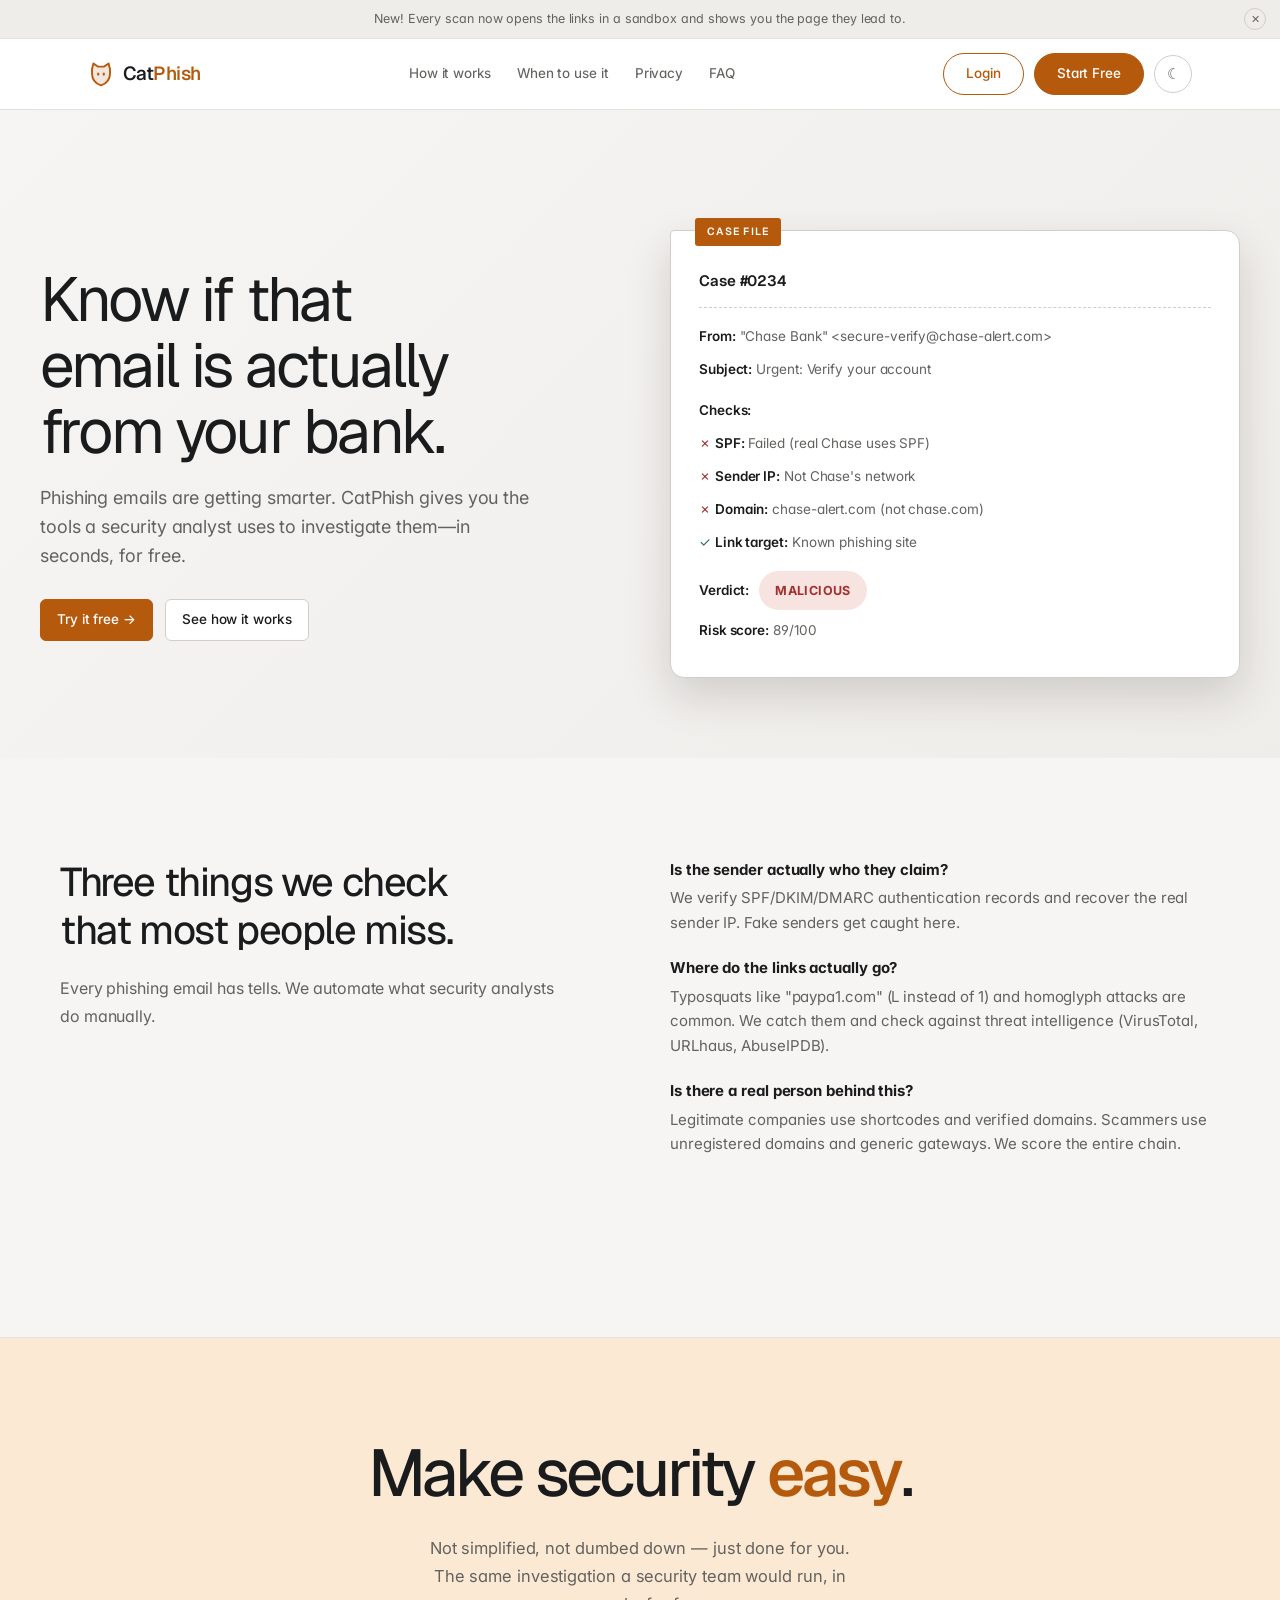
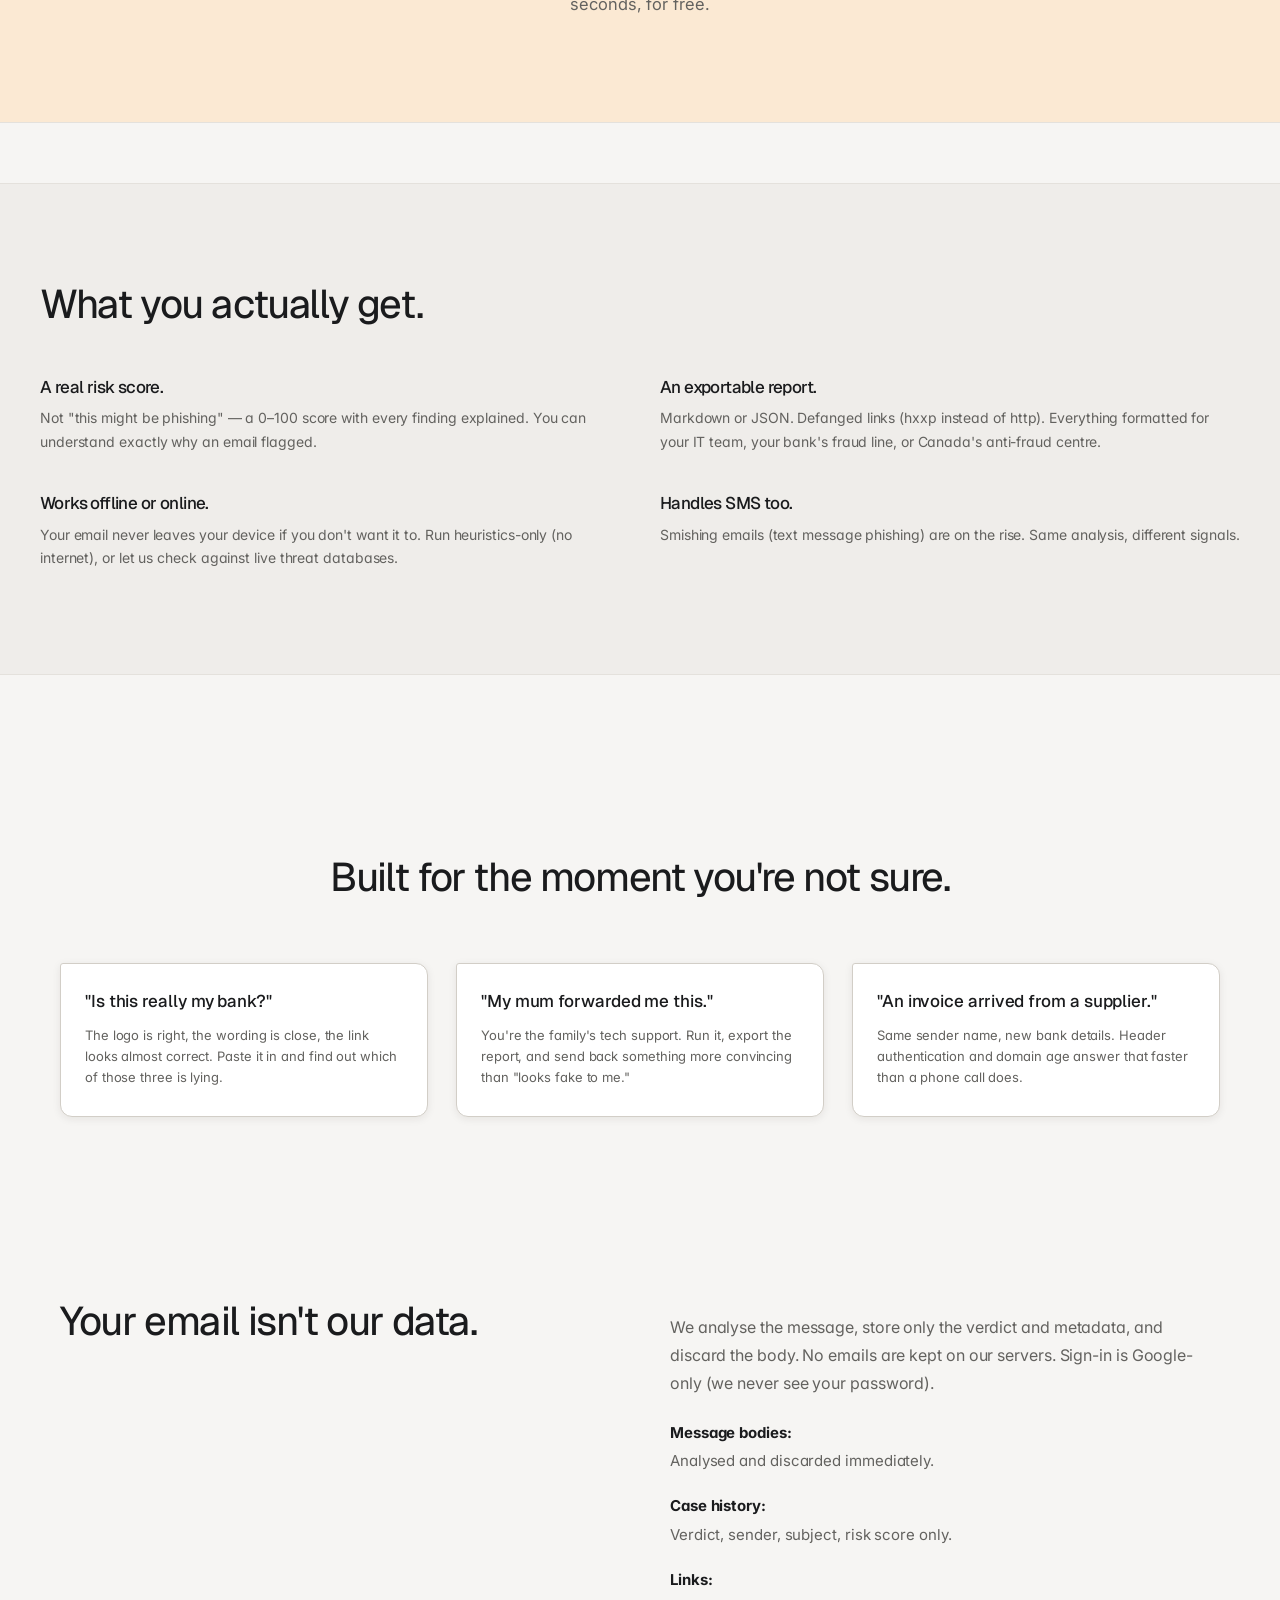
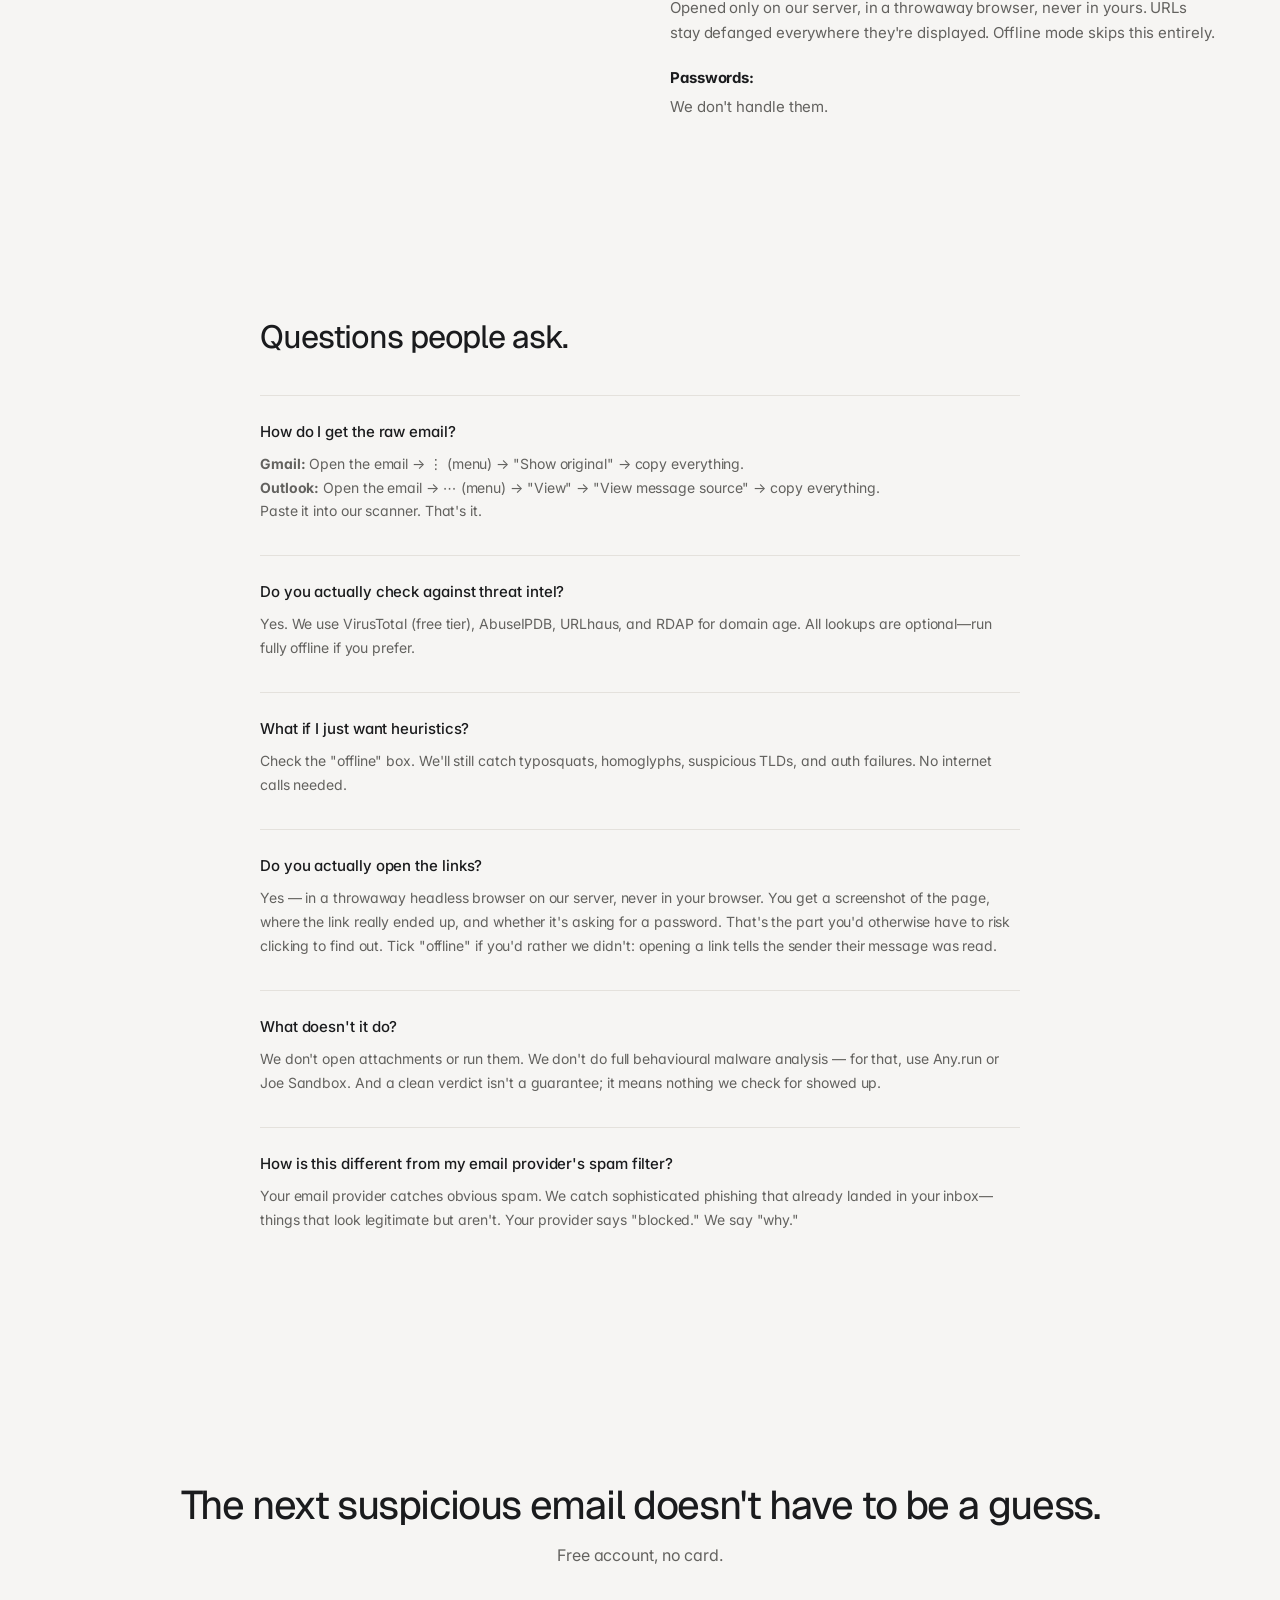
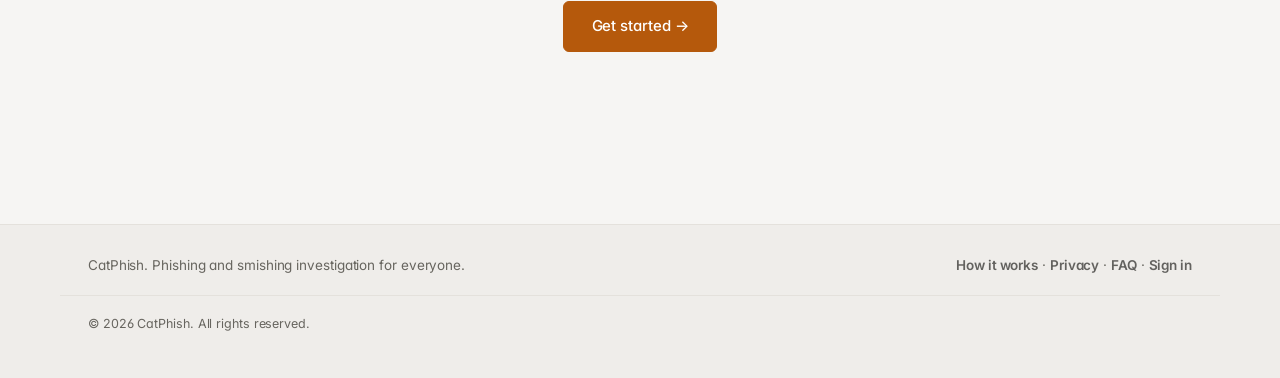
==== commit 7a199411: "Drop the personal credit from the landing page footer The footer carried "Built by Salman Ahmed" wit" ====
--- a/static/index.html
+++ b/static/index.html
@@ -626,8 +626,7 @@
 
 <footer class="footer">
   <div class="wrap footer-row">
-    <span>CatPhish. Phishing and smishing investigation for everyone.
-      Built by <a href="https://www.linkedin.com/in/salmanahmed18" target="_blank" rel="noopener">Salman Ahmed</a>.</span>
+    <span>CatPhish. Phishing and smishing investigation for everyone.</span>
     <span>
       <a href="/#how">How it works</a> ·
       <a href="/#trust">Privacy</a> ·
--- a/static/theme.css
+++ b/static/theme.css
@@ -347,7 +347,34 @@
 }
 
 @media (max-width:720px){
+  /* A panel header is a title plus controls on one row. On a narrow
+     screen that row can need more width than it has, and without
+     wrapping the controls are pushed off the right edge instead of
+     moving down -- which is how the scanner's SMS tab ended up
+     entirely off-screen. Wrapping only engages once it overflows, so
+     headers that already fit are untouched. */
+  .panel-head{flex-wrap:wrap;}
+
   .nav-links a{padding:6px 8px;font-size:13.5px;}
   body{font-size:14px;}
   .nav-inner{flex-wrap:wrap;}
-}
+
+  /* .nav-right is flex-shrink:0 and .welcome is nowrap, so the greeting,
+     the sign-out button and the theme toggle were locked at one width
+     that refuses to shrink. Letting .nav-inner wrap only moved that
+     block onto its own line -- still too wide for a 320px phone, so it
+     hung past the edge and the whole page scrolled sideways. Allowing
+     the group itself to wrap lets the button and toggle drop below the
+     greeting instead. */
+  .nav-right{flex-wrap:wrap;justify-content:flex-end;flex-shrink:1;}
+  .welcome{white-space:normal;}
+}
+
+/* Below ~420px the 28px gutters cost 56px of a 320px screen, which is
+   what pushes the navbar over the edge in the first place. Narrower
+   gutters buy back the room without changing anything on larger
+   phones, where 28px still reads as intended. */
+@media (max-width:420px){
+  .wrap{padding:0 16px;}
+  .nav-inner{padding:12px 16px;}
+}
